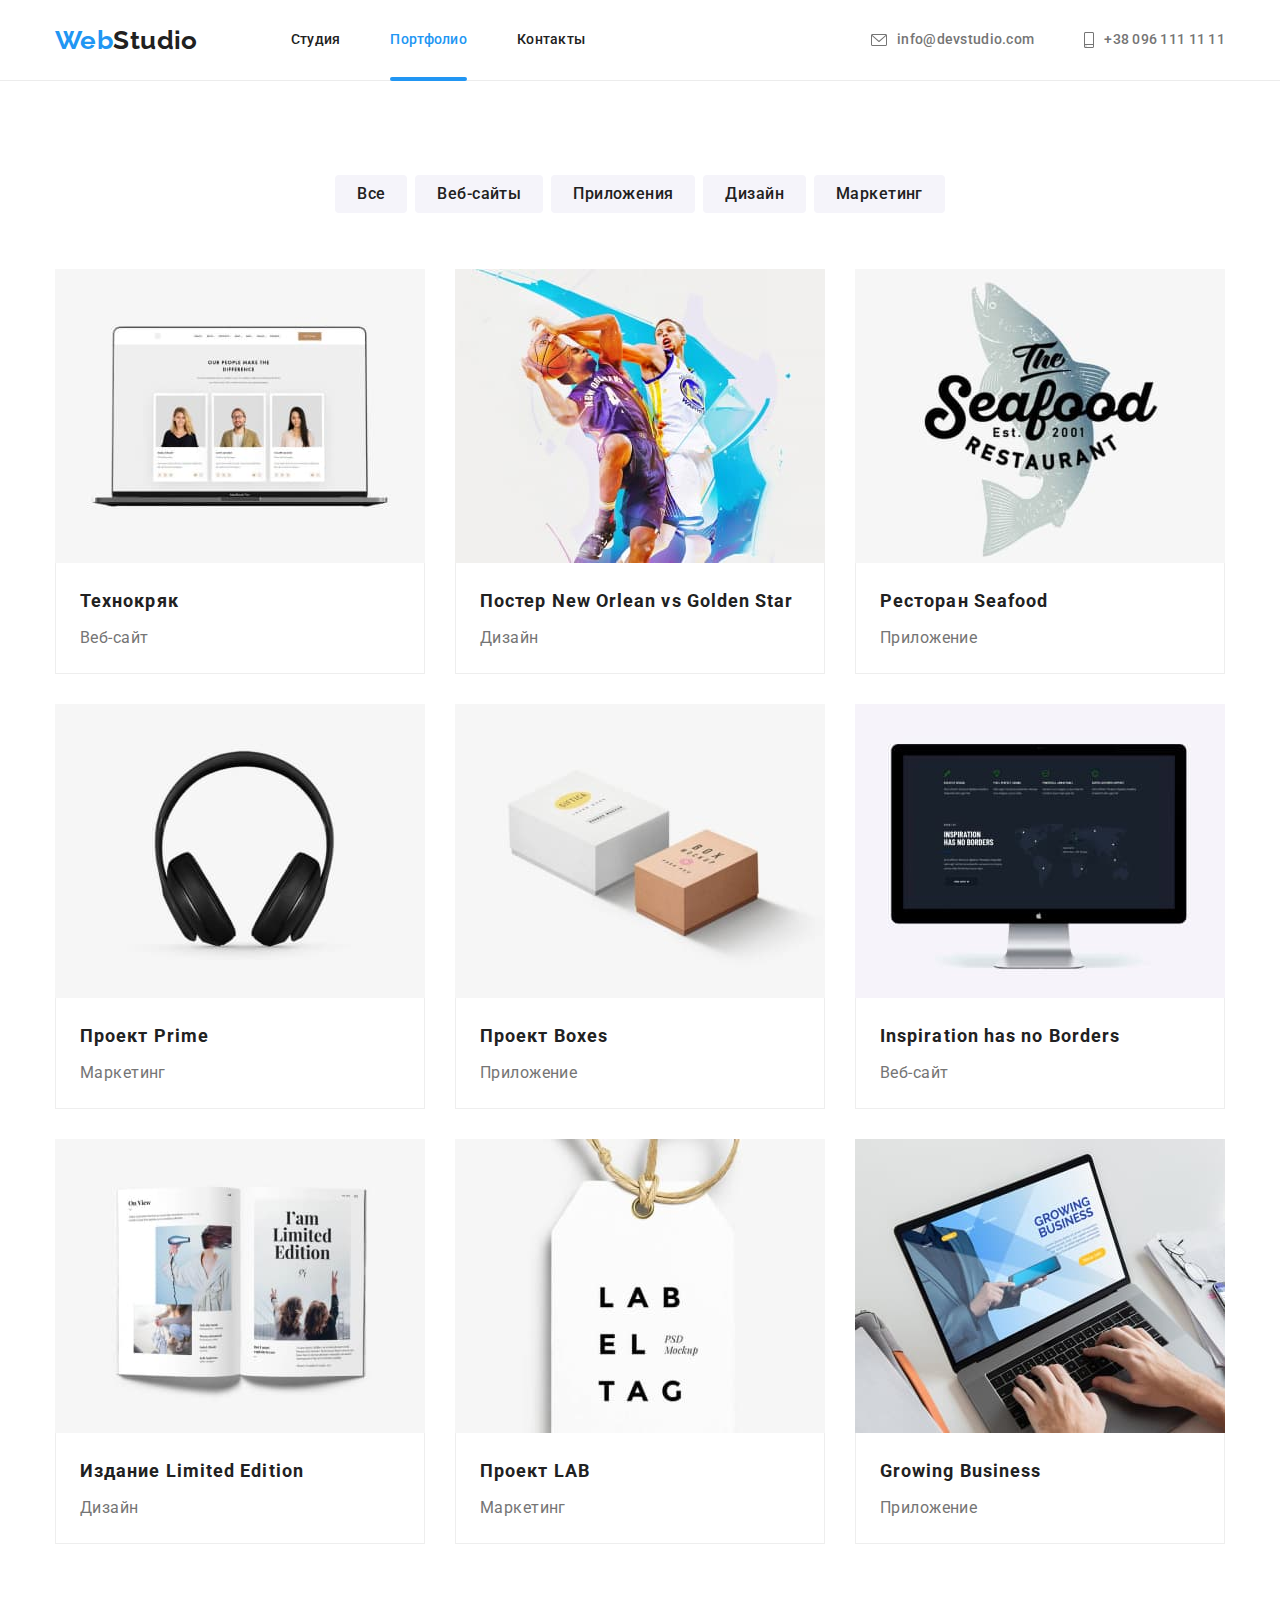
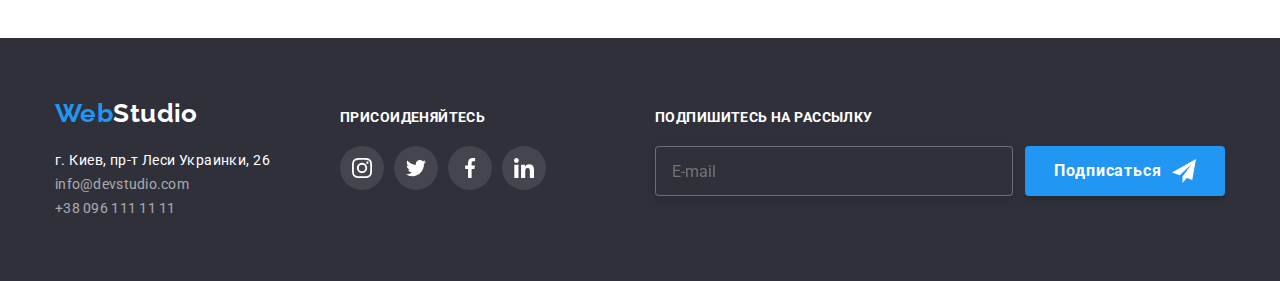
==== portfolio.html @ 45f91ec5 "Initial commit" ====
<!DOCTYPE html>
<html lang="ru">
  <head>
    <meta charset="UTF-8" />
    <meta http-equiv="X-UA-Compatible" content="IE=edge" />
    <meta name="viewport" content="width=device-width, initial-scale=1.0" />
    <title>Document</title>
    <link
      rel="stylesheet"
      href="https://cdn.jsdelivr.net/npm/modern-normalize@1.1.0/modern-normalize.min.css"
    />
    <link rel="stylesheet" href="./css/main.min.css" />
    <link rel="stylesheet" href="./css/styles.css" />
    <link rel="preconnect" href="https://fonts.googleapis.com" />
    <link rel="preconnect" href="https://fonts.gstatic.com" crossorigin />
    <link
      href="https://fonts.googleapis.com/css2?family=Raleway:wght@700&family=Roboto:wght@400;500;700;900&display=swap"
      rel="stylesheet"
    />
  </head>

  <body>
    <header class="header">
      <div class="container flex-centered">
        <nav class="header__navigation flex-centered">
          <a href="./index.html" class="logo header__logo link">
            Web<span class="logo__scnd-txt">Studio</span></a
          >
          <ul class="list header__nav-links flex-centered">
            <li>
              <a href="./index.html" class="header__navigation-link link">Студия</a>
            </li>
            <li>
              <a
                href="./portfolio.html"
                class="header__navigation-link link header__navigation-link--current"
                >Портфолио</a
              >
            </li>
            <li><a href="#" class="header__navigation-link link">Контакты</a></li>
          </ul>
        </nav>
        <ul class="list header__contacts flex-centered">
          <li class="header__contact-item flex-centered">
            <a href="mailto:info@devstudio.com" class="contact link">
              <svg class="header__contact-icon" width="16" height="12">
                <use href="./images/icons/icons.svg#icon-mail"></use>
              </svg>
              info@devstudio.com
            </a>
          </li>
          <li class="header__contact-item flex-centered">
            <a href="tel:+380961111111" class="contact link">
              <svg class="header__contact-icon" width="10" height="16">
                <use href="./images/icons/icons.svg#icon-phone"></use>
              </svg>
              +38 096 111 11 11
            </a>
          </li>
        </ul>
      </div>
    </header>
    <main>
      <section class="section">
        <div class="container">
          <h1 class="visually-hidden">Портфолио</h1>
          <ul class="list buttons flex-centered">
            <li><button type="button" class="secondary-btn">Все</button></li>
            <li><button type="button" class="secondary-btn">Веб-сайты</button></li>
            <li><button type="button" class="secondary-btn">Приложения</button></li>
            <li><button type="button" class="secondary-btn">Дизайн</button></li>
            <li><button type="button" class="secondary-btn">Маркетинг</button></li>
          </ul>
          <ul class="list cards flex-centered">
            <li class="complete-card">
              <a href="" class="card-block" rel="noreferrer noopener">
                <div class="card-thumb">
                  <img
                    src="./images/portfolio-img/img(1).jpg"
                    alt="Изображение пример Веб-сайт"
                    width="370"
                    height="294"
                  />
                  <div class="card-overlay">
                    <p class="card-desc">
                      Ресурс предлагает комплексные предложения с разным уровнем функционала и
                      сервисов. Все это позволит посетителю получить исчерпывающие сведения о
                      компании или частном лице.
                    </p>
                  </div>
                </div>
                <div class="border">
                  <h2 class="c-card-title">Технокряк</h2>
                  <p class="c-card-txt">Веб-сайт</p>
                </div>
              </a>
            </li>
            <li class="complete-card">
              <a href="" class="card-block" rel="noreferrer noopener">
                <div class="card-thumb">
                  <img
                    src="./images/portfolio-img/img(2).jpg"
                    alt="Изображение пример Дизайн"
                    width="370"
                    height="294"
                  />
                  <div class="card-overlay">
                    <p class="card-desc">
                      Ресурс предлагает комплексные предложения с разным уровнем функционала и
                      сервисов. Все это позволит посетителю получить исчерпывающие сведения о
                      компании или частном лице.
                    </p>
                  </div>
                </div>
                <div class="border">
                  <h2 class="c-card-title">
                    Постер <span lang="en">New Orlean vs Golden Star</span>
                  </h2>
                  <p class="c-card-txt">Дизайн</p>
                </div>
              </a>
            </li>
            <li class="complete-card">
              <a href="" class="card-block" rel="noreferrer noopener">
                <div class="card-thumb">
                  <img
                    src="./images/portfolio-img/img(3).jpg"
                    alt="Изображение пример Приложение"
                    width="370"
                    height="294"
                  />
                  <div class="card-overlay">
                    <p class="card-desc">
                      Ресурс предлагает комплексные предложения с разным уровнем функционала и
                      сервисов. Все это позволит посетителю получить исчерпывающие сведения о
                      компании или частном лице.
                    </p>
                  </div>
                </div>
                <div class="border">
                  <h2 class="c-card-title">Ресторан <span lang="en">Seafood</span></h2>
                  <p class="c-card-txt">Приложение</p>
                </div>
              </a>
            </li>
            <li class="complete-card">
              <a href="" class="card-block" rel="noreferrer noopener">
                <div class="card-thumb">
                  <img
                    src="./images/portfolio-img/img(4).jpg"
                    alt="Изображение пример Маркетинг"
                    width="370"
                    height="294"
                  />
                  <div class="card-overlay">
                    <p class="card-desc">
                      Ресурс предлагает комплексные предложения с разным уровнем функционала и
                      сервисов. Все это позволит посетителю получить исчерпывающие сведения о
                      компании или частном лице.
                    </p>
                  </div>
                </div>
                <div class="border">
                  <h2 class="c-card-title">Проект <span lang="en">Prime</span></h2>
                  <p class="c-card-txt">Маркетинг</p>
                </div>
              </a>
            </li>
            <li class="complete-card">
              <a href="" class="card-block" rel="noreferrer noopener">
                <div class="card-thumb">
                  <img
                    src="./images/portfolio-img/img(5).jpg"
                    alt="Изображение пример Приложение"
                    width="370"
                    height="294"
                  />
                  <div class="card-overlay">
                    <p class="card-desc">
                      Ресурс предлагает комплексные предложения с разным уровнем функционала и
                      сервисов. Все это позволит посетителю получить исчерпывающие сведения о
                      компании или частном лице.
                    </p>
                  </div>
                </div>
                <div class="border">
                  <h2 class="c-card-title">Проект <span lang="en">Boxes</span></h2>
                  <p class="c-card-txt">Приложение</p>
                </div>
              </a>
            </li>
            <li class="complete-card">
              <a href="" class="card-block" rel="noreferrer noopener">
                <div class="card-thumb">
                  <img
                    src="./images/portfolio-img/img(6).jpg"
                    alt="Изображение пример Веб-сайт"
                    width="370"
                    height="294"
                  />
                  <div class="card-overlay">
                    <p class="card-desc">
                      Ресурс предлагает комплексные предложения с разным уровнем функционала и
                      сервисов. Все это позволит посетителю получить исчерпывающие сведения о
                      компании или частном лице.
                    </p>
                  </div>
                </div>
                <div class="border">
                  <h2 class="c-card-title" lang="en">Inspiration has no Borders</h2>
                  <p class="c-card-txt">Веб-сайт</p>
                </div>
              </a>
            </li>
            <li class="complete-card">
              <a href="" class="card-block" rel="noreferrer noopener">
                <div class="card-thumb">
                  <img
                    src="./images/portfolio-img/img(7).jpg"
                    alt="Изображение пример Дизайн"
                    width="370"
                    height="294"
                  />
                  <div class="card-overlay">
                    <p class="card-desc">
                      Ресурс предлагает комплексные предложения с разным уровнем функционала и
                      сервисов. Все это позволит посетителю получить исчерпывающие сведения о
                      компании или частном лице.
                    </p>
                  </div>
                </div>
                <div class="border">
                  <h2 class="c-card-title">Издание <span lang="en">Limited Edition</span></h2>
                  <p class="c-card-txt">Дизайн</p>
                </div>
              </a>
            </li>
            <li class="complete-card">
              <a href="" class="card-block" rel="noreferrer noopener">
                <div class="card-thumb">
                  <img
                    src="./images/portfolio-img/img(8).jpg"
                    alt="Изображение пример Маркетинг"
                    width="370"
                    height="294"
                  />
                  <div class="card-overlay">
                    <p class="card-desc">
                      Ресурс предлагает комплексные предложения с разным уровнем функционала и
                      сервисов. Все это позволит посетителю получить исчерпывающие сведения о
                      компании или частном лице.
                    </p>
                  </div>
                </div>
                <div class="border">
                  <h2 class="c-card-title">Проект <span lang="en">LAB</span></h2>
                  <p class="c-card-txt">Маркетинг</p>
                </div>
              </a>
            </li>
            <li class="complete-card">
              <a href="" class="card-block" rel="noreferrer noopener">
                <div class="card-thumb">
                  <img
                    src="./images/portfolio-img/img(9).jpg"
                    alt="Изображение пример Приложение"
                    width="370"
                    height="294"
                  />
                  <div class="card-overlay">
                    <p class="card-desc">
                      Ресурс предлагает комплексные предложения с разным уровнем функционала и
                      сервисов. Все это позволит посетителю получить исчерпывающие сведения о
                      компании или частном лице.
                    </p>
                  </div>
                </div>
                <div class="border">
                  <h2 class="c-card-title" lang="en">Growing Business</h2>
                  <p class="c-card-txt">Приложение</p>
                </div>
              </a>
            </li>
          </ul>
        </div>
      </section>
    </main>
    <footer class="footer">
      <div class="container footer__container">
        <div class="footer__line-item">
          <a href="./index.html" class="logo footer__logo link"
            >Web<span class="logo__scnd-txt logo__scnd-txt--invers-color">Studio</span></a
          >
          <address>
            <ul class="list address-links">
              <li class="address-links">
                <a
                  class="address-links__address link"
                  href="https://goo.gl/maps/YjMtobuVedqzEs7B6"
                  target="_blank"
                  rel="noreferrer noopener"
                  >г. Киев, пр-т Леси Украинки, 26</a
                >
              </li>
              <li class="address-links">
                <a class="footer__contact link" href="mailto:info@devstudio.com"
                  >info@devstudio.com</a
                >
              </li>
              <li class="address-links">
                <a class="footer__contact link" href="tel:+380961111111">+38 096 111 11 11</a>
              </li>
            </ul>
          </address>
        </div>
        <div class="footer__soc-block">
          <strong class="footer__connect-txt">Присоиденяйтесь</strong>
          <ul class="list-social-connection list flex-centered">
            <li class="list-social-connection__item">
              <a
                href=""
                class="list-social-connection__link list-social-connection__link--inverse-bgc"
                rel="noreferrer noopener"
                aria-label="Company instagram"
              >
                <svg class="list-social-connection__icon" width="20" height="20">
                  <use href="./images/icons/icons.svg#icon-instagram"></use>
                </svg>
              </a>
            </li>
            <li class="list-social-connection__item">
              <a
                href=""
                class="list-social-connection__link list-social-connection__link--inverse-bgc"
                rel="noreferrer noopener"
                aria-label="Company twitter"
                ><svg class="list-social-connection__icon" width="20" height="20">
                  <use href="./images/icons/icons.svg#icon-twitter"></use>
                </svg>
              </a>
            </li>
            <li class="list-social-connection__item">
              <a
                href=""
                class="list-social-connection__link list-social-connection__link--inverse-bgc"
                rel="noreferrer noopener"
                aria-label="Company facebook"
                ><svg class="list-social-connection__icon" width="20" height="20">
                  <use href="./images/icons/icons.svg#icon-facebook"></use>
                </svg>
              </a>
            </li>
            <li class="list-social-connection__item">
              <a
                href=""
                class="list-social-connection__link list-social-connection__link--inverse-bgc"
                rel="noreferrer noopener"
                aria-label="Company linkedin"
                ><svg class="list-social-connection__icon" width="20" height="20">
                  <use href="./images/icons/icons.svg#icon-linkedin"></use>
                </svg>
              </a>
            </li>
          </ul>
        </div>
        <div class="footer__connect-block">
          <strong class="footer__connect-txt">Подпишитесь на рассылку</strong>
          <form class="footer__email-input-form" name="singnup-form">
            <input
              type="email"
              class="footer__email-input"
              placeholder="E-mail"
              name="signup-email"
              required
            />
            <button type="submit" class="btn footer__btn">
              <span>Подписаться</span>
              <svg class="icon-send" width="24" height="24">
                <use href="./images/icons/icons.svg#icon-send"></use>
              </svg>
            </button>
          </form>
        </div>
      </div>
    </footer>
  </body>
</html>
---- css/main.min.css ----
:root{--prime-bg-color: #ffffff;--footer-bg-color: #2F303A;--third-bg-color: #F5F4FA;--primary-txt-color: #757575;--secondary-txt-color: #212121;--focus-color: #2196F3;--btn-hv-color: #188CE8;--transaction-time: cubic-bezier(0.4, 0, 0.2, 1)}.visually-hidden{position:absolute;width:1px;height:1px;margin:-1px;border:0;padding:0;white-space:nowrap;-webkit-clip-path:inset(100%);clip-path:inset(100%);clip:rect(0 0 0 0);overflow:hidden}body{background-color:var(--prime-bg-color);color:var(--primary-txt-color);font-family:"Roboto",sans-serif;font-size:14px;line-height:1.14;letter-spacing:.03em}h1,h2,h3,h4,h5,h6,p{margin:0}img{display:block;max-width:100%;height:auto}address{font-style:normal}.list{list-style:none;font-style:normal;padding:0;margin:0}.link{text-decoration:none}.flex-centered{display:-webkit-box;display:-ms-flexbox;display:flex;-webkit-box-align:center;-ms-flex-align:center;align-items:center;-webkit-box-pack:center;-ms-flex-pack:center;justify-content:center}.section{padding-top:94px;padding-bottom:94px}.section--padding-top-reset{padding-top:0px}.section--bgc-change{background-color:var(--third-bg-color)}.container{margin-left:auto;margin-right:auto;width:480px;padding-left:15px;padding-right:15px}@media screen and (min-width: 768px){.container{width:768px}}@media screen and (min-width: 1200px){.container{width:1200px}}.contact{display:-webkit-box;display:-ms-flexbox;display:flex;-webkit-box-align:center;-ms-flex-align:center;align-items:center;-webkit-box-pack:center;-ms-flex-pack:center;justify-content:center;font-weight:500;letter-spacing:.02em;color:inherit;padding:32px 0;-webkit-transition:color 250ms var(--transaction-time);transition:color 250ms var(--transaction-time)}.contact:hover,.contact:focus{color:var(--focus-color)}.logo{font-family:"Raleway",sans-serif;font-weight:700;font-size:26px;line-height:1.19;color:var(--focus-color)}.btn{display:-webkit-box;display:-ms-flexbox;display:flex;-webkit-box-align:center;-ms-flex-align:center;align-items:center;-webkit-box-pack:center;-ms-flex-pack:center;justify-content:center;margin-right:auto;margin-left:auto;width:200px;height:50px;font-weight:700;font-size:16px;line-height:1.88;letter-spacing:.06em;background-color:var(--focus-color);color:var(--prime-bg-color);border:none;-webkit-box-shadow:0px 4px 4px rgba(0,0,0,.15);box-shadow:0px 4px 4px rgba(0,0,0,.15);border-radius:4px;cursor:pointer;-webkit-transition:background-color 250ms var(--transaction-time),-webkit-box-shadow 250ms var(--transaction-time);transition:background-color 250ms var(--transaction-time),-webkit-box-shadow 250ms var(--transaction-time);transition:background-color 250ms var(--transaction-time),box-shadow 250ms var(--transaction-time);transition:background-color 250ms var(--transaction-time),box-shadow 250ms var(--transaction-time),-webkit-box-shadow 250ms var(--transaction-time)}.btn:hover,.btn:focus{background-color:var(--btn-hv-color);-webkit-box-shadow:0px 4px 4px rgba(0,0,0,.15);box-shadow:0px 4px 4px rgba(0,0,0,.15);border-radius:4px}.sections-title{margin-bottom:50px;font-weight:700;font-size:28px;line-height:1.17;text-align:center;color:var(--secondary-txt-color)}@media screen and (min-width: 1200px){.sections-title{font-size:36px}}.list-social-connection{-webkit-box-pack:center;-ms-flex-pack:center;justify-content:center;gap:10px}.list-social-connection__link{display:-webkit-inline-box;display:-ms-inline-flexbox;display:inline-flex;-webkit-box-pack:center;-ms-flex-pack:center;justify-content:center;-webkit-box-align:center;-ms-flex-align:center;align-items:center;width:44px;height:44px;color:#afb1b8;border-radius:50%;-webkit-transition:color 250ms var(--transaction-time),background-color 250ms var(--transaction-time);transition:color 250ms var(--transaction-time),background-color 250ms var(--transaction-time)}.list-social-connection__link--inverse-bgc{color:var(--prime-bg-color);background-color:rgba(255,255,255,.1)}.list-social-connection__link:hover,.list-social-connection__link:focus{background-color:var(--focus-color);color:var(--prime-bg-color)}.list-social-connection__icon{fill:currentColor}.buttons{-webkit-box-pack:center;-ms-flex-pack:center;justify-content:center;margin-bottom:56px}.buttons>li:not(:last-child){margin-right:8px}.secondary-btn{padding:6px 22px;font-family:inherit;font-weight:500;font-size:16px;line-height:1.62;text-align:center;letter-spacing:inherit;color:var(--secondary-txt-color);background:var(--third-bg-color);border-radius:4px;border:none;cursor:pointer;-webkit-transition:background-color 250ms var(--transaction-time),color 250ms var(--transaction-time),-webkit-box-shadow 250ms var(--transaction-time);transition:background-color 250ms var(--transaction-time),color 250ms var(--transaction-time),-webkit-box-shadow 250ms var(--transaction-time);transition:background-color 250ms var(--transaction-time),color 250ms var(--transaction-time),box-shadow 250ms var(--transaction-time);transition:background-color 250ms var(--transaction-time),color 250ms var(--transaction-time),box-shadow 250ms var(--transaction-time),-webkit-box-shadow 250ms var(--transaction-time)}.secondary-btn:hover,.secondary-btn:focus{color:var(--prime-bg-color);background-color:var(--focus-color);-webkit-box-shadow:0px 3px 1px rgba(0,0,0,.1),0px 1px 2px rgba(0,0,0,.08),0px 2px 2px rgba(0,0,0,.12);box-shadow:0px 3px 1px rgba(0,0,0,.1),0px 1px 2px rgba(0,0,0,.08),0px 2px 2px rgba(0,0,0,.12)}.header{border-bottom:#ececec 1px solid}.header__logo{margin-right:93px}.logo__scnd-txt{color:var(--secondary-txt-color)}.logo__scnd-txt--invers-color{color:var(--prime-bg-color)}.header__contact-item:hover,.header__contact-item:focus{color:var(--focus-color)}.header__contact-icon{fill:currentColor;margin-right:10px}.header__nav-links,.header__contacts{gap:50px}.header__contacts{margin-left:auto}.header__navigation-link{display:block;position:relative;padding-top:32px;padding-bottom:32px;font-weight:500;letter-spacing:.02em;color:var(--secondary-txt-color);-webkit-transition:color 250ms var(--transaction-time);transition:color 250ms var(--transaction-time)}.header__navigation-link:hover,.header__navigation-link:focus{color:var(--focus-color)}.header__navigation-link--current{color:var(--focus-color)}.header__navigation-link--current::after{content:"";display:block;position:absolute;bottom:-1px;width:100%;height:4px;background-color:var(--focus-color);border-radius:2px}.hero{max-width:1600px;height:600px;margin-right:auto;margin-left:auto;padding:200px 0;text-align:center;background-image:-webkit-gradient(linear, left top, left bottom, from(rgba(47, 48, 58, 0.4)), to(rgba(47, 48, 58, 0.4))),url(../images/bgc-img/hero-section.jpg);background-image:linear-gradient(rgba(47, 48, 58, 0.4), rgba(47, 48, 58, 0.4)),url(../images/bgc-img/hero-section.jpg);background-repeat:no-repeat;background-position:center;background-size:cover;background-color:#c4c4c4}.hero-title{margin-bottom:30px;width:696px;margin-right:auto;margin-left:auto;font-weight:900;font-size:44px;line-height:1.36;text-align:center;letter-spacing:.06em;text-transform:uppercase;color:var(--prime-bg-color)}.backdrop{position:fixed;top:0;left:0;z-index:50;width:100vw;height:100vh;background-color:rgba(0,0,0,.2);opacity:1;-webkit-transition:opacity 250ms var(--transaction-time);transition:opacity 250ms var(--transaction-time)}.backdrop.is-hidden{opacity:0;pointer-events:none}.backdrop.is-hidden .modal{-webkit-transform:translate(-50%, -50%) scale(0.5);transform:translate(-50%, -50%) scale(0.5);opacity:0}.modal{position:absolute;top:50%;left:50%;padding:40px;width:528px;height:581px;background:var(--prime-bg-color);-webkit-box-shadow:0px 1px 3px rgba(0,0,0,.12),0px 1px 1px rgba(0,0,0,.14),0px 2px 1px rgba(0,0,0,.2);box-shadow:0px 1px 3px rgba(0,0,0,.12),0px 1px 1px rgba(0,0,0,.14),0px 2px 1px rgba(0,0,0,.2);border-radius:4px;-webkit-transform:translate(-50%, -50%) scale(1);transform:translate(-50%, -50%) scale(1);opacity:1;-webkit-transition:opacity 250ms var(--transaction-time),-webkit-transform 250ms var(--transaction-time);transition:opacity 250ms var(--transaction-time),-webkit-transform 250ms var(--transaction-time);transition:transform 250ms var(--transaction-time),opacity 250ms var(--transaction-time);transition:transform 250ms var(--transaction-time),opacity 250ms var(--transaction-time),-webkit-transform 250ms var(--transaction-time)}.user-feedback-form{width:100%}.form-message{display:inline-block;margin-bottom:12px;font-weight:700;font-size:20px;line-height:1.15;text-align:center;color:var(--secondary-txt-color);letter-spacing:inherit}.form-input{display:-webkit-box;display:-ms-flexbox;display:flex;-webkit-box-orient:vertical;-webkit-box-direction:normal;-ms-flex-direction:column;flex-direction:column;text-align:left;margin-bottom:10px}.form-input:last-of-type{margin-bottom:20px}.input-label{font-size:12px;letter-spacing:.01em;margin-bottom:4px;cursor:pointer}.input-field{width:100%;padding-top:12px;padding-bottom:12px;padding-left:42px;padding-right:12px;height:40px;border:1px solid rgba(33,33,33,.2);border-radius:4px;outline:rgba(0,0,0,0);-webkit-transition:border-color 250ms var(--transaction-time);transition:border-color 250ms var(--transaction-time);cursor:pointer}.input-field:hover,.input-field:focus{border-color:var(--focus-color)}.input-field:hover:hover+.form-icon,.input-field:hover:focus+.form-icon,.input-field:focus:hover+.form-icon,.input-field:focus:focus+.form-icon{color:var(--focus-color)}.input-string{display:inline-block;position:relative;color:#000}.form-icon{position:absolute;left:15px;top:50%;-webkit-transform:translateY(-50%);transform:translateY(-50%);fill:currentColor;-webkit-transition:color 250ms var(--transaction-time);transition:color 250ms var(--transaction-time);cursor:pointer}.comment-field{height:120px;resize:none;padding:12px 16px;border:1px solid rgba(33,33,33,.2);border-radius:4px;outline:rgba(0,0,0,0)}.comment-field:hover,.comment-field:focus{border-color:var(--focus-color)}.user-agreement-txt{display:-webkit-inline-box;display:-ms-inline-flexbox;display:inline-flex;line-height:1.71;-webkit-box-pack:center;-ms-flex-pack:center;justify-content:center;-webkit-box-align:center;-ms-flex-align:center;align-items:center;gap:7px;-webkit-user-select:none;-moz-user-select:none;-ms-user-select:none;user-select:none;margin-bottom:30px}.checkbox-custom{width:16px;height:15px;background-image:url(../images/icons/custom-check-box-icons/icon-check-2.svg)}.checkbox:checked+.checkbox-custom{border-color:var(--focus-color);background-image:url(../images/icons/custom-check-box-icons/icon-check-1.svg);background-size:contain;background-origin:border-box;border-radius:2px}.agreement-cond{color:var(--focus-color)}.close-btn{display:-webkit-box;display:-ms-flexbox;display:flex;-webkit-box-align:center;-ms-flex-align:center;align-items:center;-webkit-box-pack:center;-ms-flex-pack:center;justify-content:center;padding:0;position:absolute;top:8px;right:8px;width:30px;height:30px;color:#000;border:1px solid rgba(0,0,0,.1);border-radius:50%;background-color:#fff;cursor:pointer;-webkit-transition:fill 250ms var(--transaction-time);transition:fill 250ms var(--transaction-time)}.close-btn:hover,.close-btn:focus{fill:var(--focus-color)}.why-list{gap:30px}.why-list__item{width:calc((100% - 90px)/4)}.why-list__meta{display:-webkit-inline-box;display:-ms-inline-flexbox;display:inline-flex;width:270px;height:120px;margin-bottom:30px;-webkit-box-pack:center;-ms-flex-pack:center;justify-content:center;-webkit-box-align:center;-ms-flex-align:center;align-items:center;background:var(--third-bg-color);border-radius:4px}.why-list__title{margin-bottom:10px;font-weight:700;font-size:14px;text-transform:uppercase;color:var(--secondary-txt-color)}.why-list__description{line-height:1.71}.work-list{gap:30px}.work-list__item{position:relative}.work-list__desc{display:-webkit-box;display:-ms-flexbox;display:flex;-webkit-box-align:center;-ms-flex-align:center;align-items:center;-webkit-box-pack:center;-ms-flex-pack:center;justify-content:center;position:absolute;bottom:0px;width:100%;height:70px;background-image:-webkit-gradient(linear, left top, left bottom, from(rgba(47, 48, 58, 0.8)), to(rgba(47, 48, 58, 0.8)));background-image:linear-gradient(rgba(47, 48, 58, 0.8), rgba(47, 48, 58, 0.8));font-weight:700;text-transform:uppercase;color:var(--prime-bg-color)}.employees-list{gap:30px}.employees-list__item{background-color:var(--prime-bg-color);text-align:center;-webkit-box-shadow:0px 1px 3px rgba(0,0,0,.12),0px 1px 1px rgba(0,0,0,.14),0px 2px 1px rgba(0,0,0,.2);box-shadow:0px 1px 3px rgba(0,0,0,.12),0px 1px 1px rgba(0,0,0,.14),0px 2px 1px rgba(0,0,0,.2);border-radius:0px 0px 4px 4px}.employees-list__meta{padding-top:30px;padding-bottom:30px}.employees-list__title{margin-bottom:10px;font-weight:500;font-size:16px;line-height:1.19;color:var(--secondary-txt-color)}.employees-list__position{font-size:16px;line-height:1.19;margin-bottom:16px}.clients-list{display:-webkit-box;display:-ms-flexbox;display:flex;-ms-flex-wrap:wrap;flex-wrap:wrap;-webkit-box-pack:center;-ms-flex-pack:center;justify-content:center;-webkit-box-align:center;-ms-flex-align:center;align-items:center;gap:30px}.clients-list__logo{display:-webkit-box;display:-ms-flexbox;display:flex;-webkit-box-align:center;-ms-flex-align:center;align-items:center;-webkit-box-pack:center;-ms-flex-pack:center;justify-content:center;width:210px;height:92px;color:#afb1b8;border:1px solid #afb1b8;border-radius:4px;-webkit-transition:color 250ms var(--transaction-time),border-color 250ms var(--transaction-time);transition:color 250ms var(--transaction-time),border-color 250ms var(--transaction-time)}.clients-list__logo:hover,.clients-list__logo:focus{border-color:var(--focus-color);color:var(--focus-color)}@media screen and (min-width: 768px){.clients-list__logo{width:226px}}@media screen and (min-width: 1200px){.clients-list__logo{width:170px}}.clients-list__icon{fill:currentColor}.footer{padding-top:60px;padding-bottom:60px;background-color:var(--footer-bg-color)}.footer__container{display:-webkit-box;display:-ms-flexbox;display:flex;-webkit-box-align:baseline;-ms-flex-align:baseline;align-items:baseline}.footer__line-item{margin-right:70px}.footer__logo{display:inline-block;margin-bottom:20px}.address-links__item{display:block;margin-bottom:9px}.address-links__item:last-of-type{margin-bottom:0px}.address-links__address{font-style:normal;line-height:1.71;color:var(--prime-bg-color);-webkit-transition:color 250ms var(--transaction-time);transition:color 250ms var(--transaction-time)}.address-links__address:hover,.address-links__address:focus{color:var(--focus-color)}.footer__soc-block{margin-right:auto}.footer__connect-txt{display:inline-block;color:var(--prime-bg-color);text-transform:uppercase;margin-bottom:20px}.footer__contact{letter-spacing:.02em;font-weight:inherit;line-height:1.71;color:rgba(255,255,255,.6);-webkit-transition:color 250ms var(--transaction-time);transition:color 250ms var(--transaction-time)}.footer__contact:hover,.footer__contact:focus{color:var(--focus-color)}.footer__connect-block{margin-right:0;width:570px}.footer__email-input-form{display:-webkit-inline-box;display:-ms-inline-flexbox;display:inline-flex}.footer__email-input{display:-webkit-inline-box;display:-ms-inline-flexbox;display:inline-flex;-webkit-box-align:center;-ms-flex-align:center;align-items:center;padding:15px 16px;margin-right:12px;width:358px;height:50px;font-size:16px;line-height:1.25;color:rgba(255,255,255,.6);background-color:var(--footer-bg-color);border:1px solid rgba(255,255,255,.3);-webkit-filter:drop-shadow(0px 4px 4px rgba(0, 0, 0, 0.15));filter:drop-shadow(0px 4px 4px rgba(0, 0, 0, 0.15));border-radius:4px}.footer__btn{gap:10px;margin-right:0px;fill:var(--prime-bg-color)}.cards{-ms-flex-wrap:wrap;flex-wrap:wrap}.border{padding-top:20px;padding-right:24px;padding-bottom:20px;padding-left:24px;border:1px solid #eee;border-top:none}.complete-card{margin-right:30px;margin-bottom:30px;background-color:var(--prime-bg-color)}.complete-card:nth-child(3n){margin-right:0px}.complete-card:nth-last-child(-n+3){margin-bottom:0px}.card-block{display:block;width:370px;text-decoration:none;-webkit-transition:-webkit-box-shadow 250ms var(--transaction-time);transition:-webkit-box-shadow 250ms var(--transaction-time);transition:box-shadow 250ms var(--transaction-time);transition:box-shadow 250ms var(--transaction-time), -webkit-box-shadow 250ms var(--transaction-time)}.card-thumb{position:relative;overflow:hidden;width:370px}.card-overlay{position:absolute;top:0;left:0;width:100%;height:100%;padding:63px 24px;display:-webkit-box;display:-ms-flexbox;display:flex;-webkit-box-align:center;-ms-flex-align:center;align-items:center;-webkit-box-pack:center;-ms-flex-pack:center;justify-content:center;background-color:rgba(33,150,243,.9);-webkit-transform:translateY(100%);transform:translateY(100%);-webkit-transition:-webkit-transform 250ms var(--transaction-time);transition:-webkit-transform 250ms var(--transaction-time);transition:transform 250ms var(--transaction-time);transition:transform 250ms var(--transaction-time), -webkit-transform 250ms var(--transaction-time)}.card-desc{font-size:18px;line-height:1.56;color:var(--prime-bg-color)}.card-block:hover .card-overlay,.card-block:focus .card-overlay{-webkit-transform:translateY(0);transform:translateY(0)}.card-block:hover,.card-block:focus{-webkit-box-shadow:0px 1px 1px rgba(0,0,0,.12),0px 4px 4px rgba(0,0,0,.06),1px 4px 6px rgba(0,0,0,.16);box-shadow:0px 1px 1px rgba(0,0,0,.12),0px 4px 4px rgba(0,0,0,.06),1px 4px 6px rgba(0,0,0,.16)}.c-card-title{margin-bottom:4px;font-weight:700;font-size:18px;line-height:2;letter-spacing:.06em;color:var(--secondary-txt-color)}.c-card-txt{font-size:16px;line-height:1.88;color:var(--primary-txt-color)}/*# sourceMappingURL=main.min.css.map */
---- css/styles.css ----
/* :root{
    --prime-bg-color: #ffffff;
    --footer-bg-color:#2F303A;
    --third-bg-color:#F5F4FA;
    --primary-txt-color: #757575;
    --secondary-txt-color: #212121;
    --focus-color: #2196F3;
    --btn-hv-color:#188CE8;

    --transaction-time: cubic-bezier(0.4, 0, 0.2, 1);

}

body{
    background-color: var(--prime-bg-color);
    color: var(--primary-txt-color);
    font-family: 'Roboto', sans-serif;
    font-size: 14px;
    line-height: 1.14;
    letter-spacing: 0.03em;
}


h1,h2,h3,h4,h5,h6,p {
    margin: 0;
}
img {
    display: block;
    max-width: 100%; 
    height: auto;
}
address {
    font-style: normal;
} 

.section {
    padding-top: 94px;
    padding-bottom: 94px;
}
.section--padding-top-reset{
    padding-top: 0px;
}
.section--bgc-change {
    background-color: var(--third-bg-color);
} 

.list{
    list-style: none;
    font-style: normal;
    padding: 0;
    margin: 0;
}
.link {
    text-decoration: none; 
}  */

/* .btn{
    display: flex;
    align-items: center;
    justify-content: center;

    margin-right: auto;
    margin-left: auto;
    
    width: 200px;
    height: 50px;

    font-weight: 700;
    font-size: 16px;
    line-height: 1.88;
    letter-spacing: 0.06em;

    background-color: var(--focus-color);
    color: var(--prime-bg-color);

    border: none;
    box-shadow: 0px 4px 4px rgba(0, 0, 0, 0.15);
    border-radius: 4px;
    
    cursor: pointer;
    
    transition: background-color 250ms var(--transaction-time),
    box-shadow 250ms var(--transaction-time);
}

.btn:hover,
.btn:focus {
    background-color: var(--btn-hv-color);
    box-shadow: 0px 4px 4px rgba(0, 0, 0, 0.15);
    border-radius: 4px;
} */
/* .logo{
    font-family: 'Raleway', sans-serif;
    font-weight: 700;
    font-size: 26px;
    line-height: 1.19;
    color: var(--focus-color);
} */
/* .contact {
    display: flex;
    align-items: center;
    justify-content: center;

    font-weight: 500;
    letter-spacing: 0.02em;
    color: inherit;
    padding: 32px 0;

    transition: color 250ms var(--transaction-time);
}
.contact:hover,
.contact:focus {
    color: var(--focus-color);
} */


/* .visually-hidden {
  position: absolute;
  width: 1px;
  height: 1px;
  margin: -1px;
  border: 0;
  padding: 0;
  
  white-space: nowrap;
  clip-path: inset(100%);
  clip: rect(0 0 0 0);
  overflow: hidden;
} */
/* .container {
    margin-left: auto;
    margin-right: auto;
    width: 1200px;
    padding-left: 15px;
    padding-right: 15px;

} */
/* .flex-centered{
    display: flex;
    align-items: center;
    justify-content: center;
} */

/* Header styles */
/* .header{ 
    border-bottom: #ECECEC 1px solid;
}

.header__logo {
    margin-right: 93px;
}
.logo__scnd-txt{
    color: var(--secondary-txt-color);
}
.logo__scnd-txt--invers-color{
    color: var(--prime-bg-color);
}
.header__contact-item:hover, .header__contact-item:focus{
    color: var(--focus-color);
}
.header__contact-icon{
   
    fill: currentColor;
    margin-right: 10px;
}
.header__nav-links, 
.header__contacts{
    gap: 50px;
}

.header__contacts {
    margin-left: auto;
}
.header__navigation-link{
    display: block;
    position: relative;
    padding-top: 32px;
    padding-bottom: 32px;
 
    font-weight: 500;
    letter-spacing: 0.02em;
    color: var(--secondary-txt-color);

    transition: color 250ms var(--transaction-time);
}
.header__navigation-link:hover, .header__navigation-link:focus {
    color: var(--focus-color);
}

.header__navigation-link--current {
    color: var(--focus-color);
}

.header__navigation-link--current::after {
    content: "";
    display: block;
    position: absolute;
    bottom: -1px;

    width: 100%;
    height: 4px;
    background-color:var(--focus-color);
    border-radius: 2px;
} */




/* Main Styles */

/* Hero section style */

/* .sections-title{
    margin-bottom: 50px;
    font-weight: 700;
    font-size: 36px;
    line-height: 1.17;
    text-align: center;
    color: var(--secondary-txt-color);
} */

/* .hero{
    max-width: 1600px;
    height: 600px;
    margin-right: auto;
    margin-left: auto;
    padding: 200px 0;

    text-align: center;

    background-image: linear-gradient(rgba(47, 48, 58, 0.4), rgba(47, 48, 58, 0.4)),
     url(../images/bgc-img/hero-section.jpg);
    background-repeat: no-repeat;
    background-position: center;
    background-size: cover;
    background-color:#C4C4C4;
    }

.hero-title{
    margin-bottom: 30px;
    width: 696px;
    margin-right:  auto;
    margin-left: auto;
    
    font-weight: 900;
    font-size: 44px;
    line-height: 1.36;
    text-align: center;
    letter-spacing: 0.06em;
    text-transform: uppercase;
    color: var(--prime-bg-color);
    
} */


/* feedback form style  */

/* .backdrop {
    position: fixed;
    top: 0;
    left: 0;
    z-index: 50;

    width:100vw;
    height: 100vh;

    background-color: rgba(0, 0, 0, 0.2);
    opacity: 1;

    transition: opacity 250ms var(--transaction-time);
}
.backdrop.is-hidden {
    opacity: 0;
    pointer-events: none;
}
.backdrop.is-hidden .modal{
    transform:translate(-50%, -50%) scale(0.5);
    opacity: 0;
   
}

.modal{
    position: absolute;
    top: 50%;
    left: 50%;
    padding: 40px;
    width: 528px;
    height: 581px;

    background: var(--prime-bg-color);
    box-shadow: 0px 1px 3px rgba(0, 0, 0, 0.12), 0px 1px 1px rgba(0, 0, 0, 0.14), 0px 2px 1px rgba(0, 0, 0, 0.2);
    border-radius: 4px;

    transform: translate(-50%, -50%) scale(1);
    opacity: 1;

    transition: transform 250ms var(--transaction-time), opacity 250ms var(--transaction-time);
}
.user-feedback-form{
    width: 100%;
   

}
.form-message{
    display: inline-block;
  
    margin-bottom: 12px;

    font-weight: 700;
    font-size: 20px;
    line-height: 1.15;
    text-align: center;
    color: var(--secondary-txt-color);
    letter-spacing: inherit;
}
.form-input{
    
    display: flex;
    flex-direction: column;
    text-align: left;
    margin-bottom: 10px;

    
}
.form-input:last-of-type {
    margin-bottom: 20px;
}
.input-label{
    font-size: 12px;
    letter-spacing: 0.01em;
    margin-bottom: 4px;

    cursor: pointer;
}
.input-field {
    width: 100%;
    padding-top: 12px;
    padding-bottom: 12px;
    padding-left: 42px;
    padding-right: 12px;
    height: 40px;
    border: 1px solid rgba(33, 33, 33, 0.2);
    border-radius: 4px;

    outline: transparent;

    transition: border-color 250ms var(--transaction-time);

    cursor: pointer;

}
.input-string{
    display: inline-block;
    position: relative;
    color: #000000;

    
}
.input-field:hover,
.input-field:focus{
    border-color: var(--focus-color);

}

.input-field:hover + .form-icon, .input-field:focus + .form-icon{
   
    color: var(--focus-color);
}


.form-icon{
    position: absolute;
    left: 15px;
    top: 50%;
    transform: translateY(-50%);
    fill: currentColor;

    transition: color 250ms var(--transaction-time);

    cursor: pointer;
}



.comment-field{
  
    height: 120px;
    resize: none;
    padding: 12px 16px;
    
    border: 1px solid rgba(33, 33, 33, 0.2);
    border-radius: 4px;

    outline: transparent;
}
.comment-field:hover,
.comment-field:focus{
    border-color: var(--focus-color);
}

.user-agreement-txt {
    display: inline-flex;
    line-height: 1.71;
    justify-content: center;
    align-items: center;
    gap: 7px;
    user-select: none;
    margin-bottom: 30px;
}
.checkbox-custom{
    width: 16px;
    height: 15px;

    background-image: url(../images/icons/custom-check-box-icons/icon-check-2.svg);
}

.checkbox:checked + .checkbox-custom{
    border-color: var(--focus-color);
    
    background-image: url(../images/icons/custom-check-box-icons/icon-check-1.svg);
   
    background-size: contain;
    background-origin: border-box;
    border-radius: 2px;
}
.agreement-cond{
    color: var(--focus-color);
}
  



.close-btn{

    display: flex;
    align-items: center;
    justify-content: center;

    padding: 0;


    position: absolute;
    top: 8px;;
    right: 8px;
    
    width: 30px;
    height: 30px;

    color: #000000;
    border: 1px solid rgba(0, 0, 0, 0.1);
    border-radius: 50%;
    background-color: #fff;

    cursor: pointer;

    transition: fill 250ms var(--transaction-time); 
    
}
.close-btn:hover, .close-btn:focus {
    fill: var(--focus-color);
} */

/* why choose us section styles */

/* .why-list{
    gap: 30px;
}
.why-list__item{
    width: calc((100%-90px)/4);

}
.why-list__meta {
    display: inline-flex;
    width: 270px;
    height: 120px;
    margin-bottom: 30px;
    justify-content: center;
    align-items: center;

    background: var(--third-bg-color);
    border-radius: 4px;
}
.why-list__title{
    margin-bottom: 10px;
    font-weight: 700;
    font-size: 14px;
    text-transform: uppercase;
    color: var(--secondary-txt-color);
}
.why-list__description{
    line-height: 1.71;
} */
/* Section-work-list styles*/
/* 
.work-list{
    gap: 30px;
}

.work-list__item{
    position: relative;
}
.work-list__desc{
    position: absolute;
    bottom: 0px;
    display: flex;
    align-items: center;
    justify-content: center;

    
    width: 100%;
    height: 70px;

    background-image: linear-gradient(rgba(47, 48, 58, 0.8),rgba(47, 48, 58, 0.8));
    
    font-weight: 700;
    text-transform: uppercase;
 
    color: var(--prime-bg-color);

} */

/* employees section styles*/


/* .employees-list{
    gap: 30px;
}
.employees-list__item{
    background-color: var(--prime-bg-color);
    text-align: center; 
   
    box-shadow: 0px 1px 3px rgba(0, 0, 0, 0.12), 0px 1px 1px rgba(0, 0, 0, 0.14), 0px 2px 1px rgba(0, 0, 0, 0.2);
    border-radius: 0px 0px 4px 4px;
}

.employees-list__meta{
   
    padding-top: 30px;
    padding-bottom: 30px;
    
}
.employees-list__title{
    margin-bottom: 10px;

    font-weight: 500;
    font-size: 16px;
    line-height: 1.19;
    color: var(--secondary-txt-color);
}
.employees-list__position {

    font-size: 16px;
    line-height: 1.19;
    margin-bottom: 16px;
} */
/* 
.list-social-connection{
    justify-content: center;
    gap: 10px;
}
.list-social-connection__link{
    display: inline-flex;
    width: 44px;
    height: 44px;
    justify-content: center;
    align-items: center;
   
    color: #AFB1B8;
    border-radius: 50%;

    transition: color 250ms var(--transaction-time),
    background-color 250ms var(--transaction-time);
}
.list-social-connection__link--inverse-bgc {
    color: var(--prime-bg-color);
    background-color: rgba(255, 255, 255, 0.1);
}

.list-social-connection__link:hover, .list-social-connection__link:focus {
    background-color:var(--focus-color);
    color: var(--prime-bg-color);
}

.list-social-connection__icon{
    fill: currentColor;
} */

/* our clients section styles */
/* 
.clients-list{
    display: flex;
    justify-content: center;
    align-items: center;
    gap: 30px;
}
.clients-list__logo{
    display: flex;
    align-items: center;
    justify-content: center;
    width: 170px;
    height: 92px;

    color: #AFB1B8;

    border: 1px solid #AFB1B8;
    border-radius: 4px;

    transition: color 250ms var(--transaction-time), 
    border-color 250ms var(--transaction-time);
    
}


.clients-list__logo:hover,
.clients-list__logo:focus{
    border-color: var(--focus-color);
    color: var(--focus-color);
}
.clients-list__icon{
    fill:currentColor;
} */
    
/* Footer styles */

/* .footer{
    padding-top: 60px;
    padding-bottom: 60px;
    background-color: var(--footer-bg-color);
}

   
.footer__container{
    display: flex;
    align-items: baseline;
    
}
.footer__line-item{
    margin-right: 70px; ;
}

.footer__logo {
    display: inline-block;
    margin-bottom: 20px;
}

.address-links__item {
    margin-bottom: 9px;
}
.address-links__item:nth-last-child(){
    margin-bottom: 0px;
}
.address-links__address {
    font-style: normal;
    line-height: 1.71;
    color: var(--prime-bg-color);

    transition: color 250ms var(--transaction-time)
}

.address-links__address:hover,
.address-links__address:focus {
    color: var(--focus-color);
}


.footer__soc-block{
    margin-right: auto;
}
.footer__connect-txt{
    display: inline-block;
    color: var(--prime-bg-color);
    text-transform: uppercase;
    margin-bottom: 20px;
}


.footer__contact{
  
    letter-spacing: 0.02em;
    font-weight: inherit;
    line-height: 1.71;
    color: rgba(255, 255, 255, 0.6);

    transition: color 250ms var(--transaction-time);
}   
.footer__contact:hover,
.footer__contact:focus {
    color: var(--focus-color);
}



.footer__connect-block{
    margin-right: 0;
    width: 570px;
}


.footer__email-input-form{
    display: inline-flex;
   
}
.footer__email-input{
    display: inline-flex;
    align-items: center;
    padding: 15px 16px;
    margin-right: 12px;

    width: 358px;
    height: 50px;
 
    font-size: 16px;
    line-height: 1.25;   
    color: rgba(255, 255, 255, 0.6);

    background-color:var(--footer-bg-color);
    border: 1px solid rgba(255, 255, 255, 0.3);
    filter: drop-shadow(0px 4px 4px rgba(0, 0, 0, 0.15));
    border-radius: 4px;
}
.footer__btn{
    
    gap: 10px;
    margin-right: 0px;
    fill:var(--prime-bg-color);

} */


/* STYLES FOR PORTFOLIO */
/* Main styles */
/* 
.buttons {
    justify-content: center;
    margin-bottom: 56px;
}
.buttons > li:not(:last-child) {
    margin-right: 8px;
}
.secondary-btn{
    padding: 6px 22px;

    font-family: inherit;
    font-weight: 500;
    font-size: 16px;
    line-height:1.62;
    text-align: center;
    letter-spacing: inherit;
    
    color: var(--secondary-txt-color);
    background: var(--third-bg-color);
    border-radius: 4px;
    border: none;
   
    
    cursor: pointer;

    transition: background-color 250ms var(--transaction-time),
    color 250ms var(--transaction-time),
    box-shadow 250ms var(--transaction-time);

}
.secondary-btn:hover, 
.secondary-btn:focus{
    color: var(--prime-bg-color);
    background-color: var(--focus-color);
    box-shadow: 0px 3px 1px rgba(0, 0, 0, 0.1), 0px 1px 2px rgba(0, 0, 0, 0.08), 0px 2px 2px rgba(0, 0, 0, 0.12);  
} */
/* .cards {
    flex-wrap: wrap;
}
.border{
    padding-top: 20px;
    padding-right: 24px;
    padding-bottom: 20px;
    padding-left: 24px;

    border: 1px solid #EEEEEE;
    border-top: none;
}
.complete-card{


    margin-right: 30px;
    margin-bottom: 30px;
    background-color: var(--prime-bg-color);
}
.complete-card:nth-child(3n) {
    margin-right: 0px;
}
.complete-card:nth-last-child(-n+3) {
    margin-bottom: 0px;
}
.card-block{
    
    display: block;
    width: 370px;

    text-decoration: none;

    transition:box-shadow 250ms var(--transaction-time);
}
.card-thumb {
    position: relative; 
    overflow: hidden;
    width: 370px;
    
 
    
}
.card-overlay{
    position: absolute; 
    top: 0;
    left: 0;
    width: 100%;
    height: 100%;
    padding: 63px 24px;

    display: flex;
    align-items: center;
    justify-content: center;

    background-color: rgba(33, 150, 243, 0.9);

    transform: translateY(100%);

    transition: transform 250ms var(--transaction-time);
}
.card-desc{
    
    font-size: 18px;
    line-height: 1.56;
     color:var(--prime-bg-color);
}
.card-block:hover .card-overlay,
.card-block:focus .card-overlay  {
    transform: translateY(0);
}

.card-block:hover, .card-block:focus {
    box-shadow: 0px 1px 1px rgba(0, 0, 0, 0.12), 0px 4px 4px rgba(0, 0, 0, 0.06), 1px 4px 6px rgba(0, 0, 0, 0.16);
}
.c-card-title{
    margin-bottom: 4px;

    font-weight: 700;
    font-size: 18px;
    line-height: 2;
    letter-spacing: 0.06em;
    color: var(--secondary-txt-color);
}
.c-card-txt{
    font-size: 16px;
    line-height: 1.88;
    color: var(--primary-txt-color);   
} */
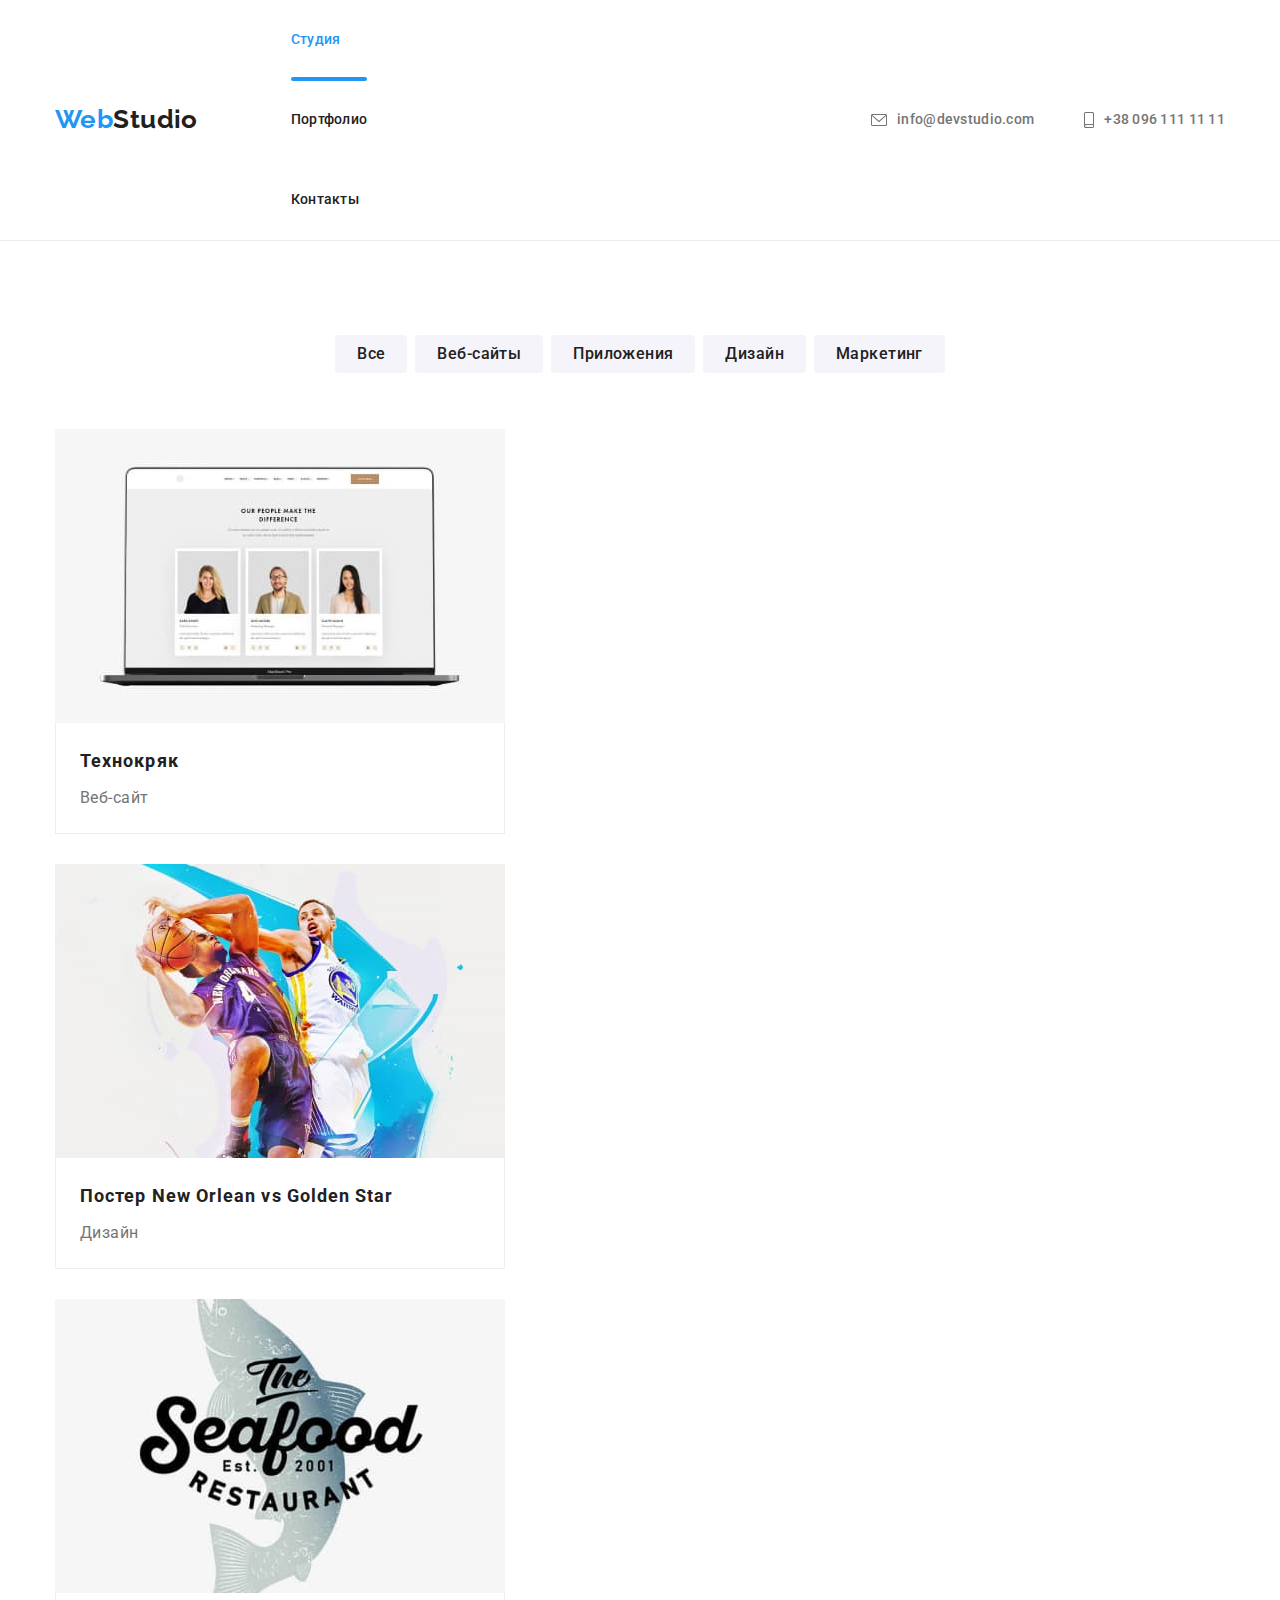
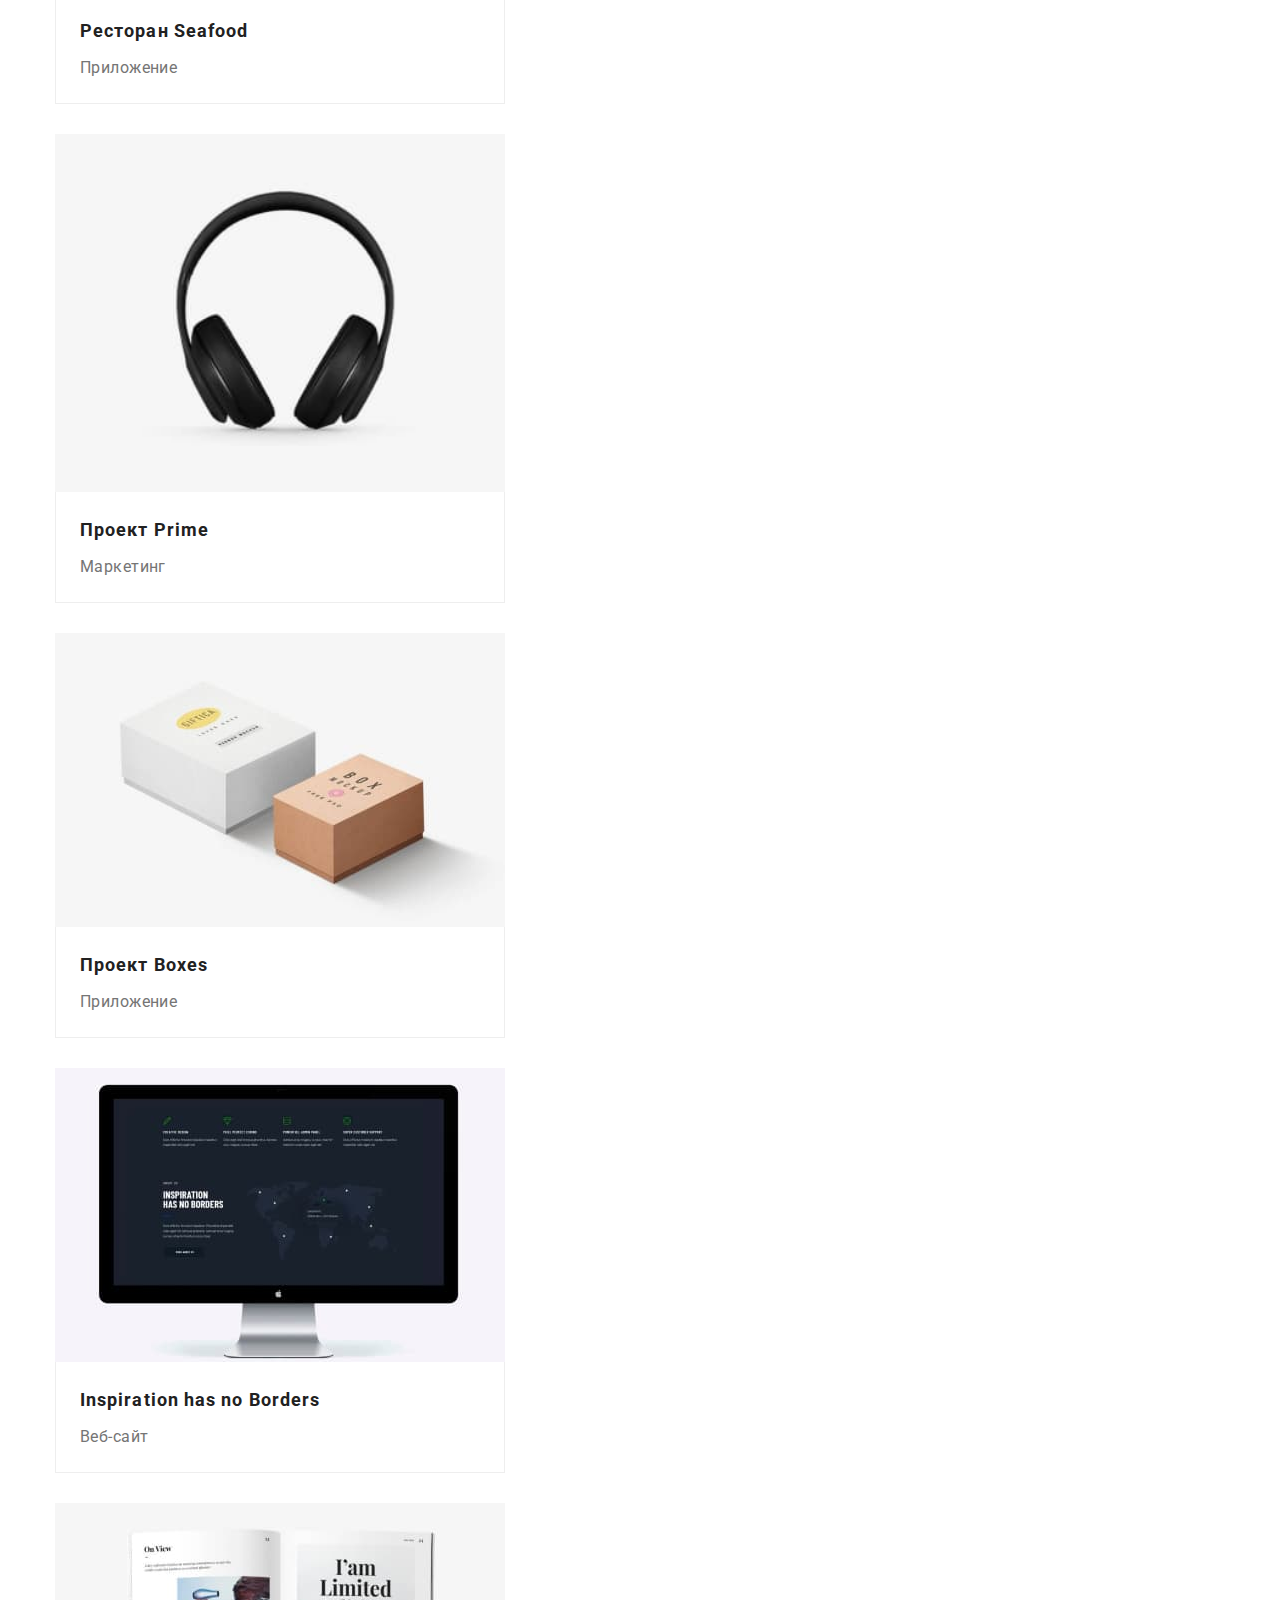
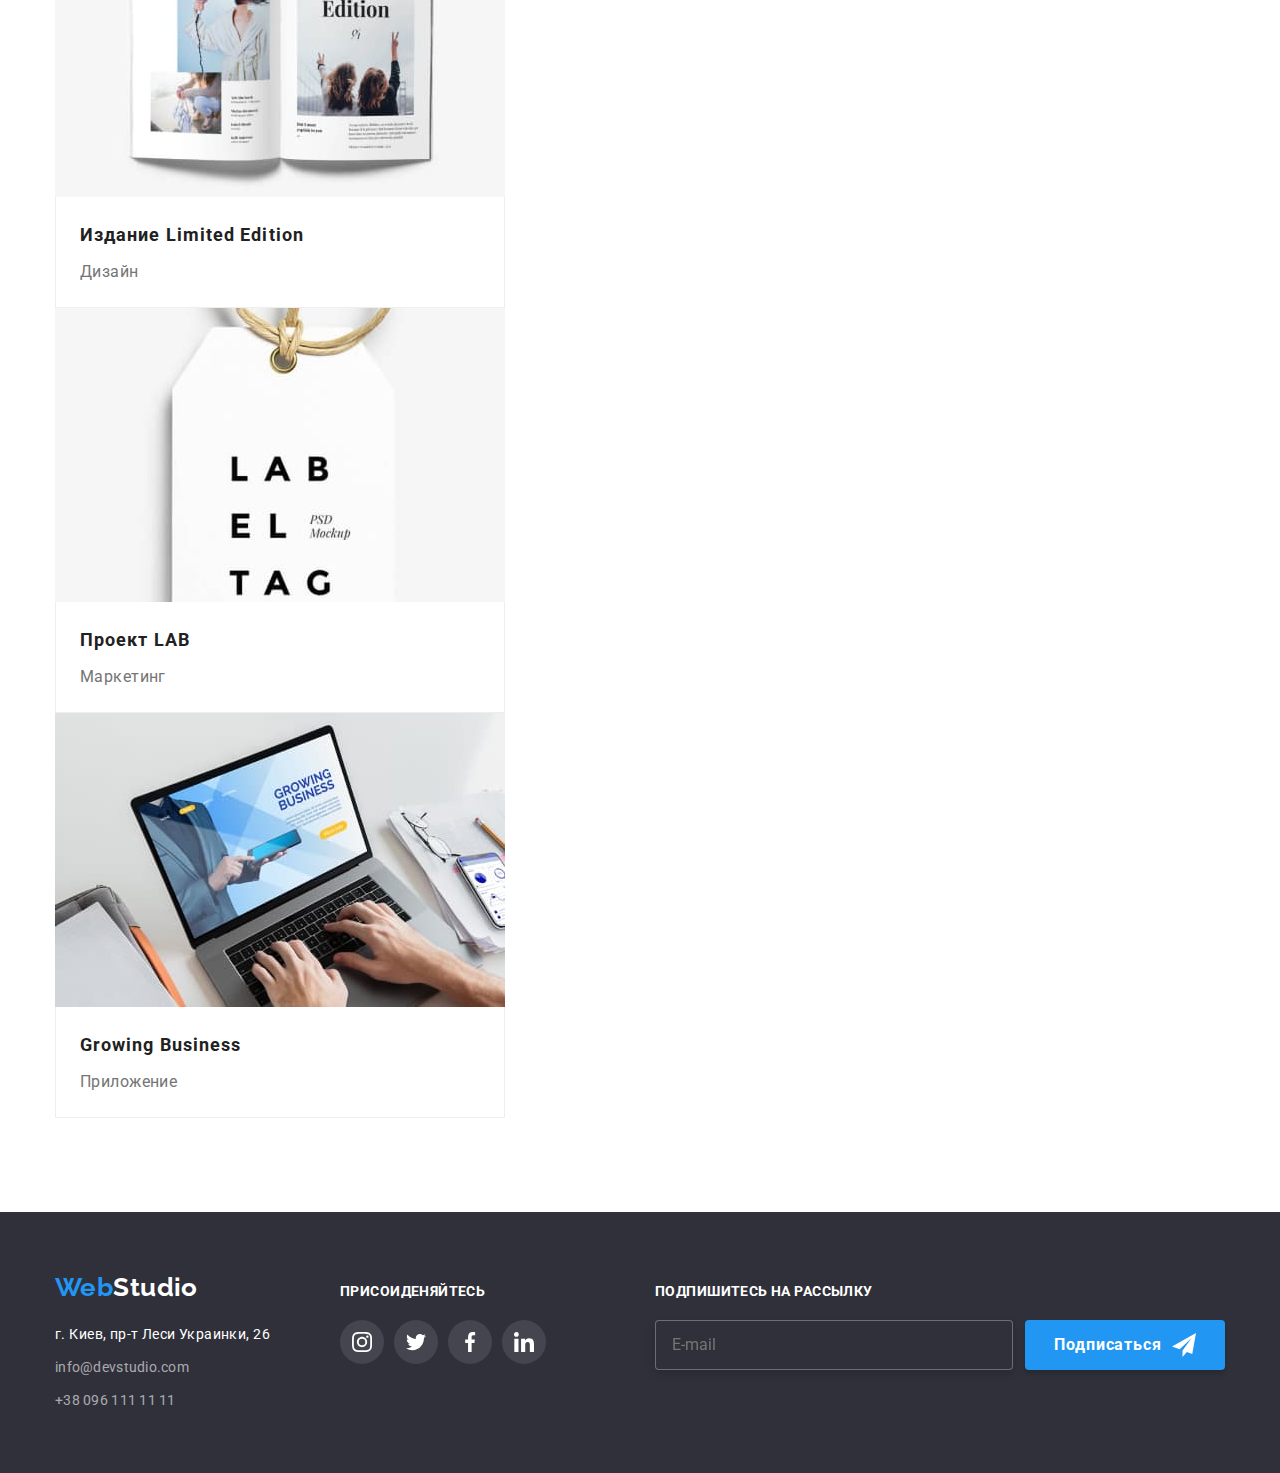
==== commit 94ac2c32: "123" ====
--- a/portfolio.html
+++ b/portfolio.html
@@ -21,27 +21,60 @@
 
   <body>
     <header class="header">
-      <div class="container flex-centered">
-        <nav class="header__navigation flex-centered">
-          <a href="./index.html" class="logo header__logo link">
-            Web<span class="logo__scnd-txt">Studio</span></a
-          >
-          <ul class="list header__nav-links flex-centered">
-            <li>
-              <a href="./index.html" class="header__navigation-link link">Студия</a>
-            </li>
+      <div class="container header__container">
+        <a href="./index.html" class="logo header__logo link">
+          Web<span class="logo__scnd-txt">Studio</span></a
+        >
+        <button class="mobile-menu__btn" type="button" data-menu-button>
+          <svg class="mobile-menu__icon" width="40" height="40">
+            <use class="mobile-menu__open" href="./images/icons/icons.svg#mobile-menu"></use>
+            <use class="mobile-menu__close" href="./images/icons/icons.svg#mobile-menu-close"></use>
+          </svg>
+        </button>
+        <div class="mobile-menu" data-menu>
+          <ul class="list mobile-menu__nav">
+            <li class="mobile-menu__nav-item"><a href="./index.html"></a>Студия</li>
+            <li class="mobile-menu__nav-item mobile-menu__current-link">
+              <a href="./portfolio.html"></a>Портфолио
+            </li>
+            <li class="mobile-menu__nav-item"><a href="#mobile-menu__contacts"></a>Контакты</li>
+          </ul>
+          <ul class="list mobile-menu__contacts" id="mobile-menu__contacts">
+            <li class="mobile-menu__contact-item accent"><a href=""></a>+38 096 111 11 11</li>
+            <li class="mobile-menu__contact-item">
+              <a href="mailto:info@devstudio.com"></a>info@devstudio.com
+            </li>
+          </ul>
+          <ul class="list mobile-menu__socials">
+            <li class="mobile-menu__socials-item">
+              <a class="mobile-menu__socials-item-link link" href=""></a>Instagram
+            </li>
+            <li class="mobile-menu__socials-item">
+              <a class="mobile-menu__socials-item-link link" href=""></a>Twitter
+            </li>
+            <li class="mobile-menu__socials-item">
+              <a class="mobile-menu__socials-item-link link" href=""></a>Facebook
+            </li>
+            <li class="mobile-menu__socials-item">
+              <a class="mobile-menu__socials-item-link link" href=""></a>Linkedin
+            </li>
+          </ul>
+        </div>
+        <nav class="header__navigation">
+          <ul class="list header__nav-links">
             <li>
               <a
-                href="./portfolio.html"
+                href="./index.html"
                 class="header__navigation-link link header__navigation-link--current"
-                >Портфолио</a
+                >Студия</a
               >
             </li>
-            <li><a href="#" class="header__navigation-link link">Контакты</a></li>
+            <li><a href="./portfolio.html" class="header__navigation-link link">Портфолио</a></li>
+            <li><a href="#adress" class="header__navigation-link link">Контакты</a></li>
           </ul>
         </nav>
-        <ul class="list header__contacts flex-centered">
-          <li class="header__contact-item flex-centered">
+        <ul class="list header__contacts">
+          <li class="header__contact-item">
             <a href="mailto:info@devstudio.com" class="contact link">
               <svg class="header__contact-icon" width="16" height="12">
                 <use href="./images/icons/icons.svg#icon-mail"></use>
@@ -49,7 +82,7 @@
               info@devstudio.com
             </a>
           </li>
-          <li class="header__contact-item flex-centered">
+          <li class="header__contact-item">
             <a href="tel:+380961111111" class="contact link">
               <svg class="header__contact-icon" width="10" height="16">
                 <use href="./images/icons/icons.svg#icon-phone"></use>
@@ -64,21 +97,25 @@
       <section class="section">
         <div class="container">
           <h1 class="visually-hidden">Портфолио</h1>
-          <ul class="list buttons flex-centered">
+          <ul class="list buttons">
             <li><button type="button" class="secondary-btn">Все</button></li>
             <li><button type="button" class="secondary-btn">Веб-сайты</button></li>
             <li><button type="button" class="secondary-btn">Приложения</button></li>
             <li><button type="button" class="secondary-btn">Дизайн</button></li>
             <li><button type="button" class="secondary-btn">Маркетинг</button></li>
           </ul>
-          <ul class="list cards flex-centered">
-            <li class="complete-card">
-              <a href="" class="card-block" rel="noreferrer noopener">
-                <div class="card-thumb">
-                  <img
+          <ul class="list cards">
+            <li class="complete-card">
+              <a href="" class="card-block" rel="noreferrer noopener">
+                <div class="card-thumb">
+                  <img
+                    srcset="
+                      ./images/portfolio-img/img(1).jpg    1x,
+                      ./images/portfolio-img/img(1)@2x.jpg 2x
+                    "
                     src="./images/portfolio-img/img(1).jpg"
                     alt="Изображение пример Веб-сайт"
-                    width="370"
+                    width="450"
                     height="294"
                   />
                   <div class="card-overlay">
@@ -99,9 +136,13 @@
               <a href="" class="card-block" rel="noreferrer noopener">
                 <div class="card-thumb">
                   <img
+                    srcset="
+                      ./images/portfolio-img/img(2).jpg    1x,
+                      ./images/portfolio-img/img(2)@2x.jpg 2x
+                    "
                     src="./images/portfolio-img/img(2).jpg"
                     alt="Изображение пример Дизайн"
-                    width="370"
+                    width="450"
                     height="294"
                   />
                   <div class="card-overlay">
@@ -124,9 +165,13 @@
               <a href="" class="card-block" rel="noreferrer noopener">
                 <div class="card-thumb">
                   <img
+                    srcset="
+                      ./images/portfolio-img/img(3).jpg    1x,
+                      ./images/portfolio-img/img(3)@2x.jpg 2x
+                    "
                     src="./images/portfolio-img/img(3).jpg"
                     alt="Изображение пример Приложение"
-                    width="370"
+                    width="450"
                     height="294"
                   />
                   <div class="card-overlay">
@@ -147,9 +192,13 @@
               <a href="" class="card-block" rel="noreferrer noopener">
                 <div class="card-thumb">
                   <img
+                    srcset="
+                      ./images/portfolio-img/img(4).jpg    1x,
+                      ./images/portfolio-img/img(4)@2x.jpg 2x
+                    "
                     src="./images/portfolio-img/img(4).jpg"
                     alt="Изображение пример Маркетинг"
-                    width="370"
+                    width="450"
                     height="294"
                   />
                   <div class="card-overlay">
@@ -170,9 +219,13 @@
               <a href="" class="card-block" rel="noreferrer noopener">
                 <div class="card-thumb">
                   <img
+                    srcset="
+                      ./images/portfolio-img/img(5).jpg    1x,
+                      ./images/portfolio-img/img(5)@2x.jpg 2x
+                    "
                     src="./images/portfolio-img/img(5).jpg"
                     alt="Изображение пример Приложение"
-                    width="370"
+                    width="450"
                     height="294"
                   />
                   <div class="card-overlay">
@@ -193,9 +246,13 @@
               <a href="" class="card-block" rel="noreferrer noopener">
                 <div class="card-thumb">
                   <img
+                    srcset="
+                      ./images/portfolio-img/img(6).jpg    1x,
+                      ./images/portfolio-img/img(6)@2x.jpg 2x
+                    "
                     src="./images/portfolio-img/img(6).jpg"
                     alt="Изображение пример Веб-сайт"
-                    width="370"
+                    width="450"
                     height="294"
                   />
                   <div class="card-overlay">
@@ -216,9 +273,13 @@
               <a href="" class="card-block" rel="noreferrer noopener">
                 <div class="card-thumb">
                   <img
+                    srcset="
+                      ./images/portfolio-img/img(7).jpg    1x,
+                      ./images/portfolio-img/img(7)@2x.jpg 2x
+                    "
                     src="./images/portfolio-img/img(7).jpg"
                     alt="Изображение пример Дизайн"
-                    width="370"
+                    width="450"
                     height="294"
                   />
                   <div class="card-overlay">
@@ -239,9 +300,13 @@
               <a href="" class="card-block" rel="noreferrer noopener">
                 <div class="card-thumb">
                   <img
+                    srcset="
+                      ./images/portfolio-img/img(8).jpg    1x,
+                      ./images/portfolio-img/img(8)@2x.jpg 2x
+                    "
                     src="./images/portfolio-img/img(8).jpg"
                     alt="Изображение пример Маркетинг"
-                    width="370"
+                    width="450"
                     height="294"
                   />
                   <div class="card-overlay">
@@ -262,9 +327,13 @@
               <a href="" class="card-block" rel="noreferrer noopener">
                 <div class="card-thumb">
                   <img
+                    srcset="
+                      ./images/portfolio-img/img(9).jpg    1x,
+                      ./images/portfolio-img/img(9)@2x.jpg 2x
+                    "
                     src="./images/portfolio-img/img(9).jpg"
                     alt="Изображение пример Приложение"
-                    width="370"
+                    width="450"
                     height="294"
                   />
                   <div class="card-overlay">
@@ -287,81 +356,83 @@
     </main>
     <footer class="footer">
       <div class="container footer__container">
-        <div class="footer__line-item">
-          <a href="./index.html" class="logo footer__logo link"
-            >Web<span class="logo__scnd-txt logo__scnd-txt--invers-color">Studio</span></a
-          >
-          <address>
-            <ul class="list address-links">
-              <li class="address-links">
+        <div class="footer__tablet-thumb">
+          <div class="footer__line-item">
+            <a href="./index.html" class="logo footer__logo link"
+              >Web<span class="logo__scnd-txt logo__scnd-txt--invers-color">Studio</span></a
+            >
+            <address id="adress">
+              <ul class="list address-links">
+                <li class="address-links__item">
+                  <a
+                    class="address-links__address link"
+                    href="https://goo.gl/maps/YjMtobuVedqzEs7B6"
+                    target="_blank"
+                    rel="noreferrer noopener"
+                    >г. Киев, пр-т Леси Украинки, 26</a
+                  >
+                </li>
+                <li class="address-links__item">
+                  <a class="footer__contact link" href="mailto:info@devstudio.com"
+                    >info@devstudio.com</a
+                  >
+                </li>
+                <li class="address-links__item">
+                  <a class="footer__contact link" href="tel:+380961111111">+38 096 111 11 11</a>
+                </li>
+              </ul>
+            </address>
+          </div>
+          <div class="footer__soc-block">
+            <strong class="footer__connect-txt">Присоиденяйтесь</strong>
+            <ul class="list-social-connection list flex-centered">
+              <li class="list-social-connection__item">
                 <a
-                  class="address-links__address link"
-                  href="https://goo.gl/maps/YjMtobuVedqzEs7B6"
-                  target="_blank"
+                  href=""
+                  class="list-social-connection__link list-social-connection__link--inverse-bgc"
                   rel="noreferrer noopener"
-                  >г. Киев, пр-т Леси Украинки, 26</a
+                  aria-label="Company instagram"
                 >
+                  <svg class="list-social-connection__icon" width="20" height="20">
+                    <use href="./images/icons/icons.svg#icon-instagram"></use>
+                  </svg>
+                </a>
               </li>
-              <li class="address-links">
-                <a class="footer__contact link" href="mailto:info@devstudio.com"
-                  >info@devstudio.com</a
-                >
+              <li class="list-social-connection__item">
+                <a
+                  href=""
+                  class="list-social-connection__link list-social-connection__link--inverse-bgc"
+                  rel="noreferrer noopener"
+                  aria-label="Company twitter"
+                  ><svg class="list-social-connection__icon" width="20" height="20">
+                    <use href="./images/icons/icons.svg#icon-twitter"></use>
+                  </svg>
+                </a>
               </li>
-              <li class="address-links">
-                <a class="footer__contact link" href="tel:+380961111111">+38 096 111 11 11</a>
+              <li class="list-social-connection__item">
+                <a
+                  href=""
+                  class="list-social-connection__link list-social-connection__link--inverse-bgc"
+                  rel="noreferrer noopener"
+                  aria-label="Company facebook"
+                  ><svg class="list-social-connection__icon" width="20" height="20">
+                    <use href="./images/icons/icons.svg#icon-facebook"></use>
+                  </svg>
+                </a>
+              </li>
+              <li class="list-social-connection__item">
+                <a
+                  href=""
+                  class="list-social-connection__link list-social-connection__link--inverse-bgc"
+                  rel="noreferrer noopener"
+                  aria-label="Company linkedin"
+                  ><svg class="list-social-connection__icon" width="20" height="20">
+                    <use href="./images/icons/icons.svg#icon-linkedin"></use>
+                  </svg>
+                </a>
               </li>
             </ul>
-          </address>
-        </div>
-        <div class="footer__soc-block">
-          <strong class="footer__connect-txt">Присоиденяйтесь</strong>
-          <ul class="list-social-connection list flex-centered">
-            <li class="list-social-connection__item">
-              <a
-                href=""
-                class="list-social-connection__link list-social-connection__link--inverse-bgc"
-                rel="noreferrer noopener"
-                aria-label="Company instagram"
-              >
-                <svg class="list-social-connection__icon" width="20" height="20">
-                  <use href="./images/icons/icons.svg#icon-instagram"></use>
-                </svg>
-              </a>
-            </li>
-            <li class="list-social-connection__item">
-              <a
-                href=""
-                class="list-social-connection__link list-social-connection__link--inverse-bgc"
-                rel="noreferrer noopener"
-                aria-label="Company twitter"
-                ><svg class="list-social-connection__icon" width="20" height="20">
-                  <use href="./images/icons/icons.svg#icon-twitter"></use>
-                </svg>
-              </a>
-            </li>
-            <li class="list-social-connection__item">
-              <a
-                href=""
-                class="list-social-connection__link list-social-connection__link--inverse-bgc"
-                rel="noreferrer noopener"
-                aria-label="Company facebook"
-                ><svg class="list-social-connection__icon" width="20" height="20">
-                  <use href="./images/icons/icons.svg#icon-facebook"></use>
-                </svg>
-              </a>
-            </li>
-            <li class="list-social-connection__item">
-              <a
-                href=""
-                class="list-social-connection__link list-social-connection__link--inverse-bgc"
-                rel="noreferrer noopener"
-                aria-label="Company linkedin"
-                ><svg class="list-social-connection__icon" width="20" height="20">
-                  <use href="./images/icons/icons.svg#icon-linkedin"></use>
-                </svg>
-              </a>
-            </li>
-          </ul>
+          </div>
         </div>
         <div class="footer__connect-block">
           <strong class="footer__connect-txt">Подпишитесь на рассылку</strong>
@@ -383,5 +454,6 @@
         </div>
       </div>
     </footer>
+    <script src="./js/menu.js"></script>
   </body>
 </html>
--- a/css/main.min.css
+++ b/css/main.min.css
@@ -1 +1 @@
-:root{--prime-bg-color: #ffffff;--footer-bg-color: #2F303A;--third-bg-color: #F5F4FA;--primary-txt-color: #757575;--secondary-txt-color: #212121;--focus-color: #2196F3;--btn-hv-color: #188CE8;--transaction-time: cubic-bezier(0.4, 0, 0.2, 1)}.visually-hidden{position:absolute;width:1px;height:1px;margin:-1px;border:0;padding:0;white-space:nowrap;-webkit-clip-path:inset(100%);clip-path:inset(100%);clip:rect(0 0 0 0);overflow:hidden}body{background-color:var(--prime-bg-color);color:var(--primary-txt-color);font-family:"Roboto",sans-serif;font-size:14px;line-height:1.14;letter-spacing:.03em}h1,h2,h3,h4,h5,h6,p{margin:0}img{display:block;max-width:100%;height:auto}address{font-style:normal}.list{list-style:none;font-style:normal;padding:0;margin:0}.link{text-decoration:none}.flex-centered{display:-webkit-box;display:-ms-flexbox;display:flex;-webkit-box-align:center;-ms-flex-align:center;align-items:center;-webkit-box-pack:center;-ms-flex-pack:center;justify-content:center}.section{padding-top:94px;padding-bottom:94px}.section--padding-top-reset{padding-top:0px}.section--bgc-change{background-color:var(--third-bg-color)}.container{margin-left:auto;margin-right:auto;width:480px;padding-left:15px;padding-right:15px}@media screen and (min-width: 768px){.container{width:768px}}@media screen and (min-width: 1200px){.container{width:1200px}}.contact{display:-webkit-box;display:-ms-flexbox;display:flex;-webkit-box-align:center;-ms-flex-align:center;align-items:center;-webkit-box-pack:center;-ms-flex-pack:center;justify-content:center;font-weight:500;letter-spacing:.02em;color:inherit;padding:32px 0;-webkit-transition:color 250ms var(--transaction-time);transition:color 250ms var(--transaction-time)}.contact:hover,.contact:focus{color:var(--focus-color)}.logo{font-family:"Raleway",sans-serif;font-weight:700;font-size:26px;line-height:1.19;color:var(--focus-color)}.btn{display:-webkit-box;display:-ms-flexbox;display:flex;-webkit-box-align:center;-ms-flex-align:center;align-items:center;-webkit-box-pack:center;-ms-flex-pack:center;justify-content:center;margin-right:auto;margin-left:auto;width:200px;height:50px;font-weight:700;font-size:16px;line-height:1.88;letter-spacing:.06em;background-color:var(--focus-color);color:var(--prime-bg-color);border:none;-webkit-box-shadow:0px 4px 4px rgba(0,0,0,.15);box-shadow:0px 4px 4px rgba(0,0,0,.15);border-radius:4px;cursor:pointer;-webkit-transition:background-color 250ms var(--transaction-time),-webkit-box-shadow 250ms var(--transaction-time);transition:background-color 250ms var(--transaction-time),-webkit-box-shadow 250ms var(--transaction-time);transition:background-color 250ms var(--transaction-time),box-shadow 250ms var(--transaction-time);transition:background-color 250ms var(--transaction-time),box-shadow 250ms var(--transaction-time),-webkit-box-shadow 250ms var(--transaction-time)}.btn:hover,.btn:focus{background-color:var(--btn-hv-color);-webkit-box-shadow:0px 4px 4px rgba(0,0,0,.15);box-shadow:0px 4px 4px rgba(0,0,0,.15);border-radius:4px}.sections-title{margin-bottom:50px;font-weight:700;font-size:28px;line-height:1.17;text-align:center;color:var(--secondary-txt-color)}@media screen and (min-width: 1200px){.sections-title{font-size:36px}}.list-social-connection{-webkit-box-pack:center;-ms-flex-pack:center;justify-content:center;gap:10px}.list-social-connection__link{display:-webkit-inline-box;display:-ms-inline-flexbox;display:inline-flex;-webkit-box-pack:center;-ms-flex-pack:center;justify-content:center;-webkit-box-align:center;-ms-flex-align:center;align-items:center;width:44px;height:44px;color:#afb1b8;border-radius:50%;-webkit-transition:color 250ms var(--transaction-time),background-color 250ms var(--transaction-time);transition:color 250ms var(--transaction-time),background-color 250ms var(--transaction-time)}.list-social-connection__link--inverse-bgc{color:var(--prime-bg-color);background-color:rgba(255,255,255,.1)}.list-social-connection__link:hover,.list-social-connection__link:focus{background-color:var(--focus-color);color:var(--prime-bg-color)}.list-social-connection__icon{fill:currentColor}.buttons{-webkit-box-pack:center;-ms-flex-pack:center;justify-content:center;margin-bottom:56px}.buttons>li:not(:last-child){margin-right:8px}.secondary-btn{padding:6px 22px;font-family:inherit;font-weight:500;font-size:16px;line-height:1.62;text-align:center;letter-spacing:inherit;color:var(--secondary-txt-color);background:var(--third-bg-color);border-radius:4px;border:none;cursor:pointer;-webkit-transition:background-color 250ms var(--transaction-time),color 250ms var(--transaction-time),-webkit-box-shadow 250ms var(--transaction-time);transition:background-color 250ms var(--transaction-time),color 250ms var(--transaction-time),-webkit-box-shadow 250ms var(--transaction-time);transition:background-color 250ms var(--transaction-time),color 250ms var(--transaction-time),box-shadow 250ms var(--transaction-time);transition:background-color 250ms var(--transaction-time),color 250ms var(--transaction-time),box-shadow 250ms var(--transaction-time),-webkit-box-shadow 250ms var(--transaction-time)}.secondary-btn:hover,.secondary-btn:focus{color:var(--prime-bg-color);background-color:var(--focus-color);-webkit-box-shadow:0px 3px 1px rgba(0,0,0,.1),0px 1px 2px rgba(0,0,0,.08),0px 2px 2px rgba(0,0,0,.12);box-shadow:0px 3px 1px rgba(0,0,0,.1),0px 1px 2px rgba(0,0,0,.08),0px 2px 2px rgba(0,0,0,.12)}.header{border-bottom:#ececec 1px solid}.header__logo{margin-right:93px}.logo__scnd-txt{color:var(--secondary-txt-color)}.logo__scnd-txt--invers-color{color:var(--prime-bg-color)}.header__contact-item:hover,.header__contact-item:focus{color:var(--focus-color)}.header__contact-icon{fill:currentColor;margin-right:10px}.header__nav-links,.header__contacts{gap:50px}.header__contacts{margin-left:auto}.header__navigation-link{display:block;position:relative;padding-top:32px;padding-bottom:32px;font-weight:500;letter-spacing:.02em;color:var(--secondary-txt-color);-webkit-transition:color 250ms var(--transaction-time);transition:color 250ms var(--transaction-time)}.header__navigation-link:hover,.header__navigation-link:focus{color:var(--focus-color)}.header__navigation-link--current{color:var(--focus-color)}.header__navigation-link--current::after{content:"";display:block;position:absolute;bottom:-1px;width:100%;height:4px;background-color:var(--focus-color);border-radius:2px}.hero{max-width:1600px;height:600px;margin-right:auto;margin-left:auto;padding:200px 0;text-align:center;background-image:-webkit-gradient(linear, left top, left bottom, from(rgba(47, 48, 58, 0.4)), to(rgba(47, 48, 58, 0.4))),url(../images/bgc-img/hero-section.jpg);background-image:linear-gradient(rgba(47, 48, 58, 0.4), rgba(47, 48, 58, 0.4)),url(../images/bgc-img/hero-section.jpg);background-repeat:no-repeat;background-position:center;background-size:cover;background-color:#c4c4c4}.hero-title{margin-bottom:30px;width:696px;margin-right:auto;margin-left:auto;font-weight:900;font-size:44px;line-height:1.36;text-align:center;letter-spacing:.06em;text-transform:uppercase;color:var(--prime-bg-color)}.backdrop{position:fixed;top:0;left:0;z-index:50;width:100vw;height:100vh;background-color:rgba(0,0,0,.2);opacity:1;-webkit-transition:opacity 250ms var(--transaction-time);transition:opacity 250ms var(--transaction-time)}.backdrop.is-hidden{opacity:0;pointer-events:none}.backdrop.is-hidden .modal{-webkit-transform:translate(-50%, -50%) scale(0.5);transform:translate(-50%, -50%) scale(0.5);opacity:0}.modal{position:absolute;top:50%;left:50%;padding:40px;width:528px;height:581px;background:var(--prime-bg-color);-webkit-box-shadow:0px 1px 3px rgba(0,0,0,.12),0px 1px 1px rgba(0,0,0,.14),0px 2px 1px rgba(0,0,0,.2);box-shadow:0px 1px 3px rgba(0,0,0,.12),0px 1px 1px rgba(0,0,0,.14),0px 2px 1px rgba(0,0,0,.2);border-radius:4px;-webkit-transform:translate(-50%, -50%) scale(1);transform:translate(-50%, -50%) scale(1);opacity:1;-webkit-transition:opacity 250ms var(--transaction-time),-webkit-transform 250ms var(--transaction-time);transition:opacity 250ms var(--transaction-time),-webkit-transform 250ms var(--transaction-time);transition:transform 250ms var(--transaction-time),opacity 250ms var(--transaction-time);transition:transform 250ms var(--transaction-time),opacity 250ms var(--transaction-time),-webkit-transform 250ms var(--transaction-time)}.user-feedback-form{width:100%}.form-message{display:inline-block;margin-bottom:12px;font-weight:700;font-size:20px;line-height:1.15;text-align:center;color:var(--secondary-txt-color);letter-spacing:inherit}.form-input{display:-webkit-box;display:-ms-flexbox;display:flex;-webkit-box-orient:vertical;-webkit-box-direction:normal;-ms-flex-direction:column;flex-direction:column;text-align:left;margin-bottom:10px}.form-input:last-of-type{margin-bottom:20px}.input-label{font-size:12px;letter-spacing:.01em;margin-bottom:4px;cursor:pointer}.input-field{width:100%;padding-top:12px;padding-bottom:12px;padding-left:42px;padding-right:12px;height:40px;border:1px solid rgba(33,33,33,.2);border-radius:4px;outline:rgba(0,0,0,0);-webkit-transition:border-color 250ms var(--transaction-time);transition:border-color 250ms var(--transaction-time);cursor:pointer}.input-field:hover,.input-field:focus{border-color:var(--focus-color)}.input-field:hover:hover+.form-icon,.input-field:hover:focus+.form-icon,.input-field:focus:hover+.form-icon,.input-field:focus:focus+.form-icon{color:var(--focus-color)}.input-string{display:inline-block;position:relative;color:#000}.form-icon{position:absolute;left:15px;top:50%;-webkit-transform:translateY(-50%);transform:translateY(-50%);fill:currentColor;-webkit-transition:color 250ms var(--transaction-time);transition:color 250ms var(--transaction-time);cursor:pointer}.comment-field{height:120px;resize:none;padding:12px 16px;border:1px solid rgba(33,33,33,.2);border-radius:4px;outline:rgba(0,0,0,0)}.comment-field:hover,.comment-field:focus{border-color:var(--focus-color)}.user-agreement-txt{display:-webkit-inline-box;display:-ms-inline-flexbox;display:inline-flex;line-height:1.71;-webkit-box-pack:center;-ms-flex-pack:center;justify-content:center;-webkit-box-align:center;-ms-flex-align:center;align-items:center;gap:7px;-webkit-user-select:none;-moz-user-select:none;-ms-user-select:none;user-select:none;margin-bottom:30px}.checkbox-custom{width:16px;height:15px;background-image:url(../images/icons/custom-check-box-icons/icon-check-2.svg)}.checkbox:checked+.checkbox-custom{border-color:var(--focus-color);background-image:url(../images/icons/custom-check-box-icons/icon-check-1.svg);background-size:contain;background-origin:border-box;border-radius:2px}.agreement-cond{color:var(--focus-color)}.close-btn{display:-webkit-box;display:-ms-flexbox;display:flex;-webkit-box-align:center;-ms-flex-align:center;align-items:center;-webkit-box-pack:center;-ms-flex-pack:center;justify-content:center;padding:0;position:absolute;top:8px;right:8px;width:30px;height:30px;color:#000;border:1px solid rgba(0,0,0,.1);border-radius:50%;background-color:#fff;cursor:pointer;-webkit-transition:fill 250ms var(--transaction-time);transition:fill 250ms var(--transaction-time)}.close-btn:hover,.close-btn:focus{fill:var(--focus-color)}.why-list{gap:30px}.why-list__item{width:calc((100% - 90px)/4)}.why-list__meta{display:-webkit-inline-box;display:-ms-inline-flexbox;display:inline-flex;width:270px;height:120px;margin-bottom:30px;-webkit-box-pack:center;-ms-flex-pack:center;justify-content:center;-webkit-box-align:center;-ms-flex-align:center;align-items:center;background:var(--third-bg-color);border-radius:4px}.why-list__title{margin-bottom:10px;font-weight:700;font-size:14px;text-transform:uppercase;color:var(--secondary-txt-color)}.why-list__description{line-height:1.71}.work-list{gap:30px}.work-list__item{position:relative}.work-list__desc{display:-webkit-box;display:-ms-flexbox;display:flex;-webkit-box-align:center;-ms-flex-align:center;align-items:center;-webkit-box-pack:center;-ms-flex-pack:center;justify-content:center;position:absolute;bottom:0px;width:100%;height:70px;background-image:-webkit-gradient(linear, left top, left bottom, from(rgba(47, 48, 58, 0.8)), to(rgba(47, 48, 58, 0.8)));background-image:linear-gradient(rgba(47, 48, 58, 0.8), rgba(47, 48, 58, 0.8));font-weight:700;text-transform:uppercase;color:var(--prime-bg-color)}.employees-list{gap:30px}.employees-list__item{background-color:var(--prime-bg-color);text-align:center;-webkit-box-shadow:0px 1px 3px rgba(0,0,0,.12),0px 1px 1px rgba(0,0,0,.14),0px 2px 1px rgba(0,0,0,.2);box-shadow:0px 1px 3px rgba(0,0,0,.12),0px 1px 1px rgba(0,0,0,.14),0px 2px 1px rgba(0,0,0,.2);border-radius:0px 0px 4px 4px}.employees-list__meta{padding-top:30px;padding-bottom:30px}.employees-list__title{margin-bottom:10px;font-weight:500;font-size:16px;line-height:1.19;color:var(--secondary-txt-color)}.employees-list__position{font-size:16px;line-height:1.19;margin-bottom:16px}.clients-list{display:-webkit-box;display:-ms-flexbox;display:flex;-ms-flex-wrap:wrap;flex-wrap:wrap;-webkit-box-pack:center;-ms-flex-pack:center;justify-content:center;-webkit-box-align:center;-ms-flex-align:center;align-items:center;gap:30px}.clients-list__logo{display:-webkit-box;display:-ms-flexbox;display:flex;-webkit-box-align:center;-ms-flex-align:center;align-items:center;-webkit-box-pack:center;-ms-flex-pack:center;justify-content:center;width:210px;height:92px;color:#afb1b8;border:1px solid #afb1b8;border-radius:4px;-webkit-transition:color 250ms var(--transaction-time),border-color 250ms var(--transaction-time);transition:color 250ms var(--transaction-time),border-color 250ms var(--transaction-time)}.clients-list__logo:hover,.clients-list__logo:focus{border-color:var(--focus-color);color:var(--focus-color)}@media screen and (min-width: 768px){.clients-list__logo{width:226px}}@media screen and (min-width: 1200px){.clients-list__logo{width:170px}}.clients-list__icon{fill:currentColor}.footer{padding-top:60px;padding-bottom:60px;background-color:var(--footer-bg-color)}.footer__container{display:-webkit-box;display:-ms-flexbox;display:flex;-webkit-box-align:baseline;-ms-flex-align:baseline;align-items:baseline}.footer__line-item{margin-right:70px}.footer__logo{display:inline-block;margin-bottom:20px}.address-links__item{display:block;margin-bottom:9px}.address-links__item:last-of-type{margin-bottom:0px}.address-links__address{font-style:normal;line-height:1.71;color:var(--prime-bg-color);-webkit-transition:color 250ms var(--transaction-time);transition:color 250ms var(--transaction-time)}.address-links__address:hover,.address-links__address:focus{color:var(--focus-color)}.footer__soc-block{margin-right:auto}.footer__connect-txt{display:inline-block;color:var(--prime-bg-color);text-transform:uppercase;margin-bottom:20px}.footer__contact{letter-spacing:.02em;font-weight:inherit;line-height:1.71;color:rgba(255,255,255,.6);-webkit-transition:color 250ms var(--transaction-time);transition:color 250ms var(--transaction-time)}.footer__contact:hover,.footer__contact:focus{color:var(--focus-color)}.footer__connect-block{margin-right:0;width:570px}.footer__email-input-form{display:-webkit-inline-box;display:-ms-inline-flexbox;display:inline-flex}.footer__email-input{display:-webkit-inline-box;display:-ms-inline-flexbox;display:inline-flex;-webkit-box-align:center;-ms-flex-align:center;align-items:center;padding:15px 16px;margin-right:12px;width:358px;height:50px;font-size:16px;line-height:1.25;color:rgba(255,255,255,.6);background-color:var(--footer-bg-color);border:1px solid rgba(255,255,255,.3);-webkit-filter:drop-shadow(0px 4px 4px rgba(0, 0, 0, 0.15));filter:drop-shadow(0px 4px 4px rgba(0, 0, 0, 0.15));border-radius:4px}.footer__btn{gap:10px;margin-right:0px;fill:var(--prime-bg-color)}.cards{-ms-flex-wrap:wrap;flex-wrap:wrap}.border{padding-top:20px;padding-right:24px;padding-bottom:20px;padding-left:24px;border:1px solid #eee;border-top:none}.complete-card{margin-right:30px;margin-bottom:30px;background-color:var(--prime-bg-color)}.complete-card:nth-child(3n){margin-right:0px}.complete-card:nth-last-child(-n+3){margin-bottom:0px}.card-block{display:block;width:370px;text-decoration:none;-webkit-transition:-webkit-box-shadow 250ms var(--transaction-time);transition:-webkit-box-shadow 250ms var(--transaction-time);transition:box-shadow 250ms var(--transaction-time);transition:box-shadow 250ms var(--transaction-time), -webkit-box-shadow 250ms var(--transaction-time)}.card-thumb{position:relative;overflow:hidden;width:370px}.card-overlay{position:absolute;top:0;left:0;width:100%;height:100%;padding:63px 24px;display:-webkit-box;display:-ms-flexbox;display:flex;-webkit-box-align:center;-ms-flex-align:center;align-items:center;-webkit-box-pack:center;-ms-flex-pack:center;justify-content:center;background-color:rgba(33,150,243,.9);-webkit-transform:translateY(100%);transform:translateY(100%);-webkit-transition:-webkit-transform 250ms var(--transaction-time);transition:-webkit-transform 250ms var(--transaction-time);transition:transform 250ms var(--transaction-time);transition:transform 250ms var(--transaction-time), -webkit-transform 250ms var(--transaction-time)}.card-desc{font-size:18px;line-height:1.56;color:var(--prime-bg-color)}.card-block:hover .card-overlay,.card-block:focus .card-overlay{-webkit-transform:translateY(0);transform:translateY(0)}.card-block:hover,.card-block:focus{-webkit-box-shadow:0px 1px 1px rgba(0,0,0,.12),0px 4px 4px rgba(0,0,0,.06),1px 4px 6px rgba(0,0,0,.16);box-shadow:0px 1px 1px rgba(0,0,0,.12),0px 4px 4px rgba(0,0,0,.06),1px 4px 6px rgba(0,0,0,.16)}.c-card-title{margin-bottom:4px;font-weight:700;font-size:18px;line-height:2;letter-spacing:.06em;color:var(--secondary-txt-color)}.c-card-txt{font-size:16px;line-height:1.88;color:var(--primary-txt-color)}/*# sourceMappingURL=main.min.css.map */+:root{--prime-bg-color: #ffffff;--footer-bg-color: #2F303A;--third-bg-color: #F5F4FA;--primary-txt-color: #757575;--secondary-txt-color: #212121;--focus-color: #2196F3;--btn-hv-color: #188CE8;--transaction-time: cubic-bezier(0.4, 0, 0.2, 1)}.visually-hidden{position:absolute;width:1px;height:1px;margin:-1px;border:0;padding:0;white-space:nowrap;-webkit-clip-path:inset(100%);clip-path:inset(100%);clip:rect(0 0 0 0);overflow:hidden}body{background-color:var(--prime-bg-color);color:var(--primary-txt-color);font-family:"Roboto",sans-serif;font-size:14px;line-height:1.14;letter-spacing:.03em}h1,h2,h3,h4,h5,h6,p{margin:0}img{display:block;max-width:100%;height:auto}address{font-style:normal}.list{list-style:none;font-style:normal;padding:0;margin:0}.link{text-decoration:none}.flex-centered{display:-webkit-box;display:-ms-flexbox;display:flex;-webkit-box-align:center;-ms-flex-align:center;align-items:center;-webkit-box-pack:center;-ms-flex-pack:center;justify-content:center}.section{padding-top:60px;padding-bottom:60px;min-width:480px}@media screen and (min-width: 1200px){.section{padding-top:94px;padding-bottom:94px}}.section--padding-top-reset{padding-top:0px}.section--bgc-change{background-color:var(--third-bg-color)}.container{margin-left:auto;margin-right:auto;width:480px;padding-left:15px;padding-right:15px}@media screen and (min-width: 768px){.container{width:768px}}@media screen and (min-width: 1200px){.container{width:1200px}}.contact{display:-webkit-box;display:-ms-flexbox;display:flex;-webkit-box-align:center;-ms-flex-align:center;align-items:center;-webkit-box-pack:center;-ms-flex-pack:center;justify-content:center;font-weight:500;letter-spacing:.02em;color:inherit;-webkit-transition:color 250ms var(--transaction-time);transition:color 250ms var(--transaction-time)}.contact:hover,.contact:focus{color:var(--focus-color)}.logo{font-family:"Raleway",sans-serif;font-weight:700;font-size:26px;line-height:1.19;color:var(--focus-color)}.btn{display:-webkit-box;display:-ms-flexbox;display:flex;-webkit-box-align:center;-ms-flex-align:center;align-items:center;-webkit-box-pack:center;-ms-flex-pack:center;justify-content:center;margin-right:auto;margin-left:auto;width:200px;height:50px;font-weight:700;font-size:16px;line-height:1.88;letter-spacing:.06em;background-color:var(--focus-color);color:var(--prime-bg-color);border:none;-webkit-box-shadow:0px 4px 4px rgba(0,0,0,.15);box-shadow:0px 4px 4px rgba(0,0,0,.15);border-radius:4px;cursor:pointer;-webkit-transition:background-color 250ms var(--transaction-time),-webkit-box-shadow 250ms var(--transaction-time);transition:background-color 250ms var(--transaction-time),-webkit-box-shadow 250ms var(--transaction-time);transition:background-color 250ms var(--transaction-time),box-shadow 250ms var(--transaction-time);transition:background-color 250ms var(--transaction-time),box-shadow 250ms var(--transaction-time),-webkit-box-shadow 250ms var(--transaction-time)}.btn:hover,.btn:focus{background-color:var(--btn-hv-color);-webkit-box-shadow:0px 4px 4px rgba(0,0,0,.15);box-shadow:0px 4px 4px rgba(0,0,0,.15);border-radius:4px}.sections-title{margin-bottom:50px;font-weight:700;font-size:28px;line-height:1.17;text-align:center;color:var(--secondary-txt-color)}@media screen and (min-width: 1200px){.sections-title{font-size:36px}}.list-social-connection{display:-webkit-inline-box;display:-ms-inline-flexbox;display:inline-flex;-webkit-box-pack:center;-ms-flex-pack:center;justify-content:center;gap:10px}.list-social-connection__link{display:-webkit-inline-box;display:-ms-inline-flexbox;display:inline-flex;-webkit-box-pack:center;-ms-flex-pack:center;justify-content:center;-webkit-box-align:center;-ms-flex-align:center;align-items:center;width:44px;height:44px;color:#afb1b8;border-radius:50%;-webkit-transition:color 250ms var(--transaction-time),background-color 250ms var(--transaction-time);transition:color 250ms var(--transaction-time),background-color 250ms var(--transaction-time)}.list-social-connection__link--inverse-bgc{color:var(--prime-bg-color);background-color:rgba(255,255,255,.1)}.list-social-connection__link:hover,.list-social-connection__link:focus{background-color:var(--focus-color);color:var(--prime-bg-color)}.list-social-connection__icon{fill:currentColor}.buttons{-webkit-box-pack:center;-ms-flex-pack:center;justify-content:center;margin-bottom:56px}.buttons>li:not(:last-child){margin-right:8px}.secondary-btn{padding:6px 22px;font-family:inherit;font-weight:500;font-size:16px;line-height:1.62;text-align:center;letter-spacing:inherit;color:var(--secondary-txt-color);background:var(--third-bg-color);border-radius:4px;border:none;cursor:pointer;-webkit-transition:background-color 250ms var(--transaction-time),color 250ms var(--transaction-time),-webkit-box-shadow 250ms var(--transaction-time);transition:background-color 250ms var(--transaction-time),color 250ms var(--transaction-time),-webkit-box-shadow 250ms var(--transaction-time);transition:background-color 250ms var(--transaction-time),color 250ms var(--transaction-time),box-shadow 250ms var(--transaction-time);transition:background-color 250ms var(--transaction-time),color 250ms var(--transaction-time),box-shadow 250ms var(--transaction-time),-webkit-box-shadow 250ms var(--transaction-time)}.secondary-btn:hover,.secondary-btn:focus{color:var(--prime-bg-color);background-color:var(--focus-color);-webkit-box-shadow:0px 3px 1px rgba(0,0,0,.1),0px 1px 2px rgba(0,0,0,.08),0px 2px 2px rgba(0,0,0,.12);box-shadow:0px 3px 1px rgba(0,0,0,.1),0px 1px 2px rgba(0,0,0,.08),0px 2px 2px rgba(0,0,0,.12)}.mobile-menu__btn{z-index:100;background-color:rgba(0,0,0,0);border:none;display:-webkit-box;display:-ms-flexbox;display:flex;-webkit-box-align:center;-ms-flex-align:center;align-items:center;-webkit-box-pack:center;-ms-flex-pack:center;justify-content:center;margin-left:auto}@media screen and (min-width: 768px){.mobile-menu__btn{display:none}}.mobile-menu__btn.is-open .mobile-menu__open{opacity:0}.mobile-menu__close{opacity:0}.mobile-menu__btn.is-open .mobile-menu__close{opacity:1}.mobile-menu{z-index:10;position:fixed;top:0;left:0;padding:48px 40px;display:-webkit-box;display:-ms-flexbox;display:flex;-webkit-box-orient:vertical;-webkit-box-direction:normal;-ms-flex-direction:column;flex-direction:column;width:100%;height:100%;background-color:var(--prime-bg-color);-webkit-transform:translateX(100%);transform:translateX(100%);-webkit-transition:-webkit-transform 500ms;transition:-webkit-transform 500ms;transition:transform 500ms;transition:transform 500ms, -webkit-transform 500ms}.mobile-menu.is-open{-webkit-transform:translateX(0);transform:translateX(0)}@media screen and (min-width: 768px){.mobile-menu{display:none}}.mobile-menu__nav{margin-bottom:auto;font-weight:500;font-size:40px;line-height:1.17;letter-spacing:.02em;color:var(--secondary-txt-color)}.mobile-menu__nav-item:not(:last-child){margin-bottom:32px}.mobile-menu__current-link{color:var(--focus-color)}.mobile-menu__icon:hover,.mobile-menu__icon:focus{fill:var(--focus-color)}.mobile-menu__contacts{margin-bottom:64px;font-weight:500;font-size:24px;line-height:1.17;letter-spacing:.02em}.mobile-menu__contact-item:not(:last-child){margin-bottom:32px}.accent{font-size:34px;line-height:40px;letter-spacing:.02em;color:var(--focus-color)}.mobile-menu__socials{display:-webkit-box;display:-ms-flexbox;display:flex;-ms-flex-wrap:wrap;flex-wrap:wrap;-webkit-box-align:center;-ms-flex-align:center;align-items:center;gap:10px;font-weight:500;font-size:18px;line-height:1.22;letter-spacing:.02em;color:var(--focus-color)}.mobile-menu__socials-item:not(:last-child){padding-right:10px;border-right:1px solid rgba(33,33,33,.2)}.header{border-bottom:#ececec 1px solid;padding-top:16px;padding-bottom:16px}@media screen and (min-width: 768px){.header{padding-top:0px;padding-bottom:0px}}.header__container{display:-webkit-box;display:-ms-flexbox;display:flex;-webkit-box-align:center;-ms-flex-align:center;align-items:center;-webkit-box-pack:justify;-ms-flex-pack:justify;justify-content:space-between}@media screen and (min-width: 768px){.header__container{-webkit-box-pack:center;-ms-flex-pack:center;justify-content:center}}.header__logo{display:block;margin-right:88px}@media screen and (min-width: 1200px){.header__logo{margin-right:93px}}.logo__scnd-txt{color:var(--secondary-txt-color)}.logo__scnd-txt--invers-color{color:var(--prime-bg-color)}.header__navigation{display:-webkit-box;display:-ms-flexbox;display:flex;-webkit-box-align:center;-ms-flex-align:center;align-items:center;-webkit-box-pack:center;-ms-flex-pack:center;justify-content:center}@media screen and (max-width: 767px){.header__navigation{display:none}}.header__navigation-link{display:block;position:relative;padding-top:32px;padding-bottom:32px;font-weight:500;letter-spacing:.02em;color:var(--secondary-txt-color);-webkit-transition:color 250ms var(--transaction-time);transition:color 250ms var(--transaction-time)}.header__navigation-link:hover,.header__navigation-link:focus{color:var(--focus-color)}.header__navigation-link--current{color:var(--focus-color)}.header__navigation-link--current::after{content:"";display:block;position:absolute;bottom:-1px;width:100%;height:4px;background-color:var(--focus-color);border-radius:2px}.header__contacts{margin-left:auto}@media screen and (max-width: 767px){.header__contacts{display:none}}@media screen and (min-width: 768px)and (max-width: 1199px){.header__contacts{display:block;-webkit-box-pack:left;-ms-flex-pack:left;justify-content:left}}@media screen and (min-width: 1200px){.header__contacts{display:-webkit-box;display:-ms-flexbox;display:flex;-webkit-box-pack:center;-ms-flex-pack:center;justify-content:center;-webkit-box-align:center;-ms-flex-align:center;align-items:center}}.header__contact-item{display:-webkit-box;display:-ms-flexbox;display:flex}.header__contact-item:hover,.header__contact-item:focus{color:var(--focus-color)}@media screen and (min-width: 768px)and (max-width: 1199px){.header__contact-item{margin-bottom:10px}}@media screen and (min-width: 1200px){.header__contact-item{-webkit-box-pack:center;-ms-flex-pack:center;justify-content:center;-webkit-box-align:center;-ms-flex-align:center;align-items:center}}.header__contact-item:last-of-type{margin-bottom:0px}.header__contact-icon{fill:currentColor;margin-right:8px}@media screen and (min-width: 1200px){.header__contact-icon{margin-right:10px}}.header__nav-links,.header__contacts{gap:50px}.hero{min-width:480px;max-width:1600px;height:400px;margin-right:auto;margin-left:auto;padding-top:118px;padding-bottom:118px;text-align:center;background-repeat:no-repeat;background-position:center;background-size:cover;background-color:#c4c4c4;background-image:-webkit-gradient(linear, left top, left bottom, from(rgba(47, 48, 58, 0.4)), to(rgba(47, 48, 58, 0.4))),url(../images/bgc-img/hero-section-mob.jpg);background-image:linear-gradient(rgba(47, 48, 58, 0.4), rgba(47, 48, 58, 0.4)),url(../images/bgc-img/hero-section-mob.jpg)}@media screen and (min-device-pixel-ratio: 2),screen and (-webkit-min-device-pixel-ratio: 2),screen and (min-resolution: 192dpi),screen and (min-resolution: 2dppx){.hero .hero{background-image:url(../images/bgc-img/hero-section-mob@2x.jpg)}}@media screen and (min-width: 768px){.hero{background-image:-webkit-gradient(linear, left top, left bottom, from(rgba(47, 48, 58, 0.4)), to(rgba(47, 48, 58, 0.4))),url(../images/bgc-img/hero-section-tab.jpg);background-image:linear-gradient(rgba(47, 48, 58, 0.4), rgba(47, 48, 58, 0.4)),url(../images/bgc-img/hero-section-tab.jpg)}}@media screen and (min-width: 768px)and (min-device-pixel-ratio: 2),screen and (min-width: 768px)and (-webkit-min-device-pixel-ratio: 2),screen and (min-width: 768px)and (min-resolution: 192dpi),screen and (min-width: 768px)and (min-resolution: 2dppx){.hero .hero{background-image:url(../images/bgc-img/hero-section-tab@2x.jpg)}}@media screen and (min-width: 1200px){.hero{height:600px;padding-top:200px;padding-bottom:200px;background-image:-webkit-gradient(linear, left top, left bottom, from(rgba(47, 48, 58, 0.4)), to(rgba(47, 48, 58, 0.4))),url(../images/bgc-img/hero-section.jpg);background-image:linear-gradient(rgba(47, 48, 58, 0.4), rgba(47, 48, 58, 0.4)),url(../images/bgc-img/hero-section.jpg)}}@media screen and (min-width: 1200px)and (min-device-pixel-ratio: 2),screen and (min-width: 1200px)and (-webkit-min-device-pixel-ratio: 2),screen and (min-width: 1200px)and (min-resolution: 192dpi),screen and (min-width: 1200px)and (min-resolution: 2dppx){.hero .hero{background-image:url(../images/bgc-img/hero-section@2x.jpg)}}.hero-title{margin-bottom:30px;width:360px;margin-right:auto;margin-left:auto;font-weight:900;font-size:26px;line-height:1.61;text-align:center;letter-spacing:.06em;text-transform:uppercase;color:var(--prime-bg-color)}@media screen and (min-width: 1200px){.hero-title{width:696px;font-size:44px;line-height:1.36}}.backdrop{position:fixed;top:0;left:0;z-index:50;width:100%;height:100%;background-color:rgba(0,0,0,.2);opacity:1;-webkit-transition:opacity 250ms var(--transaction-time);transition:opacity 250ms var(--transaction-time);overflow-y:scroll}.backdrop.is-hidden{opacity:0;pointer-events:none}.backdrop.is-hidden .modal{-webkit-transform:translate(-50%, -50%) scale(0.5);transform:translate(-50%, -50%) scale(0.5);opacity:0}.modal{position:absolute;top:50%;left:50%;padding:40px;min-width:450px;min-height:609px;background:var(--prime-bg-color);-webkit-box-shadow:0px 1px 3px rgba(0,0,0,.12),0px 1px 1px rgba(0,0,0,.14),0px 2px 1px rgba(0,0,0,.2);box-shadow:0px 1px 3px rgba(0,0,0,.12),0px 1px 1px rgba(0,0,0,.14),0px 2px 1px rgba(0,0,0,.2);border-radius:4px;-webkit-transform:translate(-50%, -50%) scale(1);transform:translate(-50%, -50%) scale(1);opacity:1;-webkit-transition:opacity 250ms var(--transaction-time),-webkit-transform 250ms var(--transaction-time);transition:opacity 250ms var(--transaction-time),-webkit-transform 250ms var(--transaction-time);transition:transform 250ms var(--transaction-time),opacity 250ms var(--transaction-time);transition:transform 250ms var(--transaction-time),opacity 250ms var(--transaction-time),-webkit-transform 250ms var(--transaction-time)}@media screen and (min-width: 1200px){.modal{width:528px;height:581px}}.user-feedback-form{width:100%}.form-message{display:inline-block;margin-bottom:12px;font-weight:700;font-size:20px;line-height:1.15;text-align:center;color:var(--secondary-txt-color);letter-spacing:inherit}.form-input{display:-webkit-box;display:-ms-flexbox;display:flex;-webkit-box-orient:vertical;-webkit-box-direction:normal;-ms-flex-direction:column;flex-direction:column;text-align:left;margin-bottom:10px}.form-input:last-of-type{margin-bottom:20px}.input-label{font-size:12px;letter-spacing:.01em;margin-bottom:4px;cursor:pointer}.input-field{width:100%;padding-top:12px;padding-bottom:12px;padding-left:42px;padding-right:12px;height:40px;border:1px solid rgba(33,33,33,.2);border-radius:4px;outline:rgba(0,0,0,0);-webkit-transition:border-color 250ms var(--transaction-time);transition:border-color 250ms var(--transaction-time);cursor:pointer}.input-field:hover,.input-field:focus{border-color:var(--focus-color)}.input-field:hover:hover+.form-icon,.input-field:hover:focus+.form-icon,.input-field:focus:hover+.form-icon,.input-field:focus:focus+.form-icon{color:var(--focus-color)}.input-string{display:inline-block;position:relative;color:#000}.form-icon{position:absolute;left:15px;top:50%;-webkit-transform:translateY(-50%);transform:translateY(-50%);fill:currentColor;-webkit-transition:color 250ms var(--transaction-time);transition:color 250ms var(--transaction-time);cursor:pointer}.comment-field{height:120px;resize:none;padding:12px 16px;border:1px solid rgba(33,33,33,.2);border-radius:4px;outline:rgba(0,0,0,0)}.comment-field:hover,.comment-field:focus{border-color:var(--focus-color)}.user-agreement-txt{display:-webkit-inline-box;display:-ms-inline-flexbox;display:inline-flex;-webkit-box-align:center;-ms-flex-align:center;align-items:center;-webkit-user-select:none;-moz-user-select:none;-ms-user-select:none;user-select:none;margin-bottom:30px;font-size:12px;line-height:1.17}@media screen and (min-width: 1200px){.user-agreement-txt{font-size:inherit;line-height:1.71}}.checkbox-custom{width:16px;height:15px;margin-right:8px;background-image:url(../images/icons/custom-check-box-icons/icon-check-2.svg)}.checkbox:checked+.checkbox-custom{border-color:var(--focus-color);background-image:url(../images/icons/custom-check-box-icons/icon-check-1.svg);background-size:contain;background-origin:border-box;border-radius:2px}.agreement-cond{color:var(--focus-color)}.close-btn{display:-webkit-box;display:-ms-flexbox;display:flex;-webkit-box-align:center;-ms-flex-align:center;align-items:center;-webkit-box-pack:center;-ms-flex-pack:center;justify-content:center;padding:0;position:absolute;top:8px;right:8px;width:30px;height:30px;color:#000;border:1px solid rgba(0,0,0,.1);border-radius:50%;background-color:#fff;cursor:pointer;-webkit-transition:fill 250ms var(--transaction-time);transition:fill 250ms var(--transaction-time)}.close-btn:hover,.close-btn:focus{fill:var(--focus-color)}.why-list{gap:30px;display:-webkit-box;display:-ms-flexbox;display:flex;-ms-flex-wrap:wrap;flex-wrap:wrap}.why-list__item{display:block}@media screen and (min-width: 768px){.why-list__item{width:calc((100% - 60px)/2)}}@media screen and (min-width: 1200px){.why-list__item{width:calc((100% - 90px)/4)}}.why-list__meta{display:-webkit-box;display:-ms-flexbox;display:flex;-webkit-box-pack:center;-ms-flex-pack:center;justify-content:center;-webkit-box-align:center;-ms-flex-align:center;align-items:center;width:450px;height:120px;margin-bottom:30px;background:var(--third-bg-color);border-radius:4px}@media screen and (min-width: 768px){.why-list__meta{width:354px}}@media screen and (min-width: 1200px){.why-list__meta{width:270px}}.why-list__title{margin-bottom:10px;font-weight:700;font-size:14px;text-transform:uppercase;color:var(--secondary-txt-color)}@media screen and (max-width: 767px){.why-list__title{text-align:center}}.why-list__description{line-height:1.71}@media screen and (max-width: 1199px){.work{display:none}}.work-list{gap:30px}.work-list__item{position:relative}.work-list__desc{display:-webkit-box;display:-ms-flexbox;display:flex;-webkit-box-align:center;-ms-flex-align:center;align-items:center;-webkit-box-pack:center;-ms-flex-pack:center;justify-content:center;position:absolute;bottom:0px;width:100%;height:70px;background-image:-webkit-gradient(linear, left top, left bottom, from(rgba(47, 48, 58, 0.8)), to(rgba(47, 48, 58, 0.8)));background-image:linear-gradient(rgba(47, 48, 58, 0.8), rgba(47, 48, 58, 0.8));font-weight:700;text-transform:uppercase;color:var(--prime-bg-color)}.employees-list{display:-webkit-box;display:-ms-flexbox;display:flex;-webkit-box-pack:center;-ms-flex-pack:center;justify-content:center;-webkit-box-align:center;-ms-flex-align:center;align-items:center;-webkit-box-orient:vertical;-webkit-box-direction:normal;-ms-flex-direction:column;flex-direction:column;-ms-flex-wrap:wrap;flex-wrap:wrap;gap:30px}@media screen and (min-width: 768px){.employees-list{-webkit-box-orient:horizontal;-webkit-box-direction:normal;-ms-flex-direction:row;flex-direction:row}}.employees-list__item{max-width:450px;background-color:var(--prime-bg-color);text-align:center;-webkit-box-shadow:0px 1px 3px rgba(0,0,0,.12),0px 1px 1px rgba(0,0,0,.14),0px 2px 1px rgba(0,0,0,.2);box-shadow:0px 1px 3px rgba(0,0,0,.12),0px 1px 1px rgba(0,0,0,.14),0px 2px 1px rgba(0,0,0,.2);border-radius:0px 0px 4px 4px}@media screen and (min-width: 768px){.employees-list__item{max-width:354px}}@media screen and (min-width: 768px){.employees-list__item{max-width:270px}}.employees-list__meta{padding-top:30px;padding-bottom:30px}.employees-list__title{margin-bottom:10px;font-weight:500;font-size:16px;line-height:1.19;color:var(--secondary-txt-color)}.employees-list__position{font-size:16px;line-height:1.19;margin-bottom:16px}.clients-list{display:-webkit-box;display:-ms-flexbox;display:flex;-ms-flex-wrap:wrap;flex-wrap:wrap;-webkit-box-pack:center;-ms-flex-pack:center;justify-content:center;-webkit-box-align:center;-ms-flex-align:center;align-items:center;gap:30px}.clients-list__logo{display:-webkit-box;display:-ms-flexbox;display:flex;-webkit-box-align:center;-ms-flex-align:center;align-items:center;-webkit-box-pack:center;-ms-flex-pack:center;justify-content:center;width:210px;height:92px;color:#afb1b8;border:1px solid #afb1b8;border-radius:4px;-webkit-transition:color 250ms var(--transaction-time),border-color 250ms var(--transaction-time);transition:color 250ms var(--transaction-time),border-color 250ms var(--transaction-time)}.clients-list__logo:hover,.clients-list__logo:focus{border-color:var(--focus-color);color:var(--focus-color)}@media screen and (min-width: 768px){.clients-list__logo{width:226px}}@media screen and (min-width: 1200px){.clients-list__logo{width:170px}}.clients-list__icon{fill:currentColor}.footer{min-width:480px;padding-top:60px;padding-bottom:60px;background-color:var(--footer-bg-color);text-align:center}@media screen and (min-width: 1200px){.footer{text-align:left}}@media screen and (min-width: 1200px){.footer__container{display:-webkit-box;display:-ms-flexbox;display:flex;-webkit-box-align:baseline;-ms-flex-align:baseline;align-items:baseline}}@media screen and (min-width: 1200px){.footer__line-item{margin-right:70px}}.footer__logo{display:inline-block;margin-bottom:20px}.address-links{text-align:center;margin-bottom:60px}@media screen and (min-width: 1200px){.address-links{margin-bottom:0px;text-align:left}}.address-links__item{display:block;margin-bottom:9px}.address-links__item:last-of-type{margin-bottom:0px}.address-links__address{font-style:normal;line-height:1.71;color:var(--prime-bg-color);-webkit-transition:color 250ms var(--transaction-time);transition:color 250ms var(--transaction-time)}.address-links__address:hover,.address-links__address:focus{color:var(--focus-color)}.footer__soc-block{margin-bottom:60px}@media screen and (min-width: 1200px){.footer__soc-block{margin-bottom:0px;margin-right:auto}}.footer__connect-txt{display:block;color:var(--prime-bg-color);text-transform:uppercase;margin-bottom:20px}.footer__contact{letter-spacing:.02em;font-weight:inherit;line-height:1.71;color:rgba(255,255,255,.6);-webkit-transition:color 250ms var(--transaction-time);transition:color 250ms var(--transaction-time)}.footer__contact:hover,.footer__contact:focus{color:var(--focus-color)}@media screen and (min-width: 768px){.footer__tablet-thumb{display:-webkit-box;display:-ms-flexbox;display:flex;-ms-flex-pack:distribute;justify-content:space-around;-webkit-box-align:baseline;-ms-flex-align:baseline;align-items:baseline}}.footer__connect-block{text-align:center}@media screen and (min-width: 1200px){.footer__connect-block{margin-right:0;text-align:left;width:570px;margin-left:auto}}.footer__email-input-form{display:block}@media screen and (min-width: 1200px){.footer__email-input-form{display:-webkit-inline-box;display:-ms-inline-flexbox;display:inline-flex}}.footer__email-input{display:block;margin-bottom:20px;margin-left:auto;margin-right:auto;width:450px;height:50px;font-size:16px;line-height:1.25;color:rgba(255,255,255,.6);background-color:var(--footer-bg-color);border:1px solid rgba(255,255,255,.3);-webkit-filter:drop-shadow(0px 4px 4px rgba(0, 0, 0, 0.15));filter:drop-shadow(0px 4px 4px rgba(0, 0, 0, 0.15));border-radius:4px}@media screen and (min-width: 1200px){.footer__email-input{display:-webkit-inline-box;display:-ms-inline-flexbox;display:inline-flex;-webkit-box-align:center;-ms-flex-align:center;align-items:center;padding:15px 16px;margin-right:12px;width:358px}}.footer__btn{margin-left:auto;margin-right:auto;gap:10px;fill:var(--prime-bg-color)}@media screen and (min-width: 1200px){.footer__btn{margin-left:0px;margin-right:0px}}.cards{-ms-flex-wrap:wrap;flex-wrap:wrap}.buttons{display:-webkit-box;display:-ms-flexbox;display:flex}.border{padding-top:20px;padding-right:24px;padding-bottom:20px;padding-left:24px;border:1px solid #eee;border-top:none}.complete-card{margin-right:30px;margin-bottom:30px;background-color:var(--prime-bg-color)}.complete-card:nth-child(3n){margin-right:0px}.complete-card:nth-last-child(-n+3){margin-bottom:0px}.card-block{display:block;width:450px;text-decoration:none;-webkit-transition:-webkit-box-shadow 250ms var(--transaction-time);transition:-webkit-box-shadow 250ms var(--transaction-time);transition:box-shadow 250ms var(--transaction-time);transition:box-shadow 250ms var(--transaction-time), -webkit-box-shadow 250ms var(--transaction-time)}.card-thumb{position:relative;overflow:hidden;width:450px}.card-overlay{position:absolute;top:0;left:0;width:100%;height:100%;padding:63px 24px;display:-webkit-box;display:-ms-flexbox;display:flex;-webkit-box-align:center;-ms-flex-align:center;align-items:center;-webkit-box-pack:center;-ms-flex-pack:center;justify-content:center;background-color:rgba(33,150,243,.9);-webkit-transform:translateY(100%);transform:translateY(100%);-webkit-transition:-webkit-transform 250ms var(--transaction-time);transition:-webkit-transform 250ms var(--transaction-time);transition:transform 250ms var(--transaction-time);transition:transform 250ms var(--transaction-time), -webkit-transform 250ms var(--transaction-time)}.card-desc{font-size:18px;line-height:1.56;color:var(--prime-bg-color)}.card-block:hover .card-overlay,.card-block:focus .card-overlay{-webkit-transform:translateY(0);transform:translateY(0)}.card-block:hover,.card-block:focus{-webkit-box-shadow:0px 1px 1px rgba(0,0,0,.12),0px 4px 4px rgba(0,0,0,.06),1px 4px 6px rgba(0,0,0,.16);box-shadow:0px 1px 1px rgba(0,0,0,.12),0px 4px 4px rgba(0,0,0,.06),1px 4px 6px rgba(0,0,0,.16)}.c-card-title{margin-bottom:4px;font-weight:700;font-size:18px;line-height:2;letter-spacing:.06em;color:var(--secondary-txt-color)}.c-card-txt{font-size:16px;line-height:1.88;color:var(--primary-txt-color)}/*# sourceMappingURL=main.min.css.map */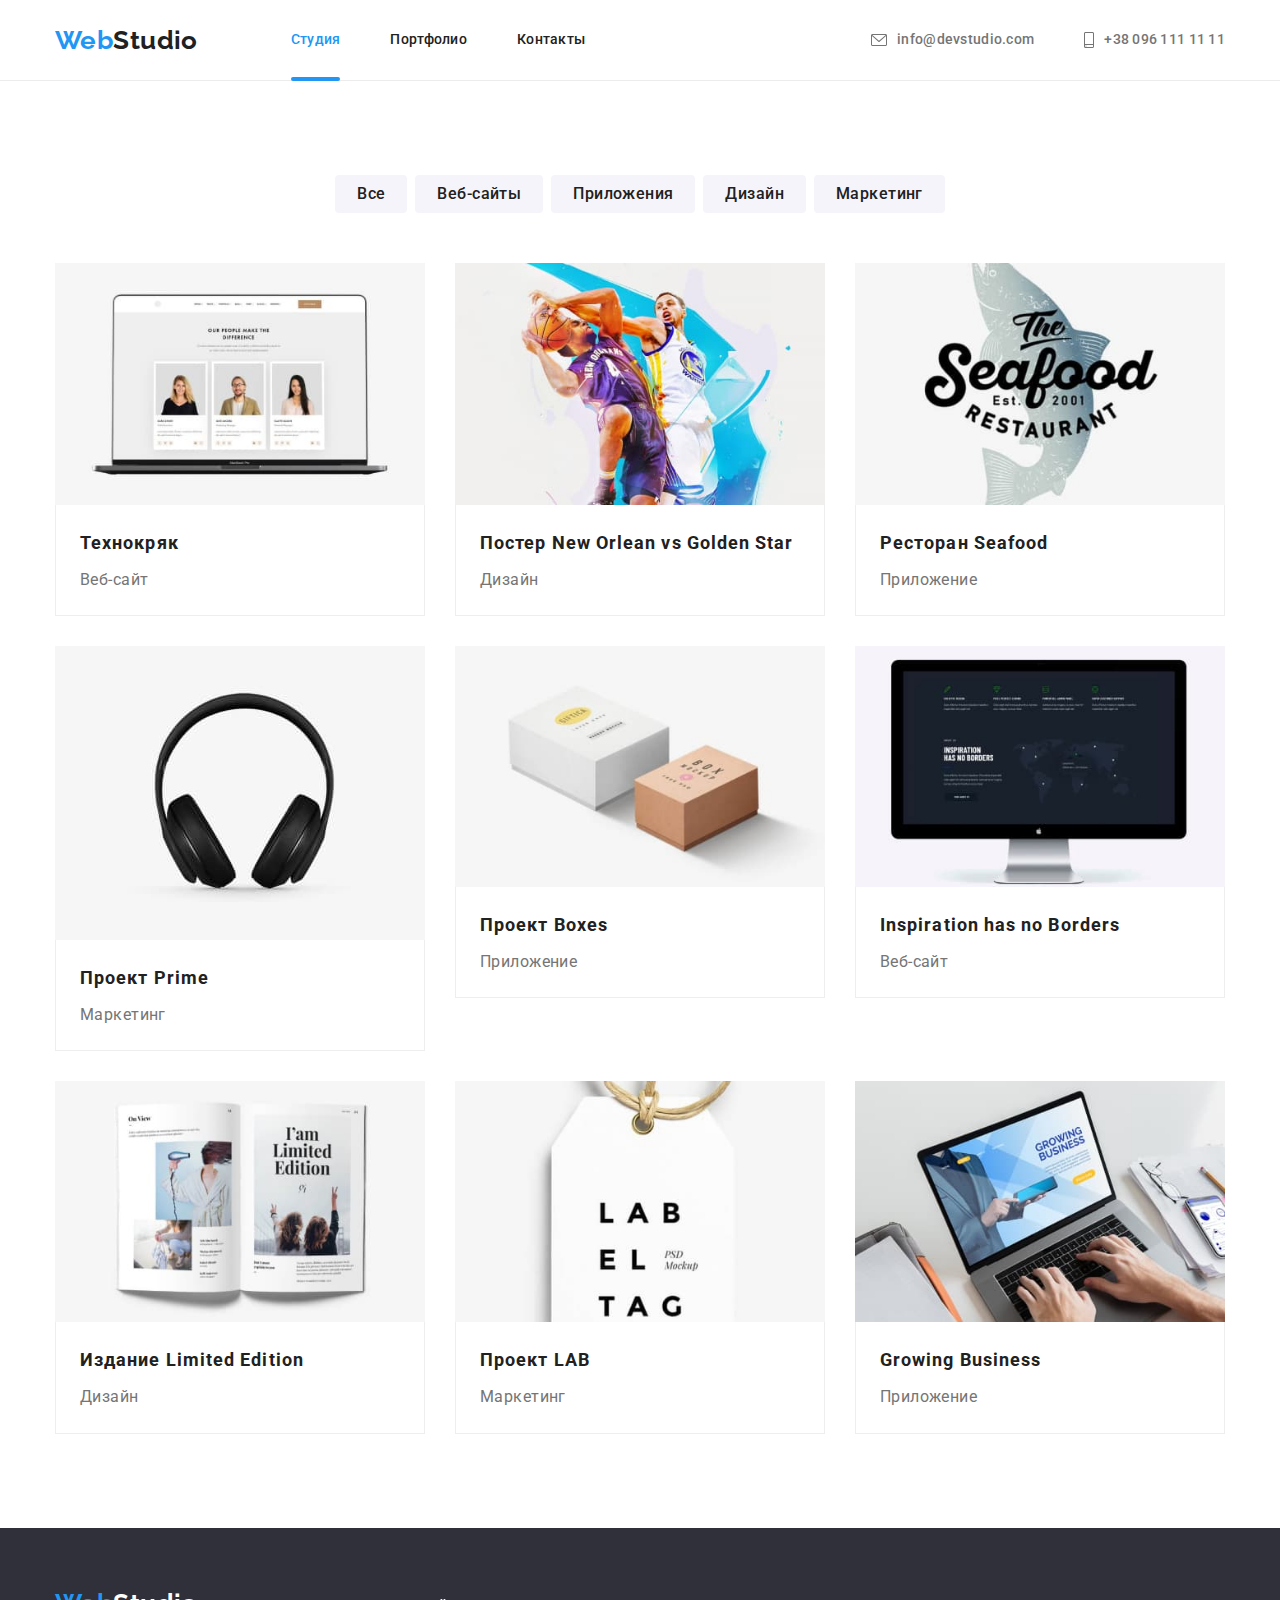
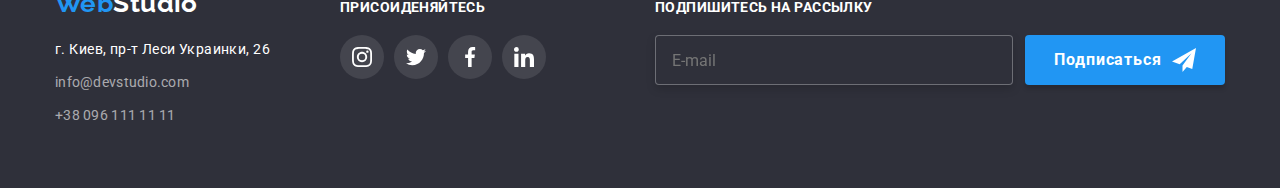
==== commit f73a373c: "done" ====
--- a/portfolio.html
+++ b/portfolio.html
@@ -33,10 +33,10 @@
         </button>
         <div class="mobile-menu" data-menu>
           <ul class="list mobile-menu__nav">
-            <li class="mobile-menu__nav-item"><a href="./index.html"></a>Студия</li>
-            <li class="mobile-menu__nav-item mobile-menu__current-link">
-              <a href="./portfolio.html"></a>Портфолио
-            </li>
+            <li class="mobile-menu__nav-item">
+              <a href="./index.html"></a>Студия
+            </li>
+            <li class="mobile-menu__nav-item mobile-menu__current-link"><a href="./portfolio.html"></a>Портфолио</li>
             <li class="mobile-menu__nav-item"><a href="#mobile-menu__contacts"></a>Контакты</li>
           </ul>
           <ul class="list mobile-menu__contacts" id="mobile-menu__contacts">
@@ -61,7 +61,7 @@
           </ul>
         </div>
         <nav class="header__navigation">
-          <ul class="list header__nav-links">
+          <ul class="list header__nav-links flex-centered">
             <li>
               <a
                 href="./index.html"
@@ -116,7 +116,6 @@
                     src="./images/portfolio-img/img(1).jpg"
                     alt="Изображение пример Веб-сайт"
                     width="450"
-                    height="294"
                   />
                   <div class="card-overlay">
                     <p class="card-desc">
@@ -143,7 +142,6 @@
                     src="./images/portfolio-img/img(2).jpg"
                     alt="Изображение пример Дизайн"
                     width="450"
-                    height="294"
                   />
                   <div class="card-overlay">
                     <p class="card-desc">
@@ -172,7 +170,6 @@
                     src="./images/portfolio-img/img(3).jpg"
                     alt="Изображение пример Приложение"
                     width="450"
-                    height="294"
                   />
                   <div class="card-overlay">
                     <p class="card-desc">
@@ -199,7 +196,6 @@
                     src="./images/portfolio-img/img(4).jpg"
                     alt="Изображение пример Маркетинг"
                     width="450"
-                    height="294"
                   />
                   <div class="card-overlay">
                     <p class="card-desc">
@@ -226,7 +222,6 @@
                     src="./images/portfolio-img/img(5).jpg"
                     alt="Изображение пример Приложение"
                     width="450"
-                    height="294"
                   />
                   <div class="card-overlay">
                     <p class="card-desc">
@@ -253,7 +248,6 @@
                     src="./images/portfolio-img/img(6).jpg"
                     alt="Изображение пример Веб-сайт"
                     width="450"
-                    height="294"
                   />
                   <div class="card-overlay">
                     <p class="card-desc">
@@ -280,7 +274,6 @@
                     src="./images/portfolio-img/img(7).jpg"
                     alt="Изображение пример Дизайн"
                     width="450"
-                    height="294"
                   />
                   <div class="card-overlay">
                     <p class="card-desc">
@@ -307,7 +300,6 @@
                     src="./images/portfolio-img/img(8).jpg"
                     alt="Изображение пример Маркетинг"
                     width="450"
-                    height="294"
                   />
                   <div class="card-overlay">
                     <p class="card-desc">
@@ -334,7 +326,6 @@
                     src="./images/portfolio-img/img(9).jpg"
                     alt="Изображение пример Приложение"
                     width="450"
-                    height="294"
                   />
                   <div class="card-overlay">
                     <p class="card-desc">
--- a/css/main.min.css
+++ b/css/main.min.css
@@ -1 +1 @@
-:root{--prime-bg-color: #ffffff;--footer-bg-color: #2F303A;--third-bg-color: #F5F4FA;--primary-txt-color: #757575;--secondary-txt-color: #212121;--focus-color: #2196F3;--btn-hv-color: #188CE8;--transaction-time: cubic-bezier(0.4, 0, 0.2, 1)}.visually-hidden{position:absolute;width:1px;height:1px;margin:-1px;border:0;padding:0;white-space:nowrap;-webkit-clip-path:inset(100%);clip-path:inset(100%);clip:rect(0 0 0 0);overflow:hidden}body{background-color:var(--prime-bg-color);color:var(--primary-txt-color);font-family:"Roboto",sans-serif;font-size:14px;line-height:1.14;letter-spacing:.03em}h1,h2,h3,h4,h5,h6,p{margin:0}img{display:block;max-width:100%;height:auto}address{font-style:normal}.list{list-style:none;font-style:normal;padding:0;margin:0}.link{text-decoration:none}.flex-centered{display:-webkit-box;display:-ms-flexbox;display:flex;-webkit-box-align:center;-ms-flex-align:center;align-items:center;-webkit-box-pack:center;-ms-flex-pack:center;justify-content:center}.section{padding-top:60px;padding-bottom:60px;min-width:480px}@media screen and (min-width: 1200px){.section{padding-top:94px;padding-bottom:94px}}.section--padding-top-reset{padding-top:0px}.section--bgc-change{background-color:var(--third-bg-color)}.container{margin-left:auto;margin-right:auto;width:480px;padding-left:15px;padding-right:15px}@media screen and (min-width: 768px){.container{width:768px}}@media screen and (min-width: 1200px){.container{width:1200px}}.contact{display:-webkit-box;display:-ms-flexbox;display:flex;-webkit-box-align:center;-ms-flex-align:center;align-items:center;-webkit-box-pack:center;-ms-flex-pack:center;justify-content:center;font-weight:500;letter-spacing:.02em;color:inherit;-webkit-transition:color 250ms var(--transaction-time);transition:color 250ms var(--transaction-time)}.contact:hover,.contact:focus{color:var(--focus-color)}.logo{font-family:"Raleway",sans-serif;font-weight:700;font-size:26px;line-height:1.19;color:var(--focus-color)}.btn{display:-webkit-box;display:-ms-flexbox;display:flex;-webkit-box-align:center;-ms-flex-align:center;align-items:center;-webkit-box-pack:center;-ms-flex-pack:center;justify-content:center;margin-right:auto;margin-left:auto;width:200px;height:50px;font-weight:700;font-size:16px;line-height:1.88;letter-spacing:.06em;background-color:var(--focus-color);color:var(--prime-bg-color);border:none;-webkit-box-shadow:0px 4px 4px rgba(0,0,0,.15);box-shadow:0px 4px 4px rgba(0,0,0,.15);border-radius:4px;cursor:pointer;-webkit-transition:background-color 250ms var(--transaction-time),-webkit-box-shadow 250ms var(--transaction-time);transition:background-color 250ms var(--transaction-time),-webkit-box-shadow 250ms var(--transaction-time);transition:background-color 250ms var(--transaction-time),box-shadow 250ms var(--transaction-time);transition:background-color 250ms var(--transaction-time),box-shadow 250ms var(--transaction-time),-webkit-box-shadow 250ms var(--transaction-time)}.btn:hover,.btn:focus{background-color:var(--btn-hv-color);-webkit-box-shadow:0px 4px 4px rgba(0,0,0,.15);box-shadow:0px 4px 4px rgba(0,0,0,.15);border-radius:4px}.sections-title{margin-bottom:50px;font-weight:700;font-size:28px;line-height:1.17;text-align:center;color:var(--secondary-txt-color)}@media screen and (min-width: 1200px){.sections-title{font-size:36px}}.list-social-connection{display:-webkit-inline-box;display:-ms-inline-flexbox;display:inline-flex;-webkit-box-pack:center;-ms-flex-pack:center;justify-content:center;gap:10px}.list-social-connection__link{display:-webkit-inline-box;display:-ms-inline-flexbox;display:inline-flex;-webkit-box-pack:center;-ms-flex-pack:center;justify-content:center;-webkit-box-align:center;-ms-flex-align:center;align-items:center;width:44px;height:44px;color:#afb1b8;border-radius:50%;-webkit-transition:color 250ms var(--transaction-time),background-color 250ms var(--transaction-time);transition:color 250ms var(--transaction-time),background-color 250ms var(--transaction-time)}.list-social-connection__link--inverse-bgc{color:var(--prime-bg-color);background-color:rgba(255,255,255,.1)}.list-social-connection__link:hover,.list-social-connection__link:focus{background-color:var(--focus-color);color:var(--prime-bg-color)}.list-social-connection__icon{fill:currentColor}.buttons{-webkit-box-pack:center;-ms-flex-pack:center;justify-content:center;margin-bottom:56px}.buttons>li:not(:last-child){margin-right:8px}.secondary-btn{padding:6px 22px;font-family:inherit;font-weight:500;font-size:16px;line-height:1.62;text-align:center;letter-spacing:inherit;color:var(--secondary-txt-color);background:var(--third-bg-color);border-radius:4px;border:none;cursor:pointer;-webkit-transition:background-color 250ms var(--transaction-time),color 250ms var(--transaction-time),-webkit-box-shadow 250ms var(--transaction-time);transition:background-color 250ms var(--transaction-time),color 250ms var(--transaction-time),-webkit-box-shadow 250ms var(--transaction-time);transition:background-color 250ms var(--transaction-time),color 250ms var(--transaction-time),box-shadow 250ms var(--transaction-time);transition:background-color 250ms var(--transaction-time),color 250ms var(--transaction-time),box-shadow 250ms var(--transaction-time),-webkit-box-shadow 250ms var(--transaction-time)}.secondary-btn:hover,.secondary-btn:focus{color:var(--prime-bg-color);background-color:var(--focus-color);-webkit-box-shadow:0px 3px 1px rgba(0,0,0,.1),0px 1px 2px rgba(0,0,0,.08),0px 2px 2px rgba(0,0,0,.12);box-shadow:0px 3px 1px rgba(0,0,0,.1),0px 1px 2px rgba(0,0,0,.08),0px 2px 2px rgba(0,0,0,.12)}.mobile-menu__btn{z-index:100;background-color:rgba(0,0,0,0);border:none;display:-webkit-box;display:-ms-flexbox;display:flex;-webkit-box-align:center;-ms-flex-align:center;align-items:center;-webkit-box-pack:center;-ms-flex-pack:center;justify-content:center;margin-left:auto}@media screen and (min-width: 768px){.mobile-menu__btn{display:none}}.mobile-menu__btn.is-open .mobile-menu__open{opacity:0}.mobile-menu__close{opacity:0}.mobile-menu__btn.is-open .mobile-menu__close{opacity:1}.mobile-menu{z-index:10;position:fixed;top:0;left:0;padding:48px 40px;display:-webkit-box;display:-ms-flexbox;display:flex;-webkit-box-orient:vertical;-webkit-box-direction:normal;-ms-flex-direction:column;flex-direction:column;width:100%;height:100%;background-color:var(--prime-bg-color);-webkit-transform:translateX(100%);transform:translateX(100%);-webkit-transition:-webkit-transform 500ms;transition:-webkit-transform 500ms;transition:transform 500ms;transition:transform 500ms, -webkit-transform 500ms}.mobile-menu.is-open{-webkit-transform:translateX(0);transform:translateX(0)}@media screen and (min-width: 768px){.mobile-menu{display:none}}.mobile-menu__nav{margin-bottom:auto;font-weight:500;font-size:40px;line-height:1.17;letter-spacing:.02em;color:var(--secondary-txt-color)}.mobile-menu__nav-item:not(:last-child){margin-bottom:32px}.mobile-menu__current-link{color:var(--focus-color)}.mobile-menu__icon:hover,.mobile-menu__icon:focus{fill:var(--focus-color)}.mobile-menu__contacts{margin-bottom:64px;font-weight:500;font-size:24px;line-height:1.17;letter-spacing:.02em}.mobile-menu__contact-item:not(:last-child){margin-bottom:32px}.accent{font-size:34px;line-height:40px;letter-spacing:.02em;color:var(--focus-color)}.mobile-menu__socials{display:-webkit-box;display:-ms-flexbox;display:flex;-ms-flex-wrap:wrap;flex-wrap:wrap;-webkit-box-align:center;-ms-flex-align:center;align-items:center;gap:10px;font-weight:500;font-size:18px;line-height:1.22;letter-spacing:.02em;color:var(--focus-color)}.mobile-menu__socials-item:not(:last-child){padding-right:10px;border-right:1px solid rgba(33,33,33,.2)}.header{border-bottom:#ececec 1px solid;padding-top:16px;padding-bottom:16px}@media screen and (min-width: 768px){.header{padding-top:0px;padding-bottom:0px}}.header__container{display:-webkit-box;display:-ms-flexbox;display:flex;-webkit-box-align:center;-ms-flex-align:center;align-items:center;-webkit-box-pack:justify;-ms-flex-pack:justify;justify-content:space-between}@media screen and (min-width: 768px){.header__container{-webkit-box-pack:center;-ms-flex-pack:center;justify-content:center}}.header__logo{display:block;margin-right:88px}@media screen and (min-width: 1200px){.header__logo{margin-right:93px}}.logo__scnd-txt{color:var(--secondary-txt-color)}.logo__scnd-txt--invers-color{color:var(--prime-bg-color)}.header__navigation{display:-webkit-box;display:-ms-flexbox;display:flex;-webkit-box-align:center;-ms-flex-align:center;align-items:center;-webkit-box-pack:center;-ms-flex-pack:center;justify-content:center}@media screen and (max-width: 767px){.header__navigation{display:none}}.header__navigation-link{display:block;position:relative;padding-top:32px;padding-bottom:32px;font-weight:500;letter-spacing:.02em;color:var(--secondary-txt-color);-webkit-transition:color 250ms var(--transaction-time);transition:color 250ms var(--transaction-time)}.header__navigation-link:hover,.header__navigation-link:focus{color:var(--focus-color)}.header__navigation-link--current{color:var(--focus-color)}.header__navigation-link--current::after{content:"";display:block;position:absolute;bottom:-1px;width:100%;height:4px;background-color:var(--focus-color);border-radius:2px}.header__contacts{margin-left:auto}@media screen and (max-width: 767px){.header__contacts{display:none}}@media screen and (min-width: 768px)and (max-width: 1199px){.header__contacts{display:block;-webkit-box-pack:left;-ms-flex-pack:left;justify-content:left}}@media screen and (min-width: 1200px){.header__contacts{display:-webkit-box;display:-ms-flexbox;display:flex;-webkit-box-pack:center;-ms-flex-pack:center;justify-content:center;-webkit-box-align:center;-ms-flex-align:center;align-items:center}}.header__contact-item{display:-webkit-box;display:-ms-flexbox;display:flex}.header__contact-item:hover,.header__contact-item:focus{color:var(--focus-color)}@media screen and (min-width: 768px)and (max-width: 1199px){.header__contact-item{margin-bottom:10px}}@media screen and (min-width: 1200px){.header__contact-item{-webkit-box-pack:center;-ms-flex-pack:center;justify-content:center;-webkit-box-align:center;-ms-flex-align:center;align-items:center}}.header__contact-item:last-of-type{margin-bottom:0px}.header__contact-icon{fill:currentColor;margin-right:8px}@media screen and (min-width: 1200px){.header__contact-icon{margin-right:10px}}.header__nav-links,.header__contacts{gap:50px}.hero{min-width:480px;max-width:1600px;height:400px;margin-right:auto;margin-left:auto;padding-top:118px;padding-bottom:118px;text-align:center;background-repeat:no-repeat;background-position:center;background-size:cover;background-color:#c4c4c4;background-image:-webkit-gradient(linear, left top, left bottom, from(rgba(47, 48, 58, 0.4)), to(rgba(47, 48, 58, 0.4))),url(../images/bgc-img/hero-section-mob.jpg);background-image:linear-gradient(rgba(47, 48, 58, 0.4), rgba(47, 48, 58, 0.4)),url(../images/bgc-img/hero-section-mob.jpg)}@media screen and (min-device-pixel-ratio: 2),screen and (-webkit-min-device-pixel-ratio: 2),screen and (min-resolution: 192dpi),screen and (min-resolution: 2dppx){.hero .hero{background-image:url(../images/bgc-img/hero-section-mob@2x.jpg)}}@media screen and (min-width: 768px){.hero{background-image:-webkit-gradient(linear, left top, left bottom, from(rgba(47, 48, 58, 0.4)), to(rgba(47, 48, 58, 0.4))),url(../images/bgc-img/hero-section-tab.jpg);background-image:linear-gradient(rgba(47, 48, 58, 0.4), rgba(47, 48, 58, 0.4)),url(../images/bgc-img/hero-section-tab.jpg)}}@media screen and (min-width: 768px)and (min-device-pixel-ratio: 2),screen and (min-width: 768px)and (-webkit-min-device-pixel-ratio: 2),screen and (min-width: 768px)and (min-resolution: 192dpi),screen and (min-width: 768px)and (min-resolution: 2dppx){.hero .hero{background-image:url(../images/bgc-img/hero-section-tab@2x.jpg)}}@media screen and (min-width: 1200px){.hero{height:600px;padding-top:200px;padding-bottom:200px;background-image:-webkit-gradient(linear, left top, left bottom, from(rgba(47, 48, 58, 0.4)), to(rgba(47, 48, 58, 0.4))),url(../images/bgc-img/hero-section.jpg);background-image:linear-gradient(rgba(47, 48, 58, 0.4), rgba(47, 48, 58, 0.4)),url(../images/bgc-img/hero-section.jpg)}}@media screen and (min-width: 1200px)and (min-device-pixel-ratio: 2),screen and (min-width: 1200px)and (-webkit-min-device-pixel-ratio: 2),screen and (min-width: 1200px)and (min-resolution: 192dpi),screen and (min-width: 1200px)and (min-resolution: 2dppx){.hero .hero{background-image:url(../images/bgc-img/hero-section@2x.jpg)}}.hero-title{margin-bottom:30px;width:360px;margin-right:auto;margin-left:auto;font-weight:900;font-size:26px;line-height:1.61;text-align:center;letter-spacing:.06em;text-transform:uppercase;color:var(--prime-bg-color)}@media screen and (min-width: 1200px){.hero-title{width:696px;font-size:44px;line-height:1.36}}.backdrop{position:fixed;top:0;left:0;z-index:50;width:100%;height:100%;background-color:rgba(0,0,0,.2);opacity:1;-webkit-transition:opacity 250ms var(--transaction-time);transition:opacity 250ms var(--transaction-time);overflow-y:scroll}.backdrop.is-hidden{opacity:0;pointer-events:none}.backdrop.is-hidden .modal{-webkit-transform:translate(-50%, -50%) scale(0.5);transform:translate(-50%, -50%) scale(0.5);opacity:0}.modal{position:absolute;top:50%;left:50%;padding:40px;min-width:450px;min-height:609px;background:var(--prime-bg-color);-webkit-box-shadow:0px 1px 3px rgba(0,0,0,.12),0px 1px 1px rgba(0,0,0,.14),0px 2px 1px rgba(0,0,0,.2);box-shadow:0px 1px 3px rgba(0,0,0,.12),0px 1px 1px rgba(0,0,0,.14),0px 2px 1px rgba(0,0,0,.2);border-radius:4px;-webkit-transform:translate(-50%, -50%) scale(1);transform:translate(-50%, -50%) scale(1);opacity:1;-webkit-transition:opacity 250ms var(--transaction-time),-webkit-transform 250ms var(--transaction-time);transition:opacity 250ms var(--transaction-time),-webkit-transform 250ms var(--transaction-time);transition:transform 250ms var(--transaction-time),opacity 250ms var(--transaction-time);transition:transform 250ms var(--transaction-time),opacity 250ms var(--transaction-time),-webkit-transform 250ms var(--transaction-time)}@media screen and (min-width: 1200px){.modal{width:528px;height:581px}}.user-feedback-form{width:100%}.form-message{display:inline-block;margin-bottom:12px;font-weight:700;font-size:20px;line-height:1.15;text-align:center;color:var(--secondary-txt-color);letter-spacing:inherit}.form-input{display:-webkit-box;display:-ms-flexbox;display:flex;-webkit-box-orient:vertical;-webkit-box-direction:normal;-ms-flex-direction:column;flex-direction:column;text-align:left;margin-bottom:10px}.form-input:last-of-type{margin-bottom:20px}.input-label{font-size:12px;letter-spacing:.01em;margin-bottom:4px;cursor:pointer}.input-field{width:100%;padding-top:12px;padding-bottom:12px;padding-left:42px;padding-right:12px;height:40px;border:1px solid rgba(33,33,33,.2);border-radius:4px;outline:rgba(0,0,0,0);-webkit-transition:border-color 250ms var(--transaction-time);transition:border-color 250ms var(--transaction-time);cursor:pointer}.input-field:hover,.input-field:focus{border-color:var(--focus-color)}.input-field:hover:hover+.form-icon,.input-field:hover:focus+.form-icon,.input-field:focus:hover+.form-icon,.input-field:focus:focus+.form-icon{color:var(--focus-color)}.input-string{display:inline-block;position:relative;color:#000}.form-icon{position:absolute;left:15px;top:50%;-webkit-transform:translateY(-50%);transform:translateY(-50%);fill:currentColor;-webkit-transition:color 250ms var(--transaction-time);transition:color 250ms var(--transaction-time);cursor:pointer}.comment-field{height:120px;resize:none;padding:12px 16px;border:1px solid rgba(33,33,33,.2);border-radius:4px;outline:rgba(0,0,0,0)}.comment-field:hover,.comment-field:focus{border-color:var(--focus-color)}.user-agreement-txt{display:-webkit-inline-box;display:-ms-inline-flexbox;display:inline-flex;-webkit-box-align:center;-ms-flex-align:center;align-items:center;-webkit-user-select:none;-moz-user-select:none;-ms-user-select:none;user-select:none;margin-bottom:30px;font-size:12px;line-height:1.17}@media screen and (min-width: 1200px){.user-agreement-txt{font-size:inherit;line-height:1.71}}.checkbox-custom{width:16px;height:15px;margin-right:8px;background-image:url(../images/icons/custom-check-box-icons/icon-check-2.svg)}.checkbox:checked+.checkbox-custom{border-color:var(--focus-color);background-image:url(../images/icons/custom-check-box-icons/icon-check-1.svg);background-size:contain;background-origin:border-box;border-radius:2px}.agreement-cond{color:var(--focus-color)}.close-btn{display:-webkit-box;display:-ms-flexbox;display:flex;-webkit-box-align:center;-ms-flex-align:center;align-items:center;-webkit-box-pack:center;-ms-flex-pack:center;justify-content:center;padding:0;position:absolute;top:8px;right:8px;width:30px;height:30px;color:#000;border:1px solid rgba(0,0,0,.1);border-radius:50%;background-color:#fff;cursor:pointer;-webkit-transition:fill 250ms var(--transaction-time);transition:fill 250ms var(--transaction-time)}.close-btn:hover,.close-btn:focus{fill:var(--focus-color)}.why-list{gap:30px;display:-webkit-box;display:-ms-flexbox;display:flex;-ms-flex-wrap:wrap;flex-wrap:wrap}.why-list__item{display:block}@media screen and (min-width: 768px){.why-list__item{width:calc((100% - 60px)/2)}}@media screen and (min-width: 1200px){.why-list__item{width:calc((100% - 90px)/4)}}.why-list__meta{display:-webkit-box;display:-ms-flexbox;display:flex;-webkit-box-pack:center;-ms-flex-pack:center;justify-content:center;-webkit-box-align:center;-ms-flex-align:center;align-items:center;width:450px;height:120px;margin-bottom:30px;background:var(--third-bg-color);border-radius:4px}@media screen and (min-width: 768px){.why-list__meta{width:354px}}@media screen and (min-width: 1200px){.why-list__meta{width:270px}}.why-list__title{margin-bottom:10px;font-weight:700;font-size:14px;text-transform:uppercase;color:var(--secondary-txt-color)}@media screen and (max-width: 767px){.why-list__title{text-align:center}}.why-list__description{line-height:1.71}@media screen and (max-width: 1199px){.work{display:none}}.work-list{gap:30px}.work-list__item{position:relative}.work-list__desc{display:-webkit-box;display:-ms-flexbox;display:flex;-webkit-box-align:center;-ms-flex-align:center;align-items:center;-webkit-box-pack:center;-ms-flex-pack:center;justify-content:center;position:absolute;bottom:0px;width:100%;height:70px;background-image:-webkit-gradient(linear, left top, left bottom, from(rgba(47, 48, 58, 0.8)), to(rgba(47, 48, 58, 0.8)));background-image:linear-gradient(rgba(47, 48, 58, 0.8), rgba(47, 48, 58, 0.8));font-weight:700;text-transform:uppercase;color:var(--prime-bg-color)}.employees-list{display:-webkit-box;display:-ms-flexbox;display:flex;-webkit-box-pack:center;-ms-flex-pack:center;justify-content:center;-webkit-box-align:center;-ms-flex-align:center;align-items:center;-webkit-box-orient:vertical;-webkit-box-direction:normal;-ms-flex-direction:column;flex-direction:column;-ms-flex-wrap:wrap;flex-wrap:wrap;gap:30px}@media screen and (min-width: 768px){.employees-list{-webkit-box-orient:horizontal;-webkit-box-direction:normal;-ms-flex-direction:row;flex-direction:row}}.employees-list__item{max-width:450px;background-color:var(--prime-bg-color);text-align:center;-webkit-box-shadow:0px 1px 3px rgba(0,0,0,.12),0px 1px 1px rgba(0,0,0,.14),0px 2px 1px rgba(0,0,0,.2);box-shadow:0px 1px 3px rgba(0,0,0,.12),0px 1px 1px rgba(0,0,0,.14),0px 2px 1px rgba(0,0,0,.2);border-radius:0px 0px 4px 4px}@media screen and (min-width: 768px){.employees-list__item{max-width:354px}}@media screen and (min-width: 768px){.employees-list__item{max-width:270px}}.employees-list__meta{padding-top:30px;padding-bottom:30px}.employees-list__title{margin-bottom:10px;font-weight:500;font-size:16px;line-height:1.19;color:var(--secondary-txt-color)}.employees-list__position{font-size:16px;line-height:1.19;margin-bottom:16px}.clients-list{display:-webkit-box;display:-ms-flexbox;display:flex;-ms-flex-wrap:wrap;flex-wrap:wrap;-webkit-box-pack:center;-ms-flex-pack:center;justify-content:center;-webkit-box-align:center;-ms-flex-align:center;align-items:center;gap:30px}.clients-list__logo{display:-webkit-box;display:-ms-flexbox;display:flex;-webkit-box-align:center;-ms-flex-align:center;align-items:center;-webkit-box-pack:center;-ms-flex-pack:center;justify-content:center;width:210px;height:92px;color:#afb1b8;border:1px solid #afb1b8;border-radius:4px;-webkit-transition:color 250ms var(--transaction-time),border-color 250ms var(--transaction-time);transition:color 250ms var(--transaction-time),border-color 250ms var(--transaction-time)}.clients-list__logo:hover,.clients-list__logo:focus{border-color:var(--focus-color);color:var(--focus-color)}@media screen and (min-width: 768px){.clients-list__logo{width:226px}}@media screen and (min-width: 1200px){.clients-list__logo{width:170px}}.clients-list__icon{fill:currentColor}.footer{min-width:480px;padding-top:60px;padding-bottom:60px;background-color:var(--footer-bg-color);text-align:center}@media screen and (min-width: 1200px){.footer{text-align:left}}@media screen and (min-width: 1200px){.footer__container{display:-webkit-box;display:-ms-flexbox;display:flex;-webkit-box-align:baseline;-ms-flex-align:baseline;align-items:baseline}}@media screen and (min-width: 1200px){.footer__line-item{margin-right:70px}}.footer__logo{display:inline-block;margin-bottom:20px}.address-links{text-align:center;margin-bottom:60px}@media screen and (min-width: 1200px){.address-links{margin-bottom:0px;text-align:left}}.address-links__item{display:block;margin-bottom:9px}.address-links__item:last-of-type{margin-bottom:0px}.address-links__address{font-style:normal;line-height:1.71;color:var(--prime-bg-color);-webkit-transition:color 250ms var(--transaction-time);transition:color 250ms var(--transaction-time)}.address-links__address:hover,.address-links__address:focus{color:var(--focus-color)}.footer__soc-block{margin-bottom:60px}@media screen and (min-width: 1200px){.footer__soc-block{margin-bottom:0px;margin-right:auto}}.footer__connect-txt{display:block;color:var(--prime-bg-color);text-transform:uppercase;margin-bottom:20px}.footer__contact{letter-spacing:.02em;font-weight:inherit;line-height:1.71;color:rgba(255,255,255,.6);-webkit-transition:color 250ms var(--transaction-time);transition:color 250ms var(--transaction-time)}.footer__contact:hover,.footer__contact:focus{color:var(--focus-color)}@media screen and (min-width: 768px){.footer__tablet-thumb{display:-webkit-box;display:-ms-flexbox;display:flex;-ms-flex-pack:distribute;justify-content:space-around;-webkit-box-align:baseline;-ms-flex-align:baseline;align-items:baseline}}.footer__connect-block{text-align:center}@media screen and (min-width: 1200px){.footer__connect-block{margin-right:0;text-align:left;width:570px;margin-left:auto}}.footer__email-input-form{display:block}@media screen and (min-width: 1200px){.footer__email-input-form{display:-webkit-inline-box;display:-ms-inline-flexbox;display:inline-flex}}.footer__email-input{display:block;margin-bottom:20px;margin-left:auto;margin-right:auto;width:450px;height:50px;font-size:16px;line-height:1.25;color:rgba(255,255,255,.6);background-color:var(--footer-bg-color);border:1px solid rgba(255,255,255,.3);-webkit-filter:drop-shadow(0px 4px 4px rgba(0, 0, 0, 0.15));filter:drop-shadow(0px 4px 4px rgba(0, 0, 0, 0.15));border-radius:4px}@media screen and (min-width: 1200px){.footer__email-input{display:-webkit-inline-box;display:-ms-inline-flexbox;display:inline-flex;-webkit-box-align:center;-ms-flex-align:center;align-items:center;padding:15px 16px;margin-right:12px;width:358px}}.footer__btn{margin-left:auto;margin-right:auto;gap:10px;fill:var(--prime-bg-color)}@media screen and (min-width: 1200px){.footer__btn{margin-left:0px;margin-right:0px}}.cards{-ms-flex-wrap:wrap;flex-wrap:wrap}.buttons{display:-webkit-box;display:-ms-flexbox;display:flex}.border{padding-top:20px;padding-right:24px;padding-bottom:20px;padding-left:24px;border:1px solid #eee;border-top:none}.complete-card{margin-right:30px;margin-bottom:30px;background-color:var(--prime-bg-color)}.complete-card:nth-child(3n){margin-right:0px}.complete-card:nth-last-child(-n+3){margin-bottom:0px}.card-block{display:block;width:450px;text-decoration:none;-webkit-transition:-webkit-box-shadow 250ms var(--transaction-time);transition:-webkit-box-shadow 250ms var(--transaction-time);transition:box-shadow 250ms var(--transaction-time);transition:box-shadow 250ms var(--transaction-time), -webkit-box-shadow 250ms var(--transaction-time)}.card-thumb{position:relative;overflow:hidden;width:450px}.card-overlay{position:absolute;top:0;left:0;width:100%;height:100%;padding:63px 24px;display:-webkit-box;display:-ms-flexbox;display:flex;-webkit-box-align:center;-ms-flex-align:center;align-items:center;-webkit-box-pack:center;-ms-flex-pack:center;justify-content:center;background-color:rgba(33,150,243,.9);-webkit-transform:translateY(100%);transform:translateY(100%);-webkit-transition:-webkit-transform 250ms var(--transaction-time);transition:-webkit-transform 250ms var(--transaction-time);transition:transform 250ms var(--transaction-time);transition:transform 250ms var(--transaction-time), -webkit-transform 250ms var(--transaction-time)}.card-desc{font-size:18px;line-height:1.56;color:var(--prime-bg-color)}.card-block:hover .card-overlay,.card-block:focus .card-overlay{-webkit-transform:translateY(0);transform:translateY(0)}.card-block:hover,.card-block:focus{-webkit-box-shadow:0px 1px 1px rgba(0,0,0,.12),0px 4px 4px rgba(0,0,0,.06),1px 4px 6px rgba(0,0,0,.16);box-shadow:0px 1px 1px rgba(0,0,0,.12),0px 4px 4px rgba(0,0,0,.06),1px 4px 6px rgba(0,0,0,.16)}.c-card-title{margin-bottom:4px;font-weight:700;font-size:18px;line-height:2;letter-spacing:.06em;color:var(--secondary-txt-color)}.c-card-txt{font-size:16px;line-height:1.88;color:var(--primary-txt-color)}/*# sourceMappingURL=main.min.css.map */+:root{--prime-bg-color: #ffffff;--footer-bg-color: #2F303A;--third-bg-color: #F5F4FA;--primary-txt-color: #757575;--secondary-txt-color: #212121;--focus-color: #2196F3;--btn-hv-color: #188CE8;--transaction-time: cubic-bezier(0.4, 0, 0.2, 1)}.visually-hidden{position:absolute;width:1px;height:1px;margin:-1px;border:0;padding:0;white-space:nowrap;-webkit-clip-path:inset(100%);clip-path:inset(100%);clip:rect(0 0 0 0);overflow:hidden}body{background-color:var(--prime-bg-color);color:var(--primary-txt-color);font-family:"Roboto",sans-serif;font-size:14px;line-height:1.14;letter-spacing:.03em}h1,h2,h3,h4,h5,h6,p{margin:0}img{display:block;max-width:100%;height:auto}address{font-style:normal}.list{list-style:none;font-style:normal;padding:0;margin:0}.link{text-decoration:none}.flex-centered{display:-webkit-box;display:-ms-flexbox;display:flex;-webkit-box-align:center;-ms-flex-align:center;align-items:center;-webkit-box-pack:center;-ms-flex-pack:center;justify-content:center}.section{padding-top:60px;padding-bottom:60px;min-width:480px}@media screen and (min-width: 1200px){.section{padding-top:94px;padding-bottom:94px}}.section--padding-top-reset{padding-top:0px}.section--bgc-change{background-color:var(--third-bg-color)}.container{margin-left:auto;margin-right:auto;width:480px;padding-left:15px;padding-right:15px}@media screen and (min-width: 768px){.container{width:768px}}@media screen and (min-width: 1200px){.container{width:1200px}}.contact{display:-webkit-box;display:-ms-flexbox;display:flex;-webkit-box-align:center;-ms-flex-align:center;align-items:center;-webkit-box-pack:center;-ms-flex-pack:center;justify-content:center;font-weight:500;letter-spacing:.02em;color:inherit;-webkit-transition:color 250ms var(--transaction-time);transition:color 250ms var(--transaction-time)}.contact:hover,.contact:focus{color:var(--focus-color)}.logo{font-family:"Raleway",sans-serif;font-weight:700;font-size:26px;line-height:1.19;color:var(--focus-color)}.btn{display:-webkit-box;display:-ms-flexbox;display:flex;-webkit-box-align:center;-ms-flex-align:center;align-items:center;-webkit-box-pack:center;-ms-flex-pack:center;justify-content:center;margin-right:auto;margin-left:auto;width:200px;height:50px;font-weight:700;font-size:16px;line-height:1.88;letter-spacing:.06em;background-color:var(--focus-color);color:var(--prime-bg-color);border:none;-webkit-box-shadow:0px 4px 4px rgba(0,0,0,.15);box-shadow:0px 4px 4px rgba(0,0,0,.15);border-radius:4px;cursor:pointer;-webkit-transition:background-color 250ms var(--transaction-time),-webkit-box-shadow 250ms var(--transaction-time);transition:background-color 250ms var(--transaction-time),-webkit-box-shadow 250ms var(--transaction-time);transition:background-color 250ms var(--transaction-time),box-shadow 250ms var(--transaction-time);transition:background-color 250ms var(--transaction-time),box-shadow 250ms var(--transaction-time),-webkit-box-shadow 250ms var(--transaction-time)}.btn:hover,.btn:focus{background-color:var(--btn-hv-color);-webkit-box-shadow:0px 4px 4px rgba(0,0,0,.15);box-shadow:0px 4px 4px rgba(0,0,0,.15);border-radius:4px}.sections-title{margin-bottom:50px;font-weight:700;font-size:28px;line-height:1.17;text-align:center;color:var(--secondary-txt-color)}@media screen and (min-width: 1200px){.sections-title{font-size:36px}}.list-social-connection{display:-webkit-inline-box;display:-ms-inline-flexbox;display:inline-flex;-webkit-box-pack:center;-ms-flex-pack:center;justify-content:center;gap:10px}.list-social-connection__link{display:-webkit-inline-box;display:-ms-inline-flexbox;display:inline-flex;-webkit-box-pack:center;-ms-flex-pack:center;justify-content:center;-webkit-box-align:center;-ms-flex-align:center;align-items:center;width:44px;height:44px;color:#afb1b8;border-radius:50%;-webkit-transition:color 250ms var(--transaction-time),background-color 250ms var(--transaction-time);transition:color 250ms var(--transaction-time),background-color 250ms var(--transaction-time)}.list-social-connection__link--inverse-bgc{color:var(--prime-bg-color);background-color:rgba(255,255,255,.1)}.list-social-connection__link:hover,.list-social-connection__link:focus{background-color:var(--focus-color);color:var(--prime-bg-color)}.list-social-connection__icon{fill:currentColor}.buttons{display:-webkit-box;display:-ms-flexbox;display:flex;-ms-flex-wrap:wrap;flex-wrap:wrap;margin-bottom:40px}.buttons>li:not(:last-child){margin-right:8px}@media screen and (max-width: 767px){.buttons>li:nth-child(-n+2){margin-bottom:15px}}@media screen and (min-width: 768px){.buttons{-webkit-box-align:center;-ms-flex-align:center;align-items:center;-webkit-box-pack:center;-ms-flex-pack:center;justify-content:center;margin-bottom:30px}}@media screen and (min-width: 1200px){.buttons{margin-bottom:50px}}.secondary-btn{display:-webkit-box;display:-ms-flexbox;display:flex;-webkit-box-pack:center;-ms-flex-pack:center;justify-content:center;-webkit-box-align:center;-ms-flex-align:center;align-items:center;display:inline-block;padding:6px 22px;font-family:inherit;font-weight:500;font-size:16px;line-height:1.62;text-align:center;letter-spacing:inherit;color:var(--secondary-txt-color);background:var(--third-bg-color);border-radius:4px;border:none;cursor:pointer;-webkit-transition:background-color 250ms var(--transaction-time),color 250ms var(--transaction-time),-webkit-box-shadow 250ms var(--transaction-time);transition:background-color 250ms var(--transaction-time),color 250ms var(--transaction-time),-webkit-box-shadow 250ms var(--transaction-time);transition:background-color 250ms var(--transaction-time),color 250ms var(--transaction-time),box-shadow 250ms var(--transaction-time);transition:background-color 250ms var(--transaction-time),color 250ms var(--transaction-time),box-shadow 250ms var(--transaction-time),-webkit-box-shadow 250ms var(--transaction-time)}.secondary-btn:hover,.secondary-btn:focus{color:var(--prime-bg-color);background-color:var(--focus-color);-webkit-box-shadow:0px 3px 1px rgba(0,0,0,.1),0px 1px 2px rgba(0,0,0,.08),0px 2px 2px rgba(0,0,0,.12);box-shadow:0px 3px 1px rgba(0,0,0,.1),0px 1px 2px rgba(0,0,0,.08),0px 2px 2px rgba(0,0,0,.12)}.mobile-menu__btn{z-index:1000;background-color:rgba(0,0,0,0);border:none;display:-webkit-box;display:-ms-flexbox;display:flex;-webkit-box-align:center;-ms-flex-align:center;align-items:center;-webkit-box-pack:center;-ms-flex-pack:center;justify-content:center;margin-left:auto}@media screen and (min-width: 768px){.mobile-menu__btn{display:none}}.mobile-menu__btn.is-open .mobile-menu__open{opacity:0}.mobile-menu__close{opacity:0}.mobile-menu__btn.is-open .mobile-menu__close{opacity:1}.mobile-menu{z-index:100;position:fixed;top:0;left:0;padding:48px 40px;display:-webkit-box;display:-ms-flexbox;display:flex;-webkit-box-orient:vertical;-webkit-box-direction:normal;-ms-flex-direction:column;flex-direction:column;width:100%;height:100%;background-color:var(--prime-bg-color);-webkit-transform:translateX(100%);transform:translateX(100%);-webkit-transition:-webkit-transform 500ms;transition:-webkit-transform 500ms;transition:transform 500ms;transition:transform 500ms, -webkit-transform 500ms;pointer-events:all}.mobile-menu.is-open{-webkit-transform:translateX(0);transform:translateX(0)}@media screen and (min-width: 768px){.mobile-menu{display:none}}.mobile-menu__nav{margin-bottom:auto;font-weight:500;font-size:40px;line-height:1.17;letter-spacing:.02em;color:var(--secondary-txt-color)}.mobile-menu__nav-item:not(:last-child){margin-bottom:32px}.mobile-menu__current-link{color:var(--focus-color)}.mobile-menu__icon:hover,.mobile-menu__icon:focus{fill:var(--focus-color)}.mobile-menu__contacts{margin-bottom:64px;font-weight:500;font-size:24px;line-height:1.17;letter-spacing:.02em}.mobile-menu__contact-item:not(:last-child){margin-bottom:32px}.accent{font-size:34px;line-height:40px;letter-spacing:.02em;color:var(--focus-color)}.mobile-menu__socials{display:-webkit-box;display:-ms-flexbox;display:flex;-ms-flex-wrap:wrap;flex-wrap:wrap;-webkit-box-align:center;-ms-flex-align:center;align-items:center;gap:10px;font-weight:500;font-size:18px;line-height:1.22;letter-spacing:.02em;color:var(--focus-color)}.mobile-menu__socials-item:not(:last-child){padding-right:10px;border-right:1px solid rgba(33,33,33,.2)}.header{border-bottom:#ececec 1px solid;padding-top:16px;padding-bottom:16px}@media screen and (min-width: 768px){.header{padding-top:0px;padding-bottom:0px}}.header__container{display:-webkit-box;display:-ms-flexbox;display:flex;-webkit-box-align:center;-ms-flex-align:center;align-items:center;-webkit-box-pack:justify;-ms-flex-pack:justify;justify-content:space-between}@media screen and (min-width: 768px){.header__container{-webkit-box-pack:center;-ms-flex-pack:center;justify-content:center}}.header__logo{display:block;margin-right:88px}@media screen and (min-width: 1200px){.header__logo{margin-right:93px}}.logo__scnd-txt{color:var(--secondary-txt-color)}.logo__scnd-txt--invers-color{color:var(--prime-bg-color)}.header__navigation{display:-webkit-box;display:-ms-flexbox;display:flex;-webkit-box-align:center;-ms-flex-align:center;align-items:center;-webkit-box-pack:center;-ms-flex-pack:center;justify-content:center}@media screen and (max-width: 767px){.header__navigation{display:none}}.header__navigation-link{display:block;position:relative;padding-top:32px;padding-bottom:32px;font-weight:500;letter-spacing:.02em;color:var(--secondary-txt-color);-webkit-transition:color 250ms var(--transaction-time);transition:color 250ms var(--transaction-time)}.header__navigation-link:hover,.header__navigation-link:focus{color:var(--focus-color)}.header__navigation-link--current{color:var(--focus-color)}.header__navigation-link--current::after{content:"";display:block;position:absolute;bottom:-1px;width:100%;height:4px;background-color:var(--focus-color);border-radius:2px}.header__contacts{margin-left:auto}@media screen and (max-width: 767px){.header__contacts{display:none}}@media screen and (min-width: 768px)and (max-width: 1199px){.header__contacts{display:block;-webkit-box-pack:left;-ms-flex-pack:left;justify-content:left}}@media screen and (min-width: 1200px){.header__contacts{display:-webkit-box;display:-ms-flexbox;display:flex;-webkit-box-pack:center;-ms-flex-pack:center;justify-content:center;-webkit-box-align:center;-ms-flex-align:center;align-items:center}}.header__contact-item{display:-webkit-box;display:-ms-flexbox;display:flex}.header__contact-item:hover,.header__contact-item:focus{color:var(--focus-color)}@media screen and (min-width: 768px)and (max-width: 1199px){.header__contact-item{margin-bottom:10px}}@media screen and (min-width: 1200px){.header__contact-item{-webkit-box-pack:center;-ms-flex-pack:center;justify-content:center;-webkit-box-align:center;-ms-flex-align:center;align-items:center}}.header__contact-item:last-of-type{margin-bottom:0px}.header__contact-icon{fill:currentColor;margin-right:8px}@media screen and (min-width: 1200px){.header__contact-icon{margin-right:10px}}.header__nav-links,.header__contacts{gap:50px}.hero{min-width:480px;max-width:1600px;height:400px;margin-right:auto;margin-left:auto;padding-top:118px;padding-bottom:118px;text-align:center;background-repeat:no-repeat;background-position:center;background-size:cover;background-color:#c4c4c4;background-image:-webkit-gradient(linear, left top, left bottom, from(rgba(47, 48, 58, 0.4)), to(rgba(47, 48, 58, 0.4))),url(../images/bgc-img/hero-section-mob.jpg);background-image:linear-gradient(rgba(47, 48, 58, 0.4), rgba(47, 48, 58, 0.4)),url(../images/bgc-img/hero-section-mob.jpg)}@media screen and (min-device-pixel-ratio: 2),screen and (-webkit-min-device-pixel-ratio: 2),screen and (min-resolution: 192dpi),screen and (min-resolution: 2dppx){.hero .hero{background-image:url(../images/bgc-img/hero-section-mob@2x.jpg)}}@media screen and (min-width: 768px){.hero{background-image:-webkit-gradient(linear, left top, left bottom, from(rgba(47, 48, 58, 0.4)), to(rgba(47, 48, 58, 0.4))),url(../images/bgc-img/hero-section-tab.jpg);background-image:linear-gradient(rgba(47, 48, 58, 0.4), rgba(47, 48, 58, 0.4)),url(../images/bgc-img/hero-section-tab.jpg)}}@media screen and (min-width: 768px)and (min-device-pixel-ratio: 2),screen and (min-width: 768px)and (-webkit-min-device-pixel-ratio: 2),screen and (min-width: 768px)and (min-resolution: 192dpi),screen and (min-width: 768px)and (min-resolution: 2dppx){.hero .hero{background-image:url(../images/bgc-img/hero-section-tab@2x.jpg)}}@media screen and (min-width: 1200px){.hero{height:600px;padding-top:200px;padding-bottom:200px;background-image:-webkit-gradient(linear, left top, left bottom, from(rgba(47, 48, 58, 0.4)), to(rgba(47, 48, 58, 0.4))),url(../images/bgc-img/hero-section.jpg);background-image:linear-gradient(rgba(47, 48, 58, 0.4), rgba(47, 48, 58, 0.4)),url(../images/bgc-img/hero-section.jpg)}}@media screen and (min-width: 1200px)and (min-device-pixel-ratio: 2),screen and (min-width: 1200px)and (-webkit-min-device-pixel-ratio: 2),screen and (min-width: 1200px)and (min-resolution: 192dpi),screen and (min-width: 1200px)and (min-resolution: 2dppx){.hero .hero{background-image:url(../images/bgc-img/hero-section@2x.jpg)}}.hero-title{margin-bottom:30px;width:360px;margin-right:auto;margin-left:auto;font-weight:900;font-size:26px;line-height:1.61;text-align:center;letter-spacing:.06em;text-transform:uppercase;color:var(--prime-bg-color)}@media screen and (min-width: 1200px){.hero-title{width:696px;font-size:44px;line-height:1.36}}.backdrop{position:fixed;top:0;left:0;z-index:50;width:100%;height:100%;background-color:rgba(0,0,0,.2);opacity:1;-webkit-transition:opacity 250ms var(--transaction-time);transition:opacity 250ms var(--transaction-time);overflow-y:scroll}.backdrop.is-hidden{opacity:0;pointer-events:none}.backdrop.is-hidden .modal{-webkit-transform:translate(-50%, -50%) scale(0.5);transform:translate(-50%, -50%) scale(0.5);opacity:0}.modal{position:absolute;top:50%;left:50%;padding:40px;min-width:450px;min-height:609px;background:var(--prime-bg-color);-webkit-box-shadow:0px 1px 3px rgba(0,0,0,.12),0px 1px 1px rgba(0,0,0,.14),0px 2px 1px rgba(0,0,0,.2);box-shadow:0px 1px 3px rgba(0,0,0,.12),0px 1px 1px rgba(0,0,0,.14),0px 2px 1px rgba(0,0,0,.2);border-radius:4px;-webkit-transform:translate(-50%, -50%) scale(1);transform:translate(-50%, -50%) scale(1);opacity:1;-webkit-transition:opacity 250ms var(--transaction-time),-webkit-transform 250ms var(--transaction-time);transition:opacity 250ms var(--transaction-time),-webkit-transform 250ms var(--transaction-time);transition:transform 250ms var(--transaction-time),opacity 250ms var(--transaction-time);transition:transform 250ms var(--transaction-time),opacity 250ms var(--transaction-time),-webkit-transform 250ms var(--transaction-time)}@media screen and (min-width: 1200px){.modal{width:528px;height:581px}}.user-feedback-form{width:100%}.form-message{display:inline-block;margin-bottom:12px;font-weight:700;font-size:20px;line-height:1.15;text-align:center;color:var(--secondary-txt-color);letter-spacing:inherit}.form-input{display:-webkit-box;display:-ms-flexbox;display:flex;-webkit-box-orient:vertical;-webkit-box-direction:normal;-ms-flex-direction:column;flex-direction:column;text-align:left;margin-bottom:10px}.form-input:last-of-type{margin-bottom:20px}.input-label{font-size:12px;letter-spacing:.01em;margin-bottom:4px;cursor:pointer}.input-field{width:100%;padding-top:12px;padding-bottom:12px;padding-left:42px;padding-right:12px;height:40px;border:1px solid rgba(33,33,33,.2);border-radius:4px;outline:rgba(0,0,0,0);-webkit-transition:border-color 250ms var(--transaction-time);transition:border-color 250ms var(--transaction-time);cursor:pointer}.input-field:hover,.input-field:focus{border-color:var(--focus-color)}.input-field:hover:hover+.form-icon,.input-field:hover:focus+.form-icon,.input-field:focus:hover+.form-icon,.input-field:focus:focus+.form-icon{color:var(--focus-color)}.input-string{display:inline-block;position:relative;color:#000}.form-icon{position:absolute;left:15px;top:50%;-webkit-transform:translateY(-50%);transform:translateY(-50%);fill:currentColor;-webkit-transition:color 250ms var(--transaction-time);transition:color 250ms var(--transaction-time);cursor:pointer}.comment-field{height:120px;resize:none;padding:12px 16px;border:1px solid rgba(33,33,33,.2);border-radius:4px;outline:rgba(0,0,0,0)}.comment-field:hover,.comment-field:focus{border-color:var(--focus-color)}.user-agreement-txt{display:-webkit-inline-box;display:-ms-inline-flexbox;display:inline-flex;-webkit-box-align:center;-ms-flex-align:center;align-items:center;-webkit-user-select:none;-moz-user-select:none;-ms-user-select:none;user-select:none;margin-bottom:30px;font-size:12px;line-height:1.17}@media screen and (min-width: 1200px){.user-agreement-txt{font-size:inherit;line-height:1.71}}.checkbox-custom{width:16px;height:15px;margin-right:8px;background-image:url(../images/icons/custom-check-box-icons/icon-check-2.svg)}.checkbox:checked+.checkbox-custom{border-color:var(--focus-color);background-image:url(../images/icons/custom-check-box-icons/icon-check-1.svg);background-size:contain;background-origin:border-box;border-radius:2px}.agreement-cond{color:var(--focus-color)}.close-btn{display:-webkit-box;display:-ms-flexbox;display:flex;-webkit-box-align:center;-ms-flex-align:center;align-items:center;-webkit-box-pack:center;-ms-flex-pack:center;justify-content:center;padding:0;position:absolute;top:8px;right:8px;width:30px;height:30px;color:#000;border:1px solid rgba(0,0,0,.1);border-radius:50%;background-color:#fff;cursor:pointer;-webkit-transition:fill 250ms var(--transaction-time);transition:fill 250ms var(--transaction-time)}.close-btn:hover,.close-btn:focus{fill:var(--focus-color)}.why-list{gap:30px;display:-webkit-box;display:-ms-flexbox;display:flex;-ms-flex-wrap:wrap;flex-wrap:wrap}.why-list__item{display:block}@media screen and (min-width: 768px){.why-list__item{width:calc((100% - 60px)/2)}}@media screen and (min-width: 1200px){.why-list__item{width:calc((100% - 90px)/4)}}.why-list__meta{display:-webkit-box;display:-ms-flexbox;display:flex;-webkit-box-pack:center;-ms-flex-pack:center;justify-content:center;-webkit-box-align:center;-ms-flex-align:center;align-items:center;width:450px;height:120px;margin-bottom:30px;background:var(--third-bg-color);border-radius:4px}@media screen and (min-width: 768px){.why-list__meta{width:354px}}@media screen and (min-width: 1200px){.why-list__meta{width:270px}}.why-list__title{margin-bottom:10px;font-weight:700;font-size:14px;text-transform:uppercase;color:var(--secondary-txt-color)}@media screen and (max-width: 767px){.why-list__title{text-align:center}}.why-list__description{line-height:1.71}@media screen and (max-width: 1199px){.work{display:none}}.work-list{gap:30px}.work-list__item{position:relative}.work-list__desc{display:-webkit-box;display:-ms-flexbox;display:flex;-webkit-box-align:center;-ms-flex-align:center;align-items:center;-webkit-box-pack:center;-ms-flex-pack:center;justify-content:center;position:absolute;bottom:0px;width:100%;height:70px;background-image:-webkit-gradient(linear, left top, left bottom, from(rgba(47, 48, 58, 0.8)), to(rgba(47, 48, 58, 0.8)));background-image:linear-gradient(rgba(47, 48, 58, 0.8), rgba(47, 48, 58, 0.8));font-weight:700;text-transform:uppercase;color:var(--prime-bg-color)}.employees-list{display:-webkit-box;display:-ms-flexbox;display:flex;-webkit-box-pack:center;-ms-flex-pack:center;justify-content:center;-webkit-box-align:center;-ms-flex-align:center;align-items:center;-webkit-box-orient:vertical;-webkit-box-direction:normal;-ms-flex-direction:column;flex-direction:column;-ms-flex-wrap:wrap;flex-wrap:wrap;gap:30px}@media screen and (min-width: 768px){.employees-list{-webkit-box-orient:horizontal;-webkit-box-direction:normal;-ms-flex-direction:row;flex-direction:row}}.employees-list__item{max-width:450px;background-color:var(--prime-bg-color);text-align:center;-webkit-box-shadow:0px 1px 3px rgba(0,0,0,.12),0px 1px 1px rgba(0,0,0,.14),0px 2px 1px rgba(0,0,0,.2);box-shadow:0px 1px 3px rgba(0,0,0,.12),0px 1px 1px rgba(0,0,0,.14),0px 2px 1px rgba(0,0,0,.2);border-radius:0px 0px 4px 4px}@media screen and (min-width: 768px){.employees-list__item{max-width:354px}}@media screen and (min-width: 768px){.employees-list__item{max-width:270px}}.employees-list__meta{padding-top:30px;padding-bottom:30px}.employees-list__title{margin-bottom:10px;font-weight:500;font-size:16px;line-height:1.19;color:var(--secondary-txt-color)}.employees-list__position{font-size:16px;line-height:1.19;margin-bottom:16px}.clients-list{display:-webkit-box;display:-ms-flexbox;display:flex;-ms-flex-wrap:wrap;flex-wrap:wrap;-webkit-box-pack:center;-ms-flex-pack:center;justify-content:center;-webkit-box-align:center;-ms-flex-align:center;align-items:center;gap:30px}.clients-list__logo{display:-webkit-box;display:-ms-flexbox;display:flex;-webkit-box-align:center;-ms-flex-align:center;align-items:center;-webkit-box-pack:center;-ms-flex-pack:center;justify-content:center;width:210px;height:92px;color:#afb1b8;border:1px solid #afb1b8;border-radius:4px;-webkit-transition:color 250ms var(--transaction-time),border-color 250ms var(--transaction-time);transition:color 250ms var(--transaction-time),border-color 250ms var(--transaction-time)}.clients-list__logo:hover,.clients-list__logo:focus{border-color:var(--focus-color);color:var(--focus-color)}@media screen and (min-width: 768px){.clients-list__logo{width:226px}}@media screen and (min-width: 1200px){.clients-list__logo{width:170px}}.clients-list__icon{fill:currentColor}.footer{min-width:480px;padding-top:60px;padding-bottom:60px;background-color:var(--footer-bg-color);text-align:center}@media screen and (min-width: 1200px){.footer{text-align:left}}@media screen and (min-width: 1200px){.footer__container{display:-webkit-box;display:-ms-flexbox;display:flex;-webkit-box-align:baseline;-ms-flex-align:baseline;align-items:baseline}}@media screen and (min-width: 1200px){.footer__line-item{margin-right:70px}}.footer__logo{display:inline-block;margin-bottom:20px}.address-links{text-align:center;margin-bottom:60px}@media screen and (min-width: 1200px){.address-links{margin-bottom:0px;text-align:left}}.address-links__item{display:block;margin-bottom:9px}.address-links__item:last-of-type{margin-bottom:0px}.address-links__address{font-style:normal;line-height:1.71;color:var(--prime-bg-color);-webkit-transition:color 250ms var(--transaction-time);transition:color 250ms var(--transaction-time)}.address-links__address:hover,.address-links__address:focus{color:var(--focus-color)}.footer__soc-block{margin-bottom:60px}@media screen and (min-width: 1200px){.footer__soc-block{margin-bottom:0px;margin-right:auto}}.footer__connect-txt{display:block;color:var(--prime-bg-color);text-transform:uppercase;margin-bottom:20px}.footer__contact{letter-spacing:.02em;font-weight:inherit;line-height:1.71;color:rgba(255,255,255,.6);-webkit-transition:color 250ms var(--transaction-time);transition:color 250ms var(--transaction-time)}.footer__contact:hover,.footer__contact:focus{color:var(--focus-color)}@media screen and (min-width: 768px){.footer__tablet-thumb{display:-webkit-box;display:-ms-flexbox;display:flex;-ms-flex-pack:distribute;justify-content:space-around;-webkit-box-align:baseline;-ms-flex-align:baseline;align-items:baseline}}.footer__connect-block{text-align:center}@media screen and (min-width: 1200px){.footer__connect-block{margin-right:0;text-align:left;width:570px;margin-left:auto}}.footer__email-input-form{display:block}@media screen and (min-width: 1200px){.footer__email-input-form{display:-webkit-inline-box;display:-ms-inline-flexbox;display:inline-flex}}.footer__email-input{display:block;margin-bottom:20px;margin-left:auto;margin-right:auto;width:450px;height:50px;font-size:16px;line-height:1.25;color:rgba(255,255,255,.6);background-color:var(--footer-bg-color);border:1px solid rgba(255,255,255,.3);-webkit-filter:drop-shadow(0px 4px 4px rgba(0, 0, 0, 0.15));filter:drop-shadow(0px 4px 4px rgba(0, 0, 0, 0.15));border-radius:4px}@media screen and (min-width: 1200px){.footer__email-input{display:-webkit-inline-box;display:-ms-inline-flexbox;display:inline-flex;-webkit-box-align:center;-ms-flex-align:center;align-items:center;padding:15px 16px;margin-right:12px;width:358px}}.footer__btn{margin-left:auto;margin-right:auto;gap:10px;fill:var(--prime-bg-color)}@media screen and (min-width: 1200px){.footer__btn{margin-left:0px;margin-right:0px}}.cards{display:-webkit-box;display:-ms-flexbox;display:flex;-ms-flex-wrap:wrap;flex-wrap:wrap}@media screen and (min-width: 768px){.cards{margin:-15px}}.border{padding-top:20px;padding-right:24px;padding-bottom:20px;padding-left:24px;border:1px solid #eee;border-top:none}.complete-card{background-color:var(--prime-bg-color)}@media screen and (max-width: 767px){.complete-card:not(:last-child){margin-bottom:30px}}@media screen and (min-width: 768px){.complete-card{margin:15px;-ms-flex-preferred-size:calc((100% - 60px)/2);flex-basis:calc((100% - 60px)/2)}}@media screen and (min-width: 1200px){.complete-card{-ms-flex-preferred-size:calc((100% - 90px)/3);flex-basis:calc((100% - 90px)/3)}}.card-block{display:block;text-decoration:none;-webkit-transition:-webkit-box-shadow 250ms var(--transaction-time);transition:-webkit-box-shadow 250ms var(--transaction-time);transition:box-shadow 250ms var(--transaction-time);transition:box-shadow 250ms var(--transaction-time), -webkit-box-shadow 250ms var(--transaction-time)}.card-thumb{position:relative;overflow:hidden}.card-overlay{position:absolute;top:0;left:0;width:100%;height:100%;padding:63px 24px;display:-webkit-box;display:-ms-flexbox;display:flex;-webkit-box-align:center;-ms-flex-align:center;align-items:center;-webkit-box-pack:center;-ms-flex-pack:center;justify-content:center;background-color:rgba(33,150,243,.9);-webkit-transform:translateY(100%);transform:translateY(100%);-webkit-transition:-webkit-transform 250ms var(--transaction-time);transition:-webkit-transform 250ms var(--transaction-time);transition:transform 250ms var(--transaction-time);transition:transform 250ms var(--transaction-time), -webkit-transform 250ms var(--transaction-time)}.card-desc{font-size:18px;line-height:1.56;color:var(--prime-bg-color)}.card-block:hover .card-overlay,.card-block:focus .card-overlay{-webkit-transform:translateY(0);transform:translateY(0)}.card-block:hover,.card-block:focus{-webkit-box-shadow:0px 1px 1px rgba(0,0,0,.12),0px 4px 4px rgba(0,0,0,.06),1px 4px 6px rgba(0,0,0,.16);box-shadow:0px 1px 1px rgba(0,0,0,.12),0px 4px 4px rgba(0,0,0,.06),1px 4px 6px rgba(0,0,0,.16)}.c-card-title{margin-bottom:4px;font-weight:700;font-size:18px;line-height:2;letter-spacing:.06em;color:var(--secondary-txt-color)}.c-card-txt{font-size:16px;line-height:1.88;color:var(--primary-txt-color)}/*# sourceMappingURL=main.min.css.map */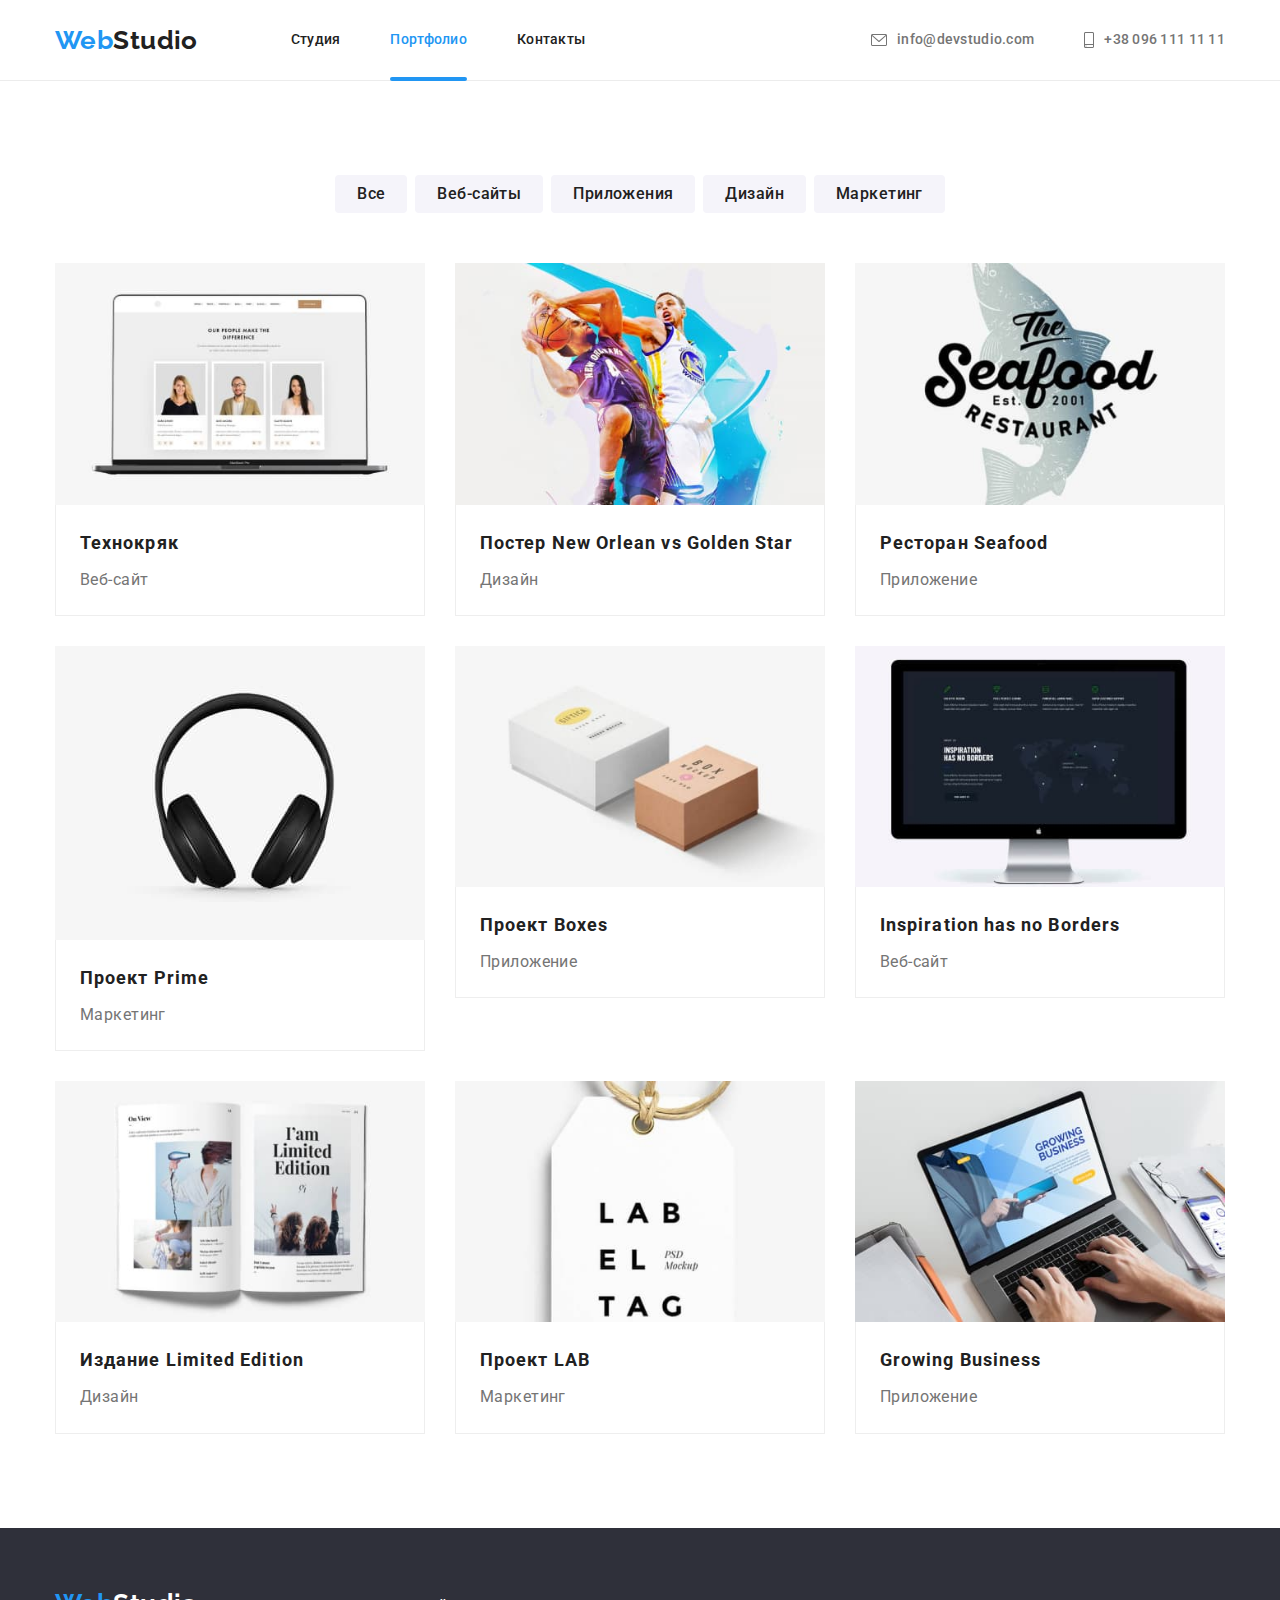
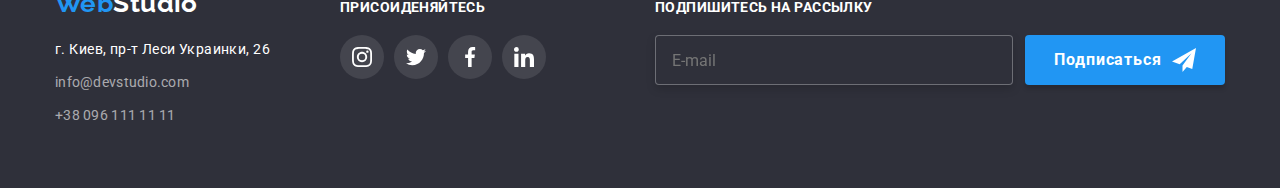
==== commit d7834c4c: "current fixed" ====
--- a/portfolio.html
+++ b/portfolio.html
@@ -65,11 +65,11 @@
             <li>
               <a
                 href="./index.html"
-                class="header__navigation-link link header__navigation-link--current"
+                class="header__navigation-link link"
                 >Студия</a
               >
             </li>
-            <li><a href="./portfolio.html" class="header__navigation-link link">Портфолио</a></li>
+            <li><a href="./portfolio.html" class="header__navigation-link link header__navigation-link--current">Портфолио</a></li>
             <li><a href="#adress" class="header__navigation-link link">Контакты</a></li>
           </ul>
         </nav>
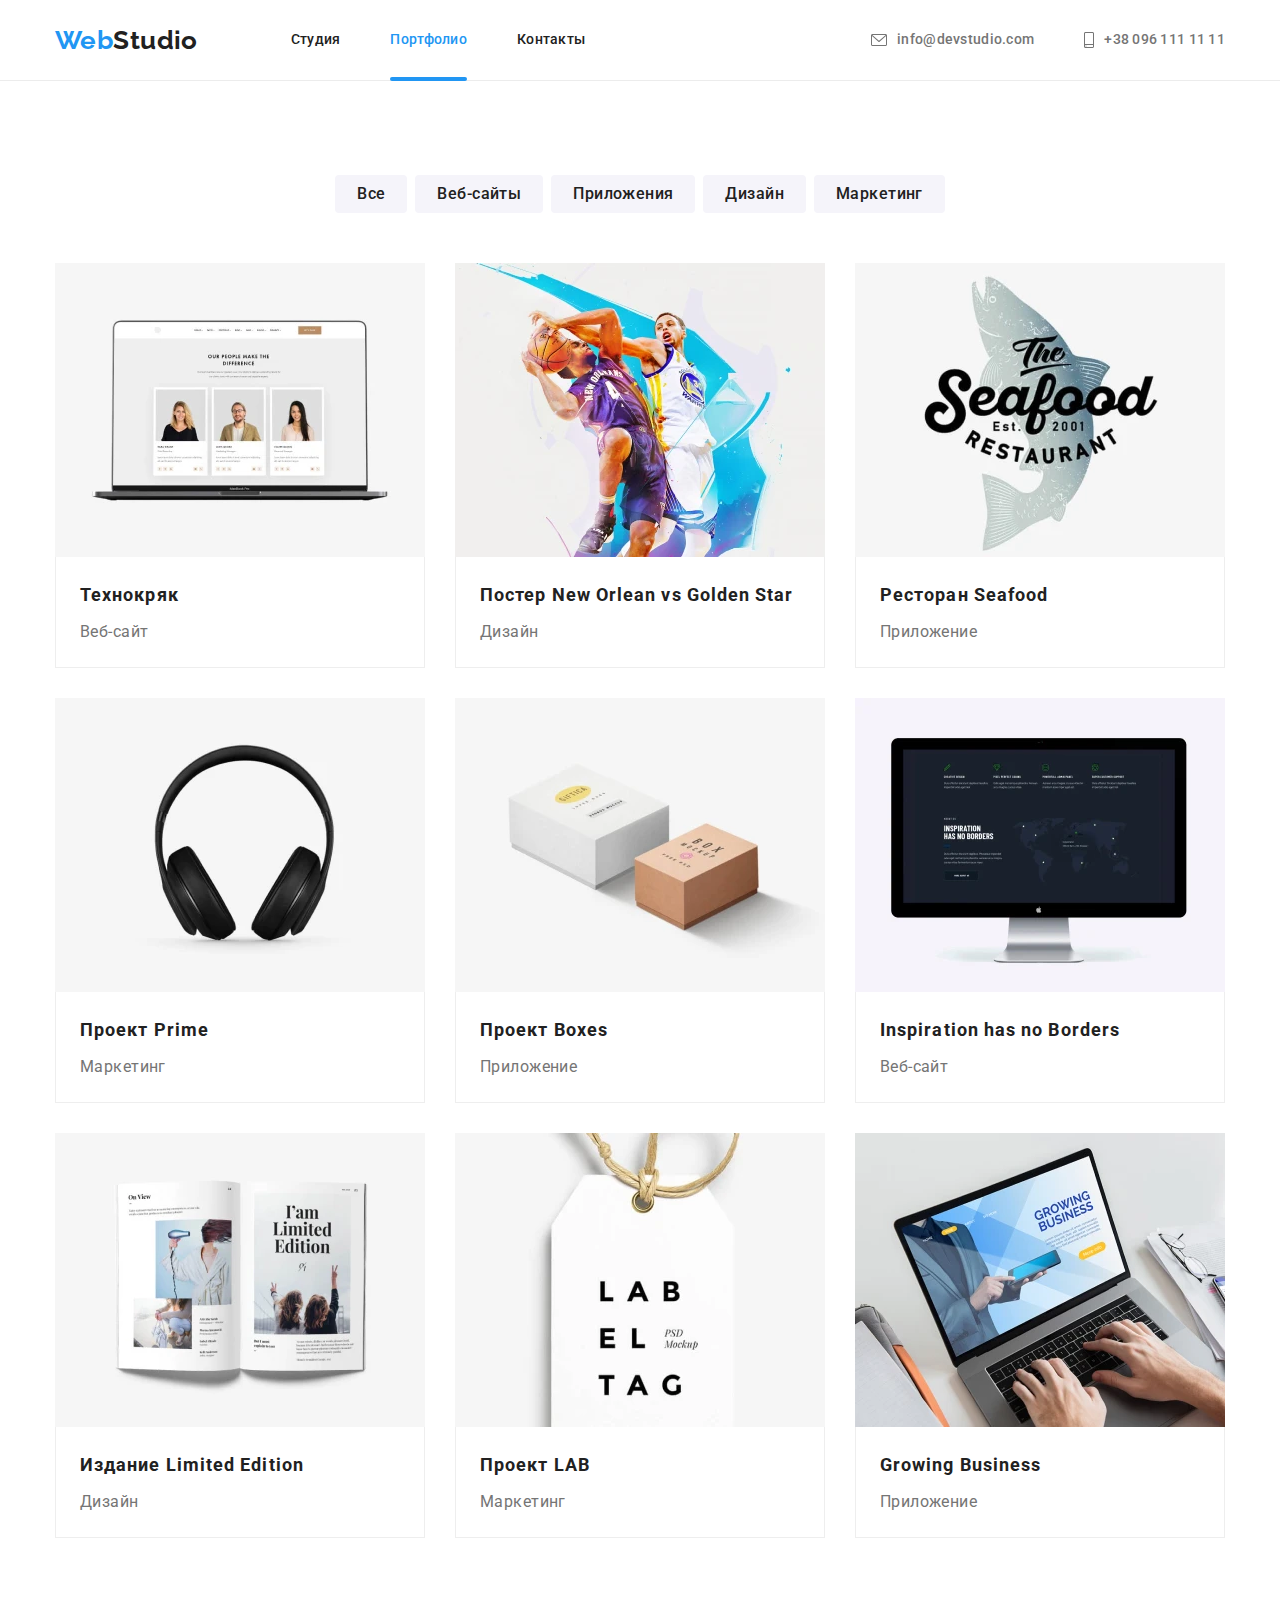
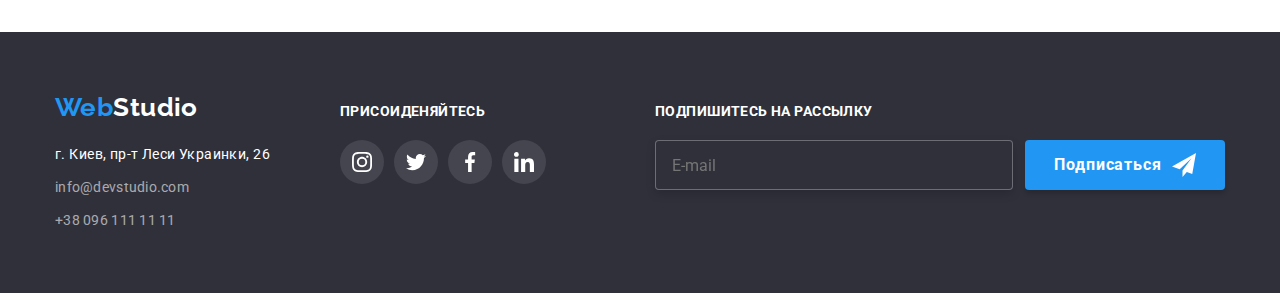
==== commit 48f41e07: "done" ====
--- a/portfolio.html
+++ b/portfolio.html
@@ -34,42 +34,56 @@
         <div class="mobile-menu" data-menu>
           <ul class="list mobile-menu__nav">
             <li class="mobile-menu__nav-item">
-              <a href="./index.html"></a>Студия
-            </li>
-            <li class="mobile-menu__nav-item mobile-menu__current-link"><a href="./portfolio.html"></a>Портфолио</li>
-            <li class="mobile-menu__nav-item"><a href="#mobile-menu__contacts"></a>Контакты</li>
+              <a class="mobile-menu__nav-link link" href="./index.html">Студия</a>
+            </li>
+            <li class="mobile-menu__nav-item">
+              <a
+                class="mobile-menu__nav-link link mobile-menu__current-link"
+                href="./portfolio.html"
+                >Портфолио</a
+              >
+            </li>
+            <li class="mobile-menu__nav-item">
+              <a class="mobile-menu__nav-link link" href="#mobile-menu__contacts">Контакты</a>
+            </li>
           </ul>
           <ul class="list mobile-menu__contacts" id="mobile-menu__contacts">
-            <li class="mobile-menu__contact-item accent"><a href=""></a>+38 096 111 11 11</li>
             <li class="mobile-menu__contact-item">
-              <a href="mailto:info@devstudio.com"></a>info@devstudio.com
+              <a class="link mobile-menu__contact-link accent" href="">+38 096 111 11 11</a>
+            </li>
+            <li class="mobile-menu__contact-item">
+              <a class="link mobile-menu__contact-link" href="mailto:info@devstudio.com"
+                >info@devstudio.com</a
+              >
             </li>
           </ul>
           <ul class="list mobile-menu__socials">
             <li class="mobile-menu__socials-item">
-              <a class="mobile-menu__socials-item-link link" href=""></a>Instagram
+              <a class="mobile-menu__socials-item-link link" href="">Instagram</a>
             </li>
             <li class="mobile-menu__socials-item">
-              <a class="mobile-menu__socials-item-link link" href=""></a>Twitter
+              <a class="mobile-menu__socials-item-link link" href="">Twitter</a>
             </li>
             <li class="mobile-menu__socials-item">
-              <a class="mobile-menu__socials-item-link link" href=""></a>Facebook
+              <a class="mobile-menu__socials-item-link link" href="">Facebook</a>
             </li>
             <li class="mobile-menu__socials-item">
-              <a class="mobile-menu__socials-item-link link" href=""></a>Linkedin
+              <a class="mobile-menu__socials-item-link link" href="">Linkedin</a>
             </li>
           </ul>
         </div>
         <nav class="header__navigation">
           <ul class="list header__nav-links flex-centered">
             <li>
+              <a href="./index.html" class="header__navigation-link link">Студия</a>
+            </li>
+            <li>
               <a
-                href="./index.html"
-                class="header__navigation-link link"
-                >Студия</a
+                href="./portfolio.html"
+                class="header__navigation-link link header__navigation-link--current"
+                >Портфолио</a
               >
             </li>
-            <li><a href="./portfolio.html" class="header__navigation-link link header__navigation-link--current">Портфолио</a></li>
             <li><a href="#adress" class="header__navigation-link link">Контакты</a></li>
           </ul>
         </nav>
@@ -108,15 +122,58 @@
             <li class="complete-card">
               <a href="" class="card-block" rel="noreferrer noopener">
                 <div class="card-thumb">
-                  <img
-                    srcset="
-                      ./images/portfolio-img/img(1).jpg    1x,
-                      ./images/portfolio-img/img(1)@2x.jpg 2x
-                    "
-                    src="./images/portfolio-img/img(1).jpg"
-                    alt="Изображение пример Веб-сайт"
-                    width="450"
-                  />
+                  <picture>
+                    <source
+                      media="(min-width: 1200px)"
+                      srcset="
+                        ./images/portfolio-img/prtf-img-1_lg.webp    1x,
+                        ./images/portfolio-img/prtf-img-1_lg@2x.webp 2x
+                      "
+                      type="image/webp"
+                    />
+                    <source media="(min-width: 1200px)"
+                    srcset="./images/portfolio-img/prtf-img-1_lg.jpeg 1x,
+                    ./images/portfolio-img/prtf-img-1_lg@2x.jpeg 2x"" type="image/jpeg" />
+                    <source
+                      media="(min-width: 768px)"
+                      srcset="
+                        ./images/portfolio-img/prtf-img-1_md.webp    1x,
+                        ./images/portfolio-img/prtf-img-1_md@2x.webp 2x
+                      "
+                      type="image/webp"
+                    />
+                    <source
+                      media="(min-width: 768px)"
+                      srcset="
+                        ./images/portfolio-img/prtf-img-1_md.jpeg    1x,
+                        ./images/portfolio-img/prtf-img-1_md@2x.jpeg 2x
+                      "
+                      type="image/jpeg"
+                    />
+                    <source
+                      media="(max-width: 767px)"
+                      srcset="
+                        ./images/portfolio-img/prtf-img-1_sm.webp    1x,
+                        ./images/portfolio-img/prtf-img-1_sm@2x.webp 2x
+                      "
+                      type="image/webp"
+                    />
+                    <source
+                      media="(max-width: 767px)"
+                      srcset="
+                        ./images/portfolio-img/prtf-img-1_sm.jpeg    1x,
+                        ./images/portfolio-img/prtf-img-1_sm@2x.jpeg 2x
+                      "
+                      type="image/jpeg"
+                    />
+                    <img
+                      src="./images/portfolio-img/prtf-img-1_sm.jpg"
+                      alt="Изображение пример Веб-сайт"
+                      width="450"
+                      height="254"
+                    />
+                  </picture>
+
                   <div class="card-overlay">
                     <p class="card-desc">
                       Ресурс предлагает комплексные предложения с разным уровнем функционала и
@@ -134,15 +191,57 @@
             <li class="complete-card">
               <a href="" class="card-block" rel="noreferrer noopener">
                 <div class="card-thumb">
-                  <img
-                    srcset="
-                      ./images/portfolio-img/img(2).jpg    1x,
-                      ./images/portfolio-img/img(2)@2x.jpg 2x
-                    "
-                    src="./images/portfolio-img/img(2).jpg"
-                    alt="Изображение пример Дизайн"
-                    width="450"
-                  />
+                  <picture>
+                    <source
+                      media="(min-width: 1200px)"
+                      srcset="
+                        ./images/portfolio-img/prtf-img-2_lg.webp    1x,
+                        ./images/portfolio-img/prtf-img-2_lg@2x.webp 2x
+                      "
+                      type="image/webp"
+                    />
+                    <source media="(min-width: 1200px)"
+                    srcset="./images/portfolio-img/prtf-img-2_lg.jpeg 1x,
+                    ./images/portfolio-img/prtf-img-2_lg@2x.jpeg 2x"" type="image/jpeg" />
+                    <source
+                      media="(min-width: 768px)"
+                      srcset="
+                        ./images/portfolio-img/prtf-img-2_md.webp    1x,
+                        ./images/portfolio-img/prtf-img-2_md@2x.webp 2x
+                      "
+                      type="image/webp"
+                    />
+                    <source
+                      media="(min-width: 768px)"
+                      srcset="
+                        ./images/portfolio-img/prtf-img-2_md.jpeg    1x,
+                        ./images/portfolio-img/prtf-img-2_md@2x.jpeg 2x
+                      "
+                      type="image/jpeg"
+                    />
+                    <source
+                      media="(max-width: 767px)"
+                      srcset="
+                        ./images/portfolio-img/prtf-img-2_sm.webp    1x,
+                        ./images/portfolio-img/prtf-img-2_sm@2x.webp 2x
+                      "
+                      type="image/webp"
+                    />
+                    <source
+                      media="(max-width: 767px)"
+                      srcset="
+                        ./images/portfolio-img/prtf-img-2_sm.jpeg    1x,
+                        ./images/portfolio-img/prtf-img-2_sm@2x.jpeg 2x
+                      "
+                      type="image/jpeg"
+                    />
+                    <img
+                      src="./images/portfolio-img/prtf-img-2_sm.jpg"
+                      alt="Изображение пример Дизайн"
+                      width="450"
+                      height="254"
+                    />
+                  </picture>
                   <div class="card-overlay">
                     <p class="card-desc">
                       Ресурс предлагает комплексные предложения с разным уровнем функционала и
@@ -162,15 +261,57 @@
             <li class="complete-card">
               <a href="" class="card-block" rel="noreferrer noopener">
                 <div class="card-thumb">
-                  <img
-                    srcset="
-                      ./images/portfolio-img/img(3).jpg    1x,
-                      ./images/portfolio-img/img(3)@2x.jpg 2x
-                    "
-                    src="./images/portfolio-img/img(3).jpg"
-                    alt="Изображение пример Приложение"
-                    width="450"
-                  />
+                  <picture>
+                    <source
+                      media="(min-width: 1200px)"
+                      srcset="
+                        ./images/portfolio-img/prtf-img-3_lg.webp    1x,
+                        ./images/portfolio-img/prtf-img-3_lg@2x.webp 2x
+                      "
+                      type="image/webp"
+                    />
+                    <source media="(min-width: 1200px)"
+                    srcset="./images/portfolio-img/prtf-img-3_lg.jpeg 1x,
+                    ./images/portfolio-img/prtf-img-3_lg@2x.jpeg 2x"" type="image/jpeg" />
+                    <source
+                      media="(min-width: 768px)"
+                      srcset="
+                        ./images/portfolio-img/prtf-img-3_md.webp    1x,
+                        ./images/portfolio-img/prtf-img-3_md@2x.webp 2x
+                      "
+                      type="image/webp"
+                    />
+                    <source
+                      media="(min-width: 768px)"
+                      srcset="
+                        ./images/portfolio-img/prtf-img-3_md.jpeg    1x,
+                        ./images/portfolio-img/prtf-img-3_md@2x.jpeg 2x
+                      "
+                      type="image/jpeg"
+                    />
+                    <source
+                      media="(max-width: 767px)"
+                      srcset="
+                        ./images/portfolio-img/prtf-img-3_sm.webp    1x,
+                        ./images/portfolio-img/prtf-img-3_sm@2x.webp 2x
+                      "
+                      type="image/webp"
+                    />
+                    <source
+                      media="(max-width: 767px)"
+                      srcset="
+                        ./images/portfolio-img/prtf-img-3_sm.jpeg    1x,
+                        ./images/portfolio-img/prtf-img-3_sm@2x.jpeg 2x
+                      "
+                      type="image/jpeg"
+                    />
+                    <img
+                      src="./images/portfolio-img/prtf-img-3_sm.jpg"
+                      alt="Изображение пример Приложение"
+                      width="450"
+                      height="254"
+                    />
+                  </picture>
                   <div class="card-overlay">
                     <p class="card-desc">
                       Ресурс предлагает комплексные предложения с разным уровнем функционала и
@@ -188,15 +329,57 @@
             <li class="complete-card">
               <a href="" class="card-block" rel="noreferrer noopener">
                 <div class="card-thumb">
-                  <img
-                    srcset="
-                      ./images/portfolio-img/img(4).jpg    1x,
-                      ./images/portfolio-img/img(4)@2x.jpg 2x
-                    "
-                    src="./images/portfolio-img/img(4).jpg"
-                    alt="Изображение пример Маркетинг"
-                    width="450"
-                  />
+                  <picture>
+                    <source
+                      media="(min-width: 1200px)"
+                      srcset="
+                        ./images/portfolio-img/prtf-img-4_lg.webp    1x,
+                        ./images/portfolio-img/prtf-img-4_lg@2x.webp 2x
+                      "
+                      type="image/webp"
+                    />
+                    <source media="(min-width: 1200px)"
+                    srcset="./images/portfolio-img/prtf-img-4_lg.jpeg 1x,
+                    ./images/portfolio-img/prtf-img-4_lg@2x.jpeg 2x"" type="image/jpeg" />
+                    <source
+                      media="(min-width: 768px)"
+                      srcset="
+                        ./images/portfolio-img/prtf-img-4_md.webp    1x,
+                        ./images/portfolio-img/prtf-img-4_md@2x.webp 2x
+                      "
+                      type="image/webp"
+                    />
+                    <source
+                      media="(min-width: 768px)"
+                      srcset="
+                        ./images/portfolio-img/prtf-img-4_md.jpeg    1x,
+                        ./images/portfolio-img/prtf-img-4_md@2x.jpeg 2x
+                      "
+                      type="image/jpeg"
+                    />
+                    <source
+                      media="(max-width: 767px)"
+                      srcset="
+                        ./images/portfolio-img/prtf-img-4_sm.webp    1x,
+                        ./images/portfolio-img/prtf-img-4_sm@2x.webp 2x
+                      "
+                      type="image/webp"
+                    />
+                    <source
+                      media="(max-width: 767px)"
+                      srcset="
+                        ./images/portfolio-img/prtf-img-4_sm.jpeg    1x,
+                        ./images/portfolio-img/prtf-img-4_sm@2x.jpeg 2x
+                      "
+                      type="image/jpeg"
+                    />
+                    <img
+                      src="./images/portfolio-img/prtf-img-4_sm.jpg"
+                      alt="Изображение пример Маркетинг"
+                      width="450"
+                      height="254"
+                    />
+                  </picture>
                   <div class="card-overlay">
                     <p class="card-desc">
                       Ресурс предлагает комплексные предложения с разным уровнем функционала и
@@ -214,15 +397,58 @@
             <li class="complete-card">
               <a href="" class="card-block" rel="noreferrer noopener">
                 <div class="card-thumb">
-                  <img
-                    srcset="
-                      ./images/portfolio-img/img(5).jpg    1x,
-                      ./images/portfolio-img/img(5)@2x.jpg 2x
-                    "
-                    src="./images/portfolio-img/img(5).jpg"
-                    alt="Изображение пример Приложение"
-                    width="450"
-                  />
+                  <picture>
+                    <source
+                      media="(min-width: 1200px)"
+                      srcset="
+                        ./images/portfolio-img/prtf-img-5_lg.webp    1x,
+                        ./images/portfolio-img/prtf-img-5_lg@2x.webp 2x
+                      "
+                      type="image/webp"
+                    />
+                    <source media="(min-width: 1200px)"
+                    srcset="./images/portfolio-img/prtf-img-5_lg.jpeg 1x,
+                    ./images/portfolio-img/prtf-img-5_lg@2x.jpeg 2x"" type="image/jpeg" />
+                    <source
+                      media="(min-width: 768px)"
+                      srcset="
+                        ./images/portfolio-img/prtf-img-5_md.webp    1x,
+                        ./images/portfolio-img/prtf-img-5_md@2x.webp 2x
+                      "
+                      type="image/webp"
+                    />
+                    <source
+                      media="(min-width: 768px)"
+                      srcset="
+                        ./images/portfolio-img/prtf-img-5_md.jpeg    1x,
+                        ./images/portfolio-img/prtf-img-5_md@2x.jpeg 2x
+                      "
+                      type="image/jpeg"
+                    />
+                    <source
+                      media="(max-width: 767px)"
+                      srcset="
+                        ./images/portfolio-img/prtf-img-5_sm.webp    1x,
+                        ./images/portfolio-img/prtf-img-5_sm@2x.webp 2x
+                      "
+                      type="image/webp"
+                    />
+                    <source
+                      media="(max-width: 767px)"
+                      srcset="
+                        ./images/portfolio-img/prtf-img-5_sm.jpeg    1x,
+                        ./images/portfolio-img/prtf-img-5_sm@2x.jpeg 2x
+                      "
+                      type="image/jpeg"
+                    />
+                    <img
+                      src="./images/portfolio-img/prtf-img-5_sm.jpg"
+                      alt="Изображение пример Приложение"
+                      width="450"
+                      height="254"
+                    />
+                  </picture>
+
                   <div class="card-overlay">
                     <p class="card-desc">
                       Ресурс предлагает комплексные предложения с разным уровнем функционала и
@@ -240,15 +466,58 @@
             <li class="complete-card">
               <a href="" class="card-block" rel="noreferrer noopener">
                 <div class="card-thumb">
-                  <img
-                    srcset="
-                      ./images/portfolio-img/img(6).jpg    1x,
-                      ./images/portfolio-img/img(6)@2x.jpg 2x
-                    "
-                    src="./images/portfolio-img/img(6).jpg"
-                    alt="Изображение пример Веб-сайт"
-                    width="450"
-                  />
+                  <picture>
+                    <source
+                      media="(min-width: 1200px)"
+                      srcset="
+                        ./images/portfolio-img/prtf-img-6_lg.webp    1x,
+                        ./images/portfolio-img/prtf-img-6_lg@2x.webp 2x
+                      "
+                      type="image/webp"
+                    />
+                    <source media="(min-width: 1200px)"
+                    srcset="./images/portfolio-img/prtf-img-6_lg.jpeg 1x,
+                    ./images/portfolio-img/prtf-img-6_lg@2x.jpeg 2x"" type="image/jpeg" />
+                    <source
+                      media="(min-width: 768px)"
+                      srcset="
+                        ./images/portfolio-img/prtf-img-6_md.webp    1x,
+                        ./images/portfolio-img/prtf-img-6_md@2x.webp 2x
+                      "
+                      type="image/webp"
+                    />
+                    <source
+                      media="(min-width: 768px)"
+                      srcset="
+                        ./images/portfolio-img/prtf-img-6_md.jpeg    1x,
+                        ./images/portfolio-img/prtf-img-6_md@2x.jpeg 2x
+                      "
+                      type="image/jpeg"
+                    />
+                    <source
+                      media="(max-width: 767px)"
+                      srcset="
+                        ./images/portfolio-img/prtf-img-6_sm.webp    1x,
+                        ./images/portfolio-img/prtf-img-6_sm@2x.webp 2x
+                      "
+                      type="image/webp"
+                    />
+                    <source
+                      media="(max-width: 767px)"
+                      srcset="
+                        ./images/portfolio-img/prtf-img-6_sm.jpeg    1x,
+                        ./images/portfolio-img/prtf-img-6_sm@2x.jpeg 2x
+                      "
+                      type="image/jpeg"
+                    />
+                    <img
+                      src="./images/portfolio-img/prtf-img-6_sm.jpg"
+                      alt="Изображение пример Веб-сайт"
+                      width="450"
+                      height="254"
+                    />
+                  </picture>
+
                   <div class="card-overlay">
                     <p class="card-desc">
                       Ресурс предлагает комплексные предложения с разным уровнем функционала и
@@ -266,15 +535,58 @@
             <li class="complete-card">
               <a href="" class="card-block" rel="noreferrer noopener">
                 <div class="card-thumb">
-                  <img
-                    srcset="
-                      ./images/portfolio-img/img(7).jpg    1x,
-                      ./images/portfolio-img/img(7)@2x.jpg 2x
-                    "
-                    src="./images/portfolio-img/img(7).jpg"
-                    alt="Изображение пример Дизайн"
-                    width="450"
-                  />
+                  <picture>
+                    <source
+                      media="(min-width: 1200px)"
+                      srcset="
+                        ./images/portfolio-img/prtf-img-7_lg.webp    1x,
+                        ./images/portfolio-img/prtf-img-7_lg@2x.webp 2x
+                      "
+                      type="image/webp"
+                    />
+                    <source media="(min-width: 1200px)"
+                    srcset="./images/portfolio-img/prtf-img-7_lg.jpeg 1x,
+                    ./images/portfolio-img/prtf-img-7_lg@2x.jpeg 2x"" type="image/jpeg" />
+                    <source
+                      media="(min-width: 768px)"
+                      srcset="
+                        ./images/portfolio-img/prtf-img-7_md.webp    1x,
+                        ./images/portfolio-img/prtf-img-7_md@2x.webp 2x
+                      "
+                      type="image/webp"
+                    />
+                    <source
+                      media="(min-width: 768px)"
+                      srcset="
+                        ./images/portfolio-img/prtf-img-7_md.jpeg    1x,
+                        ./images/portfolio-img/prtf-img-7_md@2x.jpeg 2x
+                      "
+                      type="image/jpeg"
+                    />
+                    <source
+                      media="(max-width: 767px)"
+                      srcset="
+                        ./images/portfolio-img/prtf-img-7_sm.webp    1x,
+                        ./images/portfolio-img/prtf-img-7_sm@2x.webp 2x
+                      "
+                      type="image/webp"
+                    />
+                    <source
+                      media="(max-width: 767px)"
+                      srcset="
+                        ./images/portfolio-img/prtf-img-7_sm.jpeg    1x,
+                        ./images/portfolio-img/prtf-img-7_sm@2x.jpeg 2x
+                      "
+                      type="image/jpeg"
+                    />
+                    <img
+                      src="./images/portfolio-img/prtf-img-7_sm.jpg"
+                      alt="Изображение пример Дизайн"
+                      width="450"
+                      height="254"
+                    />
+                  </picture>
+
                   <div class="card-overlay">
                     <p class="card-desc">
                       Ресурс предлагает комплексные предложения с разным уровнем функционала и
@@ -292,15 +604,57 @@
             <li class="complete-card">
               <a href="" class="card-block" rel="noreferrer noopener">
                 <div class="card-thumb">
-                  <img
-                    srcset="
-                      ./images/portfolio-img/img(8).jpg    1x,
-                      ./images/portfolio-img/img(8)@2x.jpg 2x
-                    "
-                    src="./images/portfolio-img/img(8).jpg"
-                    alt="Изображение пример Маркетинг"
-                    width="450"
-                  />
+                  <picture>
+                    <source
+                      media="(min-width: 1200px)"
+                      srcset="
+                        ./images/portfolio-img/prtf-img-8_lg.webp    1x,
+                        ./images/portfolio-img/prtf-img-8_lg@2x.webp 2x
+                      "
+                      type="image/webp"
+                    />
+                    <source media="(min-width: 1200px)"
+                    srcset="./images/portfolio-img/prtf-img-8_lg.jpeg 1x,
+                    ./images/portfolio-img/prtf-img-8_lg@2x.jpeg 2x"" type="image/jpeg" />
+                    <source
+                      media="(min-width: 768px)"
+                      srcset="
+                        ./images/portfolio-img/prtf-img-8_md.webp    1x,
+                        ./images/portfolio-img/prtf-img-8_md@2x.webp 2x
+                      "
+                      type="image/webp"
+                    />
+                    <source
+                      media="(min-width: 768px)"
+                      srcset="
+                        ./images/portfolio-img/prtf-img-8_md.jpeg    1x,
+                        ./images/portfolio-img/prtf-img-8_md@2x.jpeg 2x
+                      "
+                      type="image/jpeg"
+                    />
+                    <source
+                      media="(max-width: 767px)"
+                      srcset="
+                        ./images/portfolio-img/prtf-img-8_sm.webp    1x,
+                        ./images/portfolio-img/prtf-img-8_sm@2x.webp 2x
+                      "
+                      type="image/webp"
+                    />
+                    <source
+                      media="(max-width: 767px)"
+                      srcset="
+                        ./images/portfolio-img/prtf-img-8_sm.jpeg    1x,
+                        ./images/portfolio-img/prtf-img-8_sm@2x.jpeg 2x
+                      "
+                      type="image/jpeg"
+                    />
+                    <img
+                      src="./images/portfolio-img/prtf-img-8_sm.jpg"
+                      alt="Изображение пример Маркетинг"
+                      width="450"
+                      height="254"
+                    />
+                  </picture>
                   <div class="card-overlay">
                     <p class="card-desc">
                       Ресурс предлагает комплексные предложения с разным уровнем функционала и
@@ -318,15 +672,57 @@
             <li class="complete-card">
               <a href="" class="card-block" rel="noreferrer noopener">
                 <div class="card-thumb">
-                  <img
-                    srcset="
-                      ./images/portfolio-img/img(9).jpg    1x,
-                      ./images/portfolio-img/img(9)@2x.jpg 2x
-                    "
-                    src="./images/portfolio-img/img(9).jpg"
-                    alt="Изображение пример Приложение"
-                    width="450"
-                  />
+                  <picture>
+                    <source
+                      media="(min-width: 1200px)"
+                      srcset="
+                        ./images/portfolio-img/prtf-img-9_lg.webp    1x,
+                        ./images/portfolio-img/prtf-img-9_lg@2x.webp 2x
+                      "
+                      type="image/webp"
+                    />
+                    <source media="(min-width: 1200px)"
+                    srcset="./images/portfolio-img/prtf-img-9_lg.jpeg 1x,
+                    ./images/portfolio-img/prtf-img-9_lg@2x.jpeg 2x"" type="image/jpeg" />
+                    <source
+                      media="(min-width: 768px)"
+                      srcset="
+                        ./images/portfolio-img/prtf-img-9_md.webp    1x,
+                        ./images/portfolio-img/prtf-img-9_md@2x.webp 2x
+                      "
+                      type="image/webp"
+                    />
+                    <source
+                      media="(min-width: 768px)"
+                      srcset="
+                        ./images/portfolio-img/prtf-img-9_md.jpeg    1x,
+                        ./images/portfolio-img/prtf-img-9_md@2x.jpeg 2x
+                      "
+                      type="image/jpeg"
+                    />
+                    <source
+                      media="(max-width: 767px)"
+                      srcset="
+                        ./images/portfolio-img/prtf-img-9_sm.webp    1x,
+                        ./images/portfolio-img/prtf-img-9_sm@2x.webp 2x
+                      "
+                      type="image/webp"
+                    />
+                    <source
+                      media="(max-width: 767px)"
+                      srcset="
+                        ./images/portfolio-img/prtf-img-9_sm.jpeg    1x,
+                        ./images/portfolio-img/prtf-img-9_sm@2x.jpeg 2x
+                      "
+                      type="image/jpeg"
+                    />
+                    <img
+                      src="./images/portfolio-img/prtf-img-9_sm.jpg"
+                      alt="Изображение пример Приложение"
+                      width="450"
+                      height="254"
+                    />
+                  </picture>
                   <div class="card-overlay">
                     <p class="card-desc">
                       Ресурс предлагает комплексные предложения с разным уровнем функционала и
--- a/css/main.min.css
+++ b/css/main.min.css
@@ -1 +1 @@
-:root{--prime-bg-color: #ffffff;--footer-bg-color: #2F303A;--third-bg-color: #F5F4FA;--primary-txt-color: #757575;--secondary-txt-color: #212121;--focus-color: #2196F3;--btn-hv-color: #188CE8;--transaction-time: cubic-bezier(0.4, 0, 0.2, 1)}.visually-hidden{position:absolute;width:1px;height:1px;margin:-1px;border:0;padding:0;white-space:nowrap;-webkit-clip-path:inset(100%);clip-path:inset(100%);clip:rect(0 0 0 0);overflow:hidden}body{background-color:var(--prime-bg-color);color:var(--primary-txt-color);font-family:"Roboto",sans-serif;font-size:14px;line-height:1.14;letter-spacing:.03em}h1,h2,h3,h4,h5,h6,p{margin:0}img{display:block;max-width:100%;height:auto}address{font-style:normal}.list{list-style:none;font-style:normal;padding:0;margin:0}.link{text-decoration:none}.flex-centered{display:-webkit-box;display:-ms-flexbox;display:flex;-webkit-box-align:center;-ms-flex-align:center;align-items:center;-webkit-box-pack:center;-ms-flex-pack:center;justify-content:center}.section{padding-top:60px;padding-bottom:60px;min-width:480px}@media screen and (min-width: 1200px){.section{padding-top:94px;padding-bottom:94px}}.section--padding-top-reset{padding-top:0px}.section--bgc-change{background-color:var(--third-bg-color)}.container{margin-left:auto;margin-right:auto;width:480px;padding-left:15px;padding-right:15px}@media screen and (min-width: 768px){.container{width:768px}}@media screen and (min-width: 1200px){.container{width:1200px}}.contact{display:-webkit-box;display:-ms-flexbox;display:flex;-webkit-box-align:center;-ms-flex-align:center;align-items:center;-webkit-box-pack:center;-ms-flex-pack:center;justify-content:center;font-weight:500;letter-spacing:.02em;color:inherit;-webkit-transition:color 250ms var(--transaction-time);transition:color 250ms var(--transaction-time)}.contact:hover,.contact:focus{color:var(--focus-color)}.logo{font-family:"Raleway",sans-serif;font-weight:700;font-size:26px;line-height:1.19;color:var(--focus-color)}.btn{display:-webkit-box;display:-ms-flexbox;display:flex;-webkit-box-align:center;-ms-flex-align:center;align-items:center;-webkit-box-pack:center;-ms-flex-pack:center;justify-content:center;margin-right:auto;margin-left:auto;width:200px;height:50px;font-weight:700;font-size:16px;line-height:1.88;letter-spacing:.06em;background-color:var(--focus-color);color:var(--prime-bg-color);border:none;-webkit-box-shadow:0px 4px 4px rgba(0,0,0,.15);box-shadow:0px 4px 4px rgba(0,0,0,.15);border-radius:4px;cursor:pointer;-webkit-transition:background-color 250ms var(--transaction-time),-webkit-box-shadow 250ms var(--transaction-time);transition:background-color 250ms var(--transaction-time),-webkit-box-shadow 250ms var(--transaction-time);transition:background-color 250ms var(--transaction-time),box-shadow 250ms var(--transaction-time);transition:background-color 250ms var(--transaction-time),box-shadow 250ms var(--transaction-time),-webkit-box-shadow 250ms var(--transaction-time)}.btn:hover,.btn:focus{background-color:var(--btn-hv-color);-webkit-box-shadow:0px 4px 4px rgba(0,0,0,.15);box-shadow:0px 4px 4px rgba(0,0,0,.15);border-radius:4px}.sections-title{margin-bottom:50px;font-weight:700;font-size:28px;line-height:1.17;text-align:center;color:var(--secondary-txt-color)}@media screen and (min-width: 1200px){.sections-title{font-size:36px}}.list-social-connection{display:-webkit-inline-box;display:-ms-inline-flexbox;display:inline-flex;-webkit-box-pack:center;-ms-flex-pack:center;justify-content:center;gap:10px}.list-social-connection__link{display:-webkit-inline-box;display:-ms-inline-flexbox;display:inline-flex;-webkit-box-pack:center;-ms-flex-pack:center;justify-content:center;-webkit-box-align:center;-ms-flex-align:center;align-items:center;width:44px;height:44px;color:#afb1b8;border-radius:50%;-webkit-transition:color 250ms var(--transaction-time),background-color 250ms var(--transaction-time);transition:color 250ms var(--transaction-time),background-color 250ms var(--transaction-time)}.list-social-connection__link--inverse-bgc{color:var(--prime-bg-color);background-color:rgba(255,255,255,.1)}.list-social-connection__link:hover,.list-social-connection__link:focus{background-color:var(--focus-color);color:var(--prime-bg-color)}.list-social-connection__icon{fill:currentColor}.buttons{display:-webkit-box;display:-ms-flexbox;display:flex;-ms-flex-wrap:wrap;flex-wrap:wrap;margin-bottom:40px}.buttons>li:not(:last-child){margin-right:8px}@media screen and (max-width: 767px){.buttons>li:nth-child(-n+2){margin-bottom:15px}}@media screen and (min-width: 768px){.buttons{-webkit-box-align:center;-ms-flex-align:center;align-items:center;-webkit-box-pack:center;-ms-flex-pack:center;justify-content:center;margin-bottom:30px}}@media screen and (min-width: 1200px){.buttons{margin-bottom:50px}}.secondary-btn{display:-webkit-box;display:-ms-flexbox;display:flex;-webkit-box-pack:center;-ms-flex-pack:center;justify-content:center;-webkit-box-align:center;-ms-flex-align:center;align-items:center;display:inline-block;padding:6px 22px;font-family:inherit;font-weight:500;font-size:16px;line-height:1.62;text-align:center;letter-spacing:inherit;color:var(--secondary-txt-color);background:var(--third-bg-color);border-radius:4px;border:none;cursor:pointer;-webkit-transition:background-color 250ms var(--transaction-time),color 250ms var(--transaction-time),-webkit-box-shadow 250ms var(--transaction-time);transition:background-color 250ms var(--transaction-time),color 250ms var(--transaction-time),-webkit-box-shadow 250ms var(--transaction-time);transition:background-color 250ms var(--transaction-time),color 250ms var(--transaction-time),box-shadow 250ms var(--transaction-time);transition:background-color 250ms var(--transaction-time),color 250ms var(--transaction-time),box-shadow 250ms var(--transaction-time),-webkit-box-shadow 250ms var(--transaction-time)}.secondary-btn:hover,.secondary-btn:focus{color:var(--prime-bg-color);background-color:var(--focus-color);-webkit-box-shadow:0px 3px 1px rgba(0,0,0,.1),0px 1px 2px rgba(0,0,0,.08),0px 2px 2px rgba(0,0,0,.12);box-shadow:0px 3px 1px rgba(0,0,0,.1),0px 1px 2px rgba(0,0,0,.08),0px 2px 2px rgba(0,0,0,.12)}.mobile-menu__btn{z-index:1000;background-color:rgba(0,0,0,0);border:none;display:-webkit-box;display:-ms-flexbox;display:flex;-webkit-box-align:center;-ms-flex-align:center;align-items:center;-webkit-box-pack:center;-ms-flex-pack:center;justify-content:center;margin-left:auto}@media screen and (min-width: 768px){.mobile-menu__btn{display:none}}.mobile-menu__btn.is-open .mobile-menu__open{opacity:0}.mobile-menu__close{opacity:0}.mobile-menu__btn.is-open .mobile-menu__close{opacity:1}.mobile-menu{z-index:100;position:fixed;top:0;left:0;padding:48px 40px;display:-webkit-box;display:-ms-flexbox;display:flex;-webkit-box-orient:vertical;-webkit-box-direction:normal;-ms-flex-direction:column;flex-direction:column;width:100%;height:100%;background-color:var(--prime-bg-color);-webkit-transform:translateX(100%);transform:translateX(100%);-webkit-transition:-webkit-transform 500ms;transition:-webkit-transform 500ms;transition:transform 500ms;transition:transform 500ms, -webkit-transform 500ms;pointer-events:all}.mobile-menu.is-open{-webkit-transform:translateX(0);transform:translateX(0)}@media screen and (min-width: 768px){.mobile-menu{display:none}}.mobile-menu__nav{margin-bottom:auto;font-weight:500;font-size:40px;line-height:1.17;letter-spacing:.02em;color:var(--secondary-txt-color)}.mobile-menu__nav-item:not(:last-child){margin-bottom:32px}.mobile-menu__current-link{color:var(--focus-color)}.mobile-menu__icon:hover,.mobile-menu__icon:focus{fill:var(--focus-color)}.mobile-menu__contacts{margin-bottom:64px;font-weight:500;font-size:24px;line-height:1.17;letter-spacing:.02em}.mobile-menu__contact-item:not(:last-child){margin-bottom:32px}.accent{font-size:34px;line-height:40px;letter-spacing:.02em;color:var(--focus-color)}.mobile-menu__socials{display:-webkit-box;display:-ms-flexbox;display:flex;-ms-flex-wrap:wrap;flex-wrap:wrap;-webkit-box-align:center;-ms-flex-align:center;align-items:center;gap:10px;font-weight:500;font-size:18px;line-height:1.22;letter-spacing:.02em;color:var(--focus-color)}.mobile-menu__socials-item:not(:last-child){padding-right:10px;border-right:1px solid rgba(33,33,33,.2)}.header{border-bottom:#ececec 1px solid;padding-top:16px;padding-bottom:16px}@media screen and (min-width: 768px){.header{padding-top:0px;padding-bottom:0px}}.header__container{display:-webkit-box;display:-ms-flexbox;display:flex;-webkit-box-align:center;-ms-flex-align:center;align-items:center;-webkit-box-pack:justify;-ms-flex-pack:justify;justify-content:space-between}@media screen and (min-width: 768px){.header__container{-webkit-box-pack:center;-ms-flex-pack:center;justify-content:center}}.header__logo{display:block;margin-right:88px}@media screen and (min-width: 1200px){.header__logo{margin-right:93px}}.logo__scnd-txt{color:var(--secondary-txt-color)}.logo__scnd-txt--invers-color{color:var(--prime-bg-color)}.header__navigation{display:-webkit-box;display:-ms-flexbox;display:flex;-webkit-box-align:center;-ms-flex-align:center;align-items:center;-webkit-box-pack:center;-ms-flex-pack:center;justify-content:center}@media screen and (max-width: 767px){.header__navigation{display:none}}.header__navigation-link{display:block;position:relative;padding-top:32px;padding-bottom:32px;font-weight:500;letter-spacing:.02em;color:var(--secondary-txt-color);-webkit-transition:color 250ms var(--transaction-time);transition:color 250ms var(--transaction-time)}.header__navigation-link:hover,.header__navigation-link:focus{color:var(--focus-color)}.header__navigation-link--current{color:var(--focus-color)}.header__navigation-link--current::after{content:"";display:block;position:absolute;bottom:-1px;width:100%;height:4px;background-color:var(--focus-color);border-radius:2px}.header__contacts{margin-left:auto}@media screen and (max-width: 767px){.header__contacts{display:none}}@media screen and (min-width: 768px)and (max-width: 1199px){.header__contacts{display:block;-webkit-box-pack:left;-ms-flex-pack:left;justify-content:left}}@media screen and (min-width: 1200px){.header__contacts{display:-webkit-box;display:-ms-flexbox;display:flex;-webkit-box-pack:center;-ms-flex-pack:center;justify-content:center;-webkit-box-align:center;-ms-flex-align:center;align-items:center}}.header__contact-item{display:-webkit-box;display:-ms-flexbox;display:flex}.header__contact-item:hover,.header__contact-item:focus{color:var(--focus-color)}@media screen and (min-width: 768px)and (max-width: 1199px){.header__contact-item{margin-bottom:10px}}@media screen and (min-width: 1200px){.header__contact-item{-webkit-box-pack:center;-ms-flex-pack:center;justify-content:center;-webkit-box-align:center;-ms-flex-align:center;align-items:center}}.header__contact-item:last-of-type{margin-bottom:0px}.header__contact-icon{fill:currentColor;margin-right:8px}@media screen and (min-width: 1200px){.header__contact-icon{margin-right:10px}}.header__nav-links,.header__contacts{gap:50px}.hero{min-width:480px;max-width:1600px;height:400px;margin-right:auto;margin-left:auto;padding-top:118px;padding-bottom:118px;text-align:center;background-repeat:no-repeat;background-position:center;background-size:cover;background-color:#c4c4c4;background-image:-webkit-gradient(linear, left top, left bottom, from(rgba(47, 48, 58, 0.4)), to(rgba(47, 48, 58, 0.4))),url(../images/bgc-img/hero-section-mob.jpg);background-image:linear-gradient(rgba(47, 48, 58, 0.4), rgba(47, 48, 58, 0.4)),url(../images/bgc-img/hero-section-mob.jpg)}@media screen and (min-device-pixel-ratio: 2),screen and (-webkit-min-device-pixel-ratio: 2),screen and (min-resolution: 192dpi),screen and (min-resolution: 2dppx){.hero .hero{background-image:url(../images/bgc-img/hero-section-mob@2x.jpg)}}@media screen and (min-width: 768px){.hero{background-image:-webkit-gradient(linear, left top, left bottom, from(rgba(47, 48, 58, 0.4)), to(rgba(47, 48, 58, 0.4))),url(../images/bgc-img/hero-section-tab.jpg);background-image:linear-gradient(rgba(47, 48, 58, 0.4), rgba(47, 48, 58, 0.4)),url(../images/bgc-img/hero-section-tab.jpg)}}@media screen and (min-width: 768px)and (min-device-pixel-ratio: 2),screen and (min-width: 768px)and (-webkit-min-device-pixel-ratio: 2),screen and (min-width: 768px)and (min-resolution: 192dpi),screen and (min-width: 768px)and (min-resolution: 2dppx){.hero .hero{background-image:url(../images/bgc-img/hero-section-tab@2x.jpg)}}@media screen and (min-width: 1200px){.hero{height:600px;padding-top:200px;padding-bottom:200px;background-image:-webkit-gradient(linear, left top, left bottom, from(rgba(47, 48, 58, 0.4)), to(rgba(47, 48, 58, 0.4))),url(../images/bgc-img/hero-section.jpg);background-image:linear-gradient(rgba(47, 48, 58, 0.4), rgba(47, 48, 58, 0.4)),url(../images/bgc-img/hero-section.jpg)}}@media screen and (min-width: 1200px)and (min-device-pixel-ratio: 2),screen and (min-width: 1200px)and (-webkit-min-device-pixel-ratio: 2),screen and (min-width: 1200px)and (min-resolution: 192dpi),screen and (min-width: 1200px)and (min-resolution: 2dppx){.hero .hero{background-image:url(../images/bgc-img/hero-section@2x.jpg)}}.hero-title{margin-bottom:30px;width:360px;margin-right:auto;margin-left:auto;font-weight:900;font-size:26px;line-height:1.61;text-align:center;letter-spacing:.06em;text-transform:uppercase;color:var(--prime-bg-color)}@media screen and (min-width: 1200px){.hero-title{width:696px;font-size:44px;line-height:1.36}}.backdrop{position:fixed;top:0;left:0;z-index:50;width:100%;height:100%;background-color:rgba(0,0,0,.2);opacity:1;-webkit-transition:opacity 250ms var(--transaction-time);transition:opacity 250ms var(--transaction-time);overflow-y:scroll}.backdrop.is-hidden{opacity:0;pointer-events:none}.backdrop.is-hidden .modal{-webkit-transform:translate(-50%, -50%) scale(0.5);transform:translate(-50%, -50%) scale(0.5);opacity:0}.modal{position:absolute;top:50%;left:50%;padding:40px;min-width:450px;min-height:609px;background:var(--prime-bg-color);-webkit-box-shadow:0px 1px 3px rgba(0,0,0,.12),0px 1px 1px rgba(0,0,0,.14),0px 2px 1px rgba(0,0,0,.2);box-shadow:0px 1px 3px rgba(0,0,0,.12),0px 1px 1px rgba(0,0,0,.14),0px 2px 1px rgba(0,0,0,.2);border-radius:4px;-webkit-transform:translate(-50%, -50%) scale(1);transform:translate(-50%, -50%) scale(1);opacity:1;-webkit-transition:opacity 250ms var(--transaction-time),-webkit-transform 250ms var(--transaction-time);transition:opacity 250ms var(--transaction-time),-webkit-transform 250ms var(--transaction-time);transition:transform 250ms var(--transaction-time),opacity 250ms var(--transaction-time);transition:transform 250ms var(--transaction-time),opacity 250ms var(--transaction-time),-webkit-transform 250ms var(--transaction-time)}@media screen and (min-width: 1200px){.modal{width:528px;height:581px}}.user-feedback-form{width:100%}.form-message{display:inline-block;margin-bottom:12px;font-weight:700;font-size:20px;line-height:1.15;text-align:center;color:var(--secondary-txt-color);letter-spacing:inherit}.form-input{display:-webkit-box;display:-ms-flexbox;display:flex;-webkit-box-orient:vertical;-webkit-box-direction:normal;-ms-flex-direction:column;flex-direction:column;text-align:left;margin-bottom:10px}.form-input:last-of-type{margin-bottom:20px}.input-label{font-size:12px;letter-spacing:.01em;margin-bottom:4px;cursor:pointer}.input-field{width:100%;padding-top:12px;padding-bottom:12px;padding-left:42px;padding-right:12px;height:40px;border:1px solid rgba(33,33,33,.2);border-radius:4px;outline:rgba(0,0,0,0);-webkit-transition:border-color 250ms var(--transaction-time);transition:border-color 250ms var(--transaction-time);cursor:pointer}.input-field:hover,.input-field:focus{border-color:var(--focus-color)}.input-field:hover:hover+.form-icon,.input-field:hover:focus+.form-icon,.input-field:focus:hover+.form-icon,.input-field:focus:focus+.form-icon{color:var(--focus-color)}.input-string{display:inline-block;position:relative;color:#000}.form-icon{position:absolute;left:15px;top:50%;-webkit-transform:translateY(-50%);transform:translateY(-50%);fill:currentColor;-webkit-transition:color 250ms var(--transaction-time);transition:color 250ms var(--transaction-time);cursor:pointer}.comment-field{height:120px;resize:none;padding:12px 16px;border:1px solid rgba(33,33,33,.2);border-radius:4px;outline:rgba(0,0,0,0)}.comment-field:hover,.comment-field:focus{border-color:var(--focus-color)}.user-agreement-txt{display:-webkit-inline-box;display:-ms-inline-flexbox;display:inline-flex;-webkit-box-align:center;-ms-flex-align:center;align-items:center;-webkit-user-select:none;-moz-user-select:none;-ms-user-select:none;user-select:none;margin-bottom:30px;font-size:12px;line-height:1.17}@media screen and (min-width: 1200px){.user-agreement-txt{font-size:inherit;line-height:1.71}}.checkbox-custom{width:16px;height:15px;margin-right:8px;background-image:url(../images/icons/custom-check-box-icons/icon-check-2.svg)}.checkbox:checked+.checkbox-custom{border-color:var(--focus-color);background-image:url(../images/icons/custom-check-box-icons/icon-check-1.svg);background-size:contain;background-origin:border-box;border-radius:2px}.agreement-cond{color:var(--focus-color)}.close-btn{display:-webkit-box;display:-ms-flexbox;display:flex;-webkit-box-align:center;-ms-flex-align:center;align-items:center;-webkit-box-pack:center;-ms-flex-pack:center;justify-content:center;padding:0;position:absolute;top:8px;right:8px;width:30px;height:30px;color:#000;border:1px solid rgba(0,0,0,.1);border-radius:50%;background-color:#fff;cursor:pointer;-webkit-transition:fill 250ms var(--transaction-time);transition:fill 250ms var(--transaction-time)}.close-btn:hover,.close-btn:focus{fill:var(--focus-color)}.why-list{gap:30px;display:-webkit-box;display:-ms-flexbox;display:flex;-ms-flex-wrap:wrap;flex-wrap:wrap}.why-list__item{display:block}@media screen and (min-width: 768px){.why-list__item{width:calc((100% - 60px)/2)}}@media screen and (min-width: 1200px){.why-list__item{width:calc((100% - 90px)/4)}}.why-list__meta{display:-webkit-box;display:-ms-flexbox;display:flex;-webkit-box-pack:center;-ms-flex-pack:center;justify-content:center;-webkit-box-align:center;-ms-flex-align:center;align-items:center;width:450px;height:120px;margin-bottom:30px;background:var(--third-bg-color);border-radius:4px}@media screen and (min-width: 768px){.why-list__meta{width:354px}}@media screen and (min-width: 1200px){.why-list__meta{width:270px}}.why-list__title{margin-bottom:10px;font-weight:700;font-size:14px;text-transform:uppercase;color:var(--secondary-txt-color)}@media screen and (max-width: 767px){.why-list__title{text-align:center}}.why-list__description{line-height:1.71}@media screen and (max-width: 1199px){.work{display:none}}.work-list{gap:30px}.work-list__item{position:relative}.work-list__desc{display:-webkit-box;display:-ms-flexbox;display:flex;-webkit-box-align:center;-ms-flex-align:center;align-items:center;-webkit-box-pack:center;-ms-flex-pack:center;justify-content:center;position:absolute;bottom:0px;width:100%;height:70px;background-image:-webkit-gradient(linear, left top, left bottom, from(rgba(47, 48, 58, 0.8)), to(rgba(47, 48, 58, 0.8)));background-image:linear-gradient(rgba(47, 48, 58, 0.8), rgba(47, 48, 58, 0.8));font-weight:700;text-transform:uppercase;color:var(--prime-bg-color)}.employees-list{display:-webkit-box;display:-ms-flexbox;display:flex;-webkit-box-pack:center;-ms-flex-pack:center;justify-content:center;-webkit-box-align:center;-ms-flex-align:center;align-items:center;-webkit-box-orient:vertical;-webkit-box-direction:normal;-ms-flex-direction:column;flex-direction:column;-ms-flex-wrap:wrap;flex-wrap:wrap;gap:30px}@media screen and (min-width: 768px){.employees-list{-webkit-box-orient:horizontal;-webkit-box-direction:normal;-ms-flex-direction:row;flex-direction:row}}.employees-list__item{max-width:450px;background-color:var(--prime-bg-color);text-align:center;-webkit-box-shadow:0px 1px 3px rgba(0,0,0,.12),0px 1px 1px rgba(0,0,0,.14),0px 2px 1px rgba(0,0,0,.2);box-shadow:0px 1px 3px rgba(0,0,0,.12),0px 1px 1px rgba(0,0,0,.14),0px 2px 1px rgba(0,0,0,.2);border-radius:0px 0px 4px 4px}@media screen and (min-width: 768px){.employees-list__item{max-width:354px}}@media screen and (min-width: 768px){.employees-list__item{max-width:270px}}.employees-list__meta{padding-top:30px;padding-bottom:30px}.employees-list__title{margin-bottom:10px;font-weight:500;font-size:16px;line-height:1.19;color:var(--secondary-txt-color)}.employees-list__position{font-size:16px;line-height:1.19;margin-bottom:16px}.clients-list{display:-webkit-box;display:-ms-flexbox;display:flex;-ms-flex-wrap:wrap;flex-wrap:wrap;-webkit-box-pack:center;-ms-flex-pack:center;justify-content:center;-webkit-box-align:center;-ms-flex-align:center;align-items:center;gap:30px}.clients-list__logo{display:-webkit-box;display:-ms-flexbox;display:flex;-webkit-box-align:center;-ms-flex-align:center;align-items:center;-webkit-box-pack:center;-ms-flex-pack:center;justify-content:center;width:210px;height:92px;color:#afb1b8;border:1px solid #afb1b8;border-radius:4px;-webkit-transition:color 250ms var(--transaction-time),border-color 250ms var(--transaction-time);transition:color 250ms var(--transaction-time),border-color 250ms var(--transaction-time)}.clients-list__logo:hover,.clients-list__logo:focus{border-color:var(--focus-color);color:var(--focus-color)}@media screen and (min-width: 768px){.clients-list__logo{width:226px}}@media screen and (min-width: 1200px){.clients-list__logo{width:170px}}.clients-list__icon{fill:currentColor}.footer{min-width:480px;padding-top:60px;padding-bottom:60px;background-color:var(--footer-bg-color);text-align:center}@media screen and (min-width: 1200px){.footer{text-align:left}}@media screen and (min-width: 1200px){.footer__container{display:-webkit-box;display:-ms-flexbox;display:flex;-webkit-box-align:baseline;-ms-flex-align:baseline;align-items:baseline}}@media screen and (min-width: 1200px){.footer__line-item{margin-right:70px}}.footer__logo{display:inline-block;margin-bottom:20px}.address-links{text-align:center;margin-bottom:60px}@media screen and (min-width: 1200px){.address-links{margin-bottom:0px;text-align:left}}.address-links__item{display:block;margin-bottom:9px}.address-links__item:last-of-type{margin-bottom:0px}.address-links__address{font-style:normal;line-height:1.71;color:var(--prime-bg-color);-webkit-transition:color 250ms var(--transaction-time);transition:color 250ms var(--transaction-time)}.address-links__address:hover,.address-links__address:focus{color:var(--focus-color)}.footer__soc-block{margin-bottom:60px}@media screen and (min-width: 1200px){.footer__soc-block{margin-bottom:0px;margin-right:auto}}.footer__connect-txt{display:block;color:var(--prime-bg-color);text-transform:uppercase;margin-bottom:20px}.footer__contact{letter-spacing:.02em;font-weight:inherit;line-height:1.71;color:rgba(255,255,255,.6);-webkit-transition:color 250ms var(--transaction-time);transition:color 250ms var(--transaction-time)}.footer__contact:hover,.footer__contact:focus{color:var(--focus-color)}@media screen and (min-width: 768px){.footer__tablet-thumb{display:-webkit-box;display:-ms-flexbox;display:flex;-ms-flex-pack:distribute;justify-content:space-around;-webkit-box-align:baseline;-ms-flex-align:baseline;align-items:baseline}}.footer__connect-block{text-align:center}@media screen and (min-width: 1200px){.footer__connect-block{margin-right:0;text-align:left;width:570px;margin-left:auto}}.footer__email-input-form{display:block}@media screen and (min-width: 1200px){.footer__email-input-form{display:-webkit-inline-box;display:-ms-inline-flexbox;display:inline-flex}}.footer__email-input{display:block;margin-bottom:20px;margin-left:auto;margin-right:auto;width:450px;height:50px;font-size:16px;line-height:1.25;color:rgba(255,255,255,.6);background-color:var(--footer-bg-color);border:1px solid rgba(255,255,255,.3);-webkit-filter:drop-shadow(0px 4px 4px rgba(0, 0, 0, 0.15));filter:drop-shadow(0px 4px 4px rgba(0, 0, 0, 0.15));border-radius:4px}@media screen and (min-width: 1200px){.footer__email-input{display:-webkit-inline-box;display:-ms-inline-flexbox;display:inline-flex;-webkit-box-align:center;-ms-flex-align:center;align-items:center;padding:15px 16px;margin-right:12px;width:358px}}.footer__btn{margin-left:auto;margin-right:auto;gap:10px;fill:var(--prime-bg-color)}@media screen and (min-width: 1200px){.footer__btn{margin-left:0px;margin-right:0px}}.cards{display:-webkit-box;display:-ms-flexbox;display:flex;-ms-flex-wrap:wrap;flex-wrap:wrap}@media screen and (min-width: 768px){.cards{margin:-15px}}.border{padding-top:20px;padding-right:24px;padding-bottom:20px;padding-left:24px;border:1px solid #eee;border-top:none}.complete-card{background-color:var(--prime-bg-color)}@media screen and (max-width: 767px){.complete-card:not(:last-child){margin-bottom:30px}}@media screen and (min-width: 768px){.complete-card{margin:15px;-ms-flex-preferred-size:calc((100% - 60px)/2);flex-basis:calc((100% - 60px)/2)}}@media screen and (min-width: 1200px){.complete-card{-ms-flex-preferred-size:calc((100% - 90px)/3);flex-basis:calc((100% - 90px)/3)}}.card-block{display:block;text-decoration:none;-webkit-transition:-webkit-box-shadow 250ms var(--transaction-time);transition:-webkit-box-shadow 250ms var(--transaction-time);transition:box-shadow 250ms var(--transaction-time);transition:box-shadow 250ms var(--transaction-time), -webkit-box-shadow 250ms var(--transaction-time)}.card-thumb{position:relative;overflow:hidden}.card-overlay{position:absolute;top:0;left:0;width:100%;height:100%;padding:63px 24px;display:-webkit-box;display:-ms-flexbox;display:flex;-webkit-box-align:center;-ms-flex-align:center;align-items:center;-webkit-box-pack:center;-ms-flex-pack:center;justify-content:center;background-color:rgba(33,150,243,.9);-webkit-transform:translateY(100%);transform:translateY(100%);-webkit-transition:-webkit-transform 250ms var(--transaction-time);transition:-webkit-transform 250ms var(--transaction-time);transition:transform 250ms var(--transaction-time);transition:transform 250ms var(--transaction-time), -webkit-transform 250ms var(--transaction-time)}.card-desc{font-size:18px;line-height:1.56;color:var(--prime-bg-color)}.card-block:hover .card-overlay,.card-block:focus .card-overlay{-webkit-transform:translateY(0);transform:translateY(0)}.card-block:hover,.card-block:focus{-webkit-box-shadow:0px 1px 1px rgba(0,0,0,.12),0px 4px 4px rgba(0,0,0,.06),1px 4px 6px rgba(0,0,0,.16);box-shadow:0px 1px 1px rgba(0,0,0,.12),0px 4px 4px rgba(0,0,0,.06),1px 4px 6px rgba(0,0,0,.16)}.c-card-title{margin-bottom:4px;font-weight:700;font-size:18px;line-height:2;letter-spacing:.06em;color:var(--secondary-txt-color)}.c-card-txt{font-size:16px;line-height:1.88;color:var(--primary-txt-color)}/*# sourceMappingURL=main.min.css.map */+:root{--prime-bg-color: #ffffff;--footer-bg-color: #2F303A;--third-bg-color: #F5F4FA;--primary-txt-color: #757575;--secondary-txt-color: #212121;--focus-color: #2196F3;--btn-hv-color: #188CE8;--transaction-time: cubic-bezier(0.4, 0, 0.2, 1)}.visually-hidden{position:absolute;width:1px;height:1px;margin:-1px;border:0;padding:0;white-space:nowrap;-webkit-clip-path:inset(100%);clip-path:inset(100%);clip:rect(0 0 0 0);overflow:hidden}body{background-color:var(--prime-bg-color);color:var(--primary-txt-color);font-family:"Roboto",sans-serif;font-size:14px;line-height:1.14;letter-spacing:.03em}h1,h2,h3,h4,h5,h6,p{margin:0}img{display:block;max-width:100%;height:auto}address{font-style:normal}.list{list-style:none;font-style:normal;padding:0;margin:0}.link{text-decoration:none}.flex-centered{display:-webkit-box;display:-ms-flexbox;display:flex;-webkit-box-align:center;-ms-flex-align:center;align-items:center;-webkit-box-pack:center;-ms-flex-pack:center;justify-content:center}.section{padding-top:60px;padding-bottom:60px;width:100%}@media screen and (min-width: 1200px){.section{padding-top:94px;padding-bottom:94px}}.section--padding-top-reset{padding-top:0px}.section--bgc-change{background-color:var(--third-bg-color)}.container{margin-left:auto;margin-right:auto;width:100%;padding-left:15px;padding-right:15px}@media screen and (min-width: 480px){.container{width:480px}}@media screen and (min-width: 768px){.container{width:768px}}@media screen and (min-width: 1200px){.container{width:1200px}}.contact{display:-webkit-box;display:-ms-flexbox;display:flex;-webkit-box-align:center;-ms-flex-align:center;align-items:center;-webkit-box-pack:center;-ms-flex-pack:center;justify-content:center;font-weight:500;letter-spacing:.02em;color:inherit;-webkit-transition:color 250ms var(--transaction-time);transition:color 250ms var(--transaction-time)}.contact:hover,.contact:focus{color:var(--focus-color)}.logo{font-family:"Raleway",sans-serif;font-weight:700;font-size:26px;line-height:1.19;color:var(--focus-color)}.btn{display:-webkit-box;display:-ms-flexbox;display:flex;-webkit-box-align:center;-ms-flex-align:center;align-items:center;-webkit-box-pack:center;-ms-flex-pack:center;justify-content:center;margin-right:auto;margin-left:auto;width:200px;height:50px;font-weight:700;font-size:16px;line-height:1.88;letter-spacing:.06em;background-color:var(--focus-color);color:var(--prime-bg-color);border:none;-webkit-box-shadow:0px 4px 4px rgba(0,0,0,.15);box-shadow:0px 4px 4px rgba(0,0,0,.15);border-radius:4px;cursor:pointer;-webkit-transition:background-color 250ms var(--transaction-time),-webkit-box-shadow 250ms var(--transaction-time);transition:background-color 250ms var(--transaction-time),-webkit-box-shadow 250ms var(--transaction-time);transition:background-color 250ms var(--transaction-time),box-shadow 250ms var(--transaction-time);transition:background-color 250ms var(--transaction-time),box-shadow 250ms var(--transaction-time),-webkit-box-shadow 250ms var(--transaction-time)}.btn:hover,.btn:focus{background-color:var(--btn-hv-color);-webkit-box-shadow:0px 4px 4px rgba(0,0,0,.15);box-shadow:0px 4px 4px rgba(0,0,0,.15);border-radius:4px}.sections-title{margin-bottom:50px;font-weight:700;font-size:28px;line-height:1.17;text-align:center;color:var(--secondary-txt-color)}@media screen and (min-width: 1200px){.sections-title{font-size:36px}}.list-social-connection{display:-webkit-inline-box;display:-ms-inline-flexbox;display:inline-flex;-webkit-box-pack:center;-ms-flex-pack:center;justify-content:center;gap:10px}.list-social-connection__link{display:-webkit-inline-box;display:-ms-inline-flexbox;display:inline-flex;-webkit-box-pack:center;-ms-flex-pack:center;justify-content:center;-webkit-box-align:center;-ms-flex-align:center;align-items:center;width:44px;height:44px;color:#afb1b8;border-radius:50%;-webkit-transition:color 250ms var(--transaction-time),background-color 250ms var(--transaction-time);transition:color 250ms var(--transaction-time),background-color 250ms var(--transaction-time)}.list-social-connection__link--inverse-bgc{color:var(--prime-bg-color);background-color:rgba(255,255,255,.1)}.list-social-connection__link:hover,.list-social-connection__link:focus{background-color:var(--focus-color);color:var(--prime-bg-color)}.list-social-connection__icon{fill:currentColor}.buttons{display:-webkit-box;display:-ms-flexbox;display:flex;-ms-flex-wrap:wrap;flex-wrap:wrap;margin-bottom:40px;gap:8px;row-gap:15px}@media screen and (min-width: 768px){.buttons{-webkit-box-align:center;-ms-flex-align:center;align-items:center;-webkit-box-pack:center;-ms-flex-pack:center;justify-content:center;margin-bottom:30px}}@media screen and (min-width: 1200px){.buttons{margin-bottom:50px}}.secondary-btn{display:-webkit-box;display:-ms-flexbox;display:flex;-webkit-box-pack:center;-ms-flex-pack:center;justify-content:center;-webkit-box-align:center;-ms-flex-align:center;align-items:center;display:inline-block;padding:6px 22px;font-family:inherit;font-weight:500;font-size:16px;line-height:1.62;text-align:center;letter-spacing:inherit;color:var(--secondary-txt-color);background:var(--third-bg-color);border-radius:4px;border:none;cursor:pointer;-webkit-transition:background-color 250ms var(--transaction-time),color 250ms var(--transaction-time),-webkit-box-shadow 250ms var(--transaction-time);transition:background-color 250ms var(--transaction-time),color 250ms var(--transaction-time),-webkit-box-shadow 250ms var(--transaction-time);transition:background-color 250ms var(--transaction-time),color 250ms var(--transaction-time),box-shadow 250ms var(--transaction-time);transition:background-color 250ms var(--transaction-time),color 250ms var(--transaction-time),box-shadow 250ms var(--transaction-time),-webkit-box-shadow 250ms var(--transaction-time)}.secondary-btn:hover,.secondary-btn:focus{color:var(--prime-bg-color);background-color:var(--focus-color);-webkit-box-shadow:0px 3px 1px rgba(0,0,0,.1),0px 1px 2px rgba(0,0,0,.08),0px 2px 2px rgba(0,0,0,.12);box-shadow:0px 3px 1px rgba(0,0,0,.1),0px 1px 2px rgba(0,0,0,.08),0px 2px 2px rgba(0,0,0,.12)}.mobile-menu__btn{z-index:10;background-color:rgba(0,0,0,0);border:none;display:-webkit-box;display:-ms-flexbox;display:flex;-webkit-box-align:center;-ms-flex-align:center;align-items:center;-webkit-box-pack:center;-ms-flex-pack:center;justify-content:center;margin-left:auto}@media screen and (min-width: 768px){.mobile-menu__btn{display:none}}.mobile-menu__btn.is-open .mobile-menu__open{opacity:0}.mobile-menu__close{opacity:0}.mobile-menu__btn.is-open .mobile-menu__close{opacity:1}.mobile-menu{z-index:1;position:fixed;top:0;left:0;padding:48px 40px;display:-webkit-box;display:-ms-flexbox;display:flex;-webkit-box-orient:vertical;-webkit-box-direction:normal;-ms-flex-direction:column;flex-direction:column;width:100%;height:100%;background-color:var(--prime-bg-color);-webkit-transform:translateX(100%);transform:translateX(100%);-webkit-transition:-webkit-transform 500ms;transition:-webkit-transform 500ms;transition:transform 500ms;transition:transform 500ms, -webkit-transform 500ms;pointer-events:all}.mobile-menu.is-open{-webkit-transform:translateX(0);transform:translateX(0)}@media screen and (min-width: 768px){.mobile-menu{display:none}}.mobile-menu__nav{margin-bottom:auto}.mobile-menu__nav-link{font-weight:500;font-size:40px;line-height:1.17;letter-spacing:.02em;color:var(--secondary-txt-color)}.mobile-menu__nav-item:not(:last-child){margin-bottom:32px}.mobile-menu__current-link{color:var(--focus-color)}.mobile-menu__icon:hover,.mobile-menu__icon:focus{fill:var(--focus-color)}.mobile-menu__contacts{margin-bottom:64px}.mobile-menu__contact-item:not(:last-child){margin-bottom:32px}.mobile-menu__contact-link{font-weight:500;font-size:24px;line-height:1.17;letter-spacing:.02em;color:var(--primary-txt-color)}.accent{font-size:34px;line-height:40px;letter-spacing:.02em;color:var(--focus-color)}.mobile-menu__socials{display:-webkit-box;display:-ms-flexbox;display:flex;-ms-flex-wrap:wrap;flex-wrap:wrap;-webkit-box-align:center;-ms-flex-align:center;align-items:center;gap:10px;color:var(--focus-color)}.mobile-menu__socials-item:not(:last-child){padding-right:10px;border-right:1px solid rgba(33,33,33,.2)}.mobile-menu__socials-item-link{font-weight:500;font-size:18px;line-height:1.22;letter-spacing:.02em;color:var(--focus-color)}.header{border-bottom:#ececec 1px solid;padding-top:16px;padding-bottom:16px}@media screen and (min-width: 768px){.header{padding-top:0px;padding-bottom:0px}}.header__container{display:-webkit-box;display:-ms-flexbox;display:flex;-webkit-box-align:center;-ms-flex-align:center;align-items:center;-webkit-box-pack:justify;-ms-flex-pack:justify;justify-content:space-between}@media screen and (min-width: 768px){.header__container{-webkit-box-pack:center;-ms-flex-pack:center;justify-content:center}}.header__logo{display:block;margin-right:88px}@media screen and (min-width: 1200px){.header__logo{margin-right:93px}}.logo__scnd-txt{color:var(--secondary-txt-color)}.logo__scnd-txt--invers-color{color:var(--prime-bg-color)}.header__navigation{display:-webkit-box;display:-ms-flexbox;display:flex;-webkit-box-align:center;-ms-flex-align:center;align-items:center;-webkit-box-pack:center;-ms-flex-pack:center;justify-content:center}@media screen and (max-width: 767px){.header__navigation{display:none}}.header__navigation-link{display:block;position:relative;padding-top:32px;padding-bottom:32px;font-weight:500;letter-spacing:.02em;color:var(--secondary-txt-color);-webkit-transition:color 250ms var(--transaction-time);transition:color 250ms var(--transaction-time)}.header__navigation-link:hover,.header__navigation-link:focus{color:var(--focus-color)}.header__navigation-link--current{color:var(--focus-color)}.header__navigation-link--current::after{content:"";display:block;position:absolute;bottom:-1px;width:100%;height:4px;background-color:var(--focus-color);border-radius:2px}.header__contacts{margin-left:auto}@media screen and (max-width: 767px){.header__contacts{display:none}}@media screen and (min-width: 768px)and (max-width: 1199px){.header__contacts{display:block;-webkit-box-pack:left;-ms-flex-pack:left;justify-content:left}}@media screen and (min-width: 1200px){.header__contacts{display:-webkit-box;display:-ms-flexbox;display:flex;-webkit-box-pack:center;-ms-flex-pack:center;justify-content:center;-webkit-box-align:center;-ms-flex-align:center;align-items:center}}.header__contact-item{display:-webkit-box;display:-ms-flexbox;display:flex}.header__contact-item:hover,.header__contact-item:focus{color:var(--focus-color)}@media screen and (min-width: 768px)and (max-width: 1199px){.header__contact-item{margin-bottom:10px}}@media screen and (min-width: 1200px){.header__contact-item{-webkit-box-pack:center;-ms-flex-pack:center;justify-content:center;-webkit-box-align:center;-ms-flex-align:center;align-items:center}}.header__contact-item:last-of-type{margin-bottom:0px}.header__contact-icon{fill:currentColor;margin-right:8px}@media screen and (min-width: 1200px){.header__contact-icon{margin-right:10px}}.header__nav-links,.header__contacts{gap:50px}.hero{width:100%;height:400px;margin-right:auto;margin-left:auto;padding-top:118px;padding-bottom:118px;text-align:center;background-repeat:no-repeat;background-position:center;background-size:cover;background-color:#c4c4c4;background-image:-webkit-gradient(linear, left top, left bottom, from(rgba(47, 48, 58, 0.4)), to(rgba(47, 48, 58, 0.4))),url(../images/bgc-img/hero-section-mob.jpg);background-image:linear-gradient(rgba(47, 48, 58, 0.4), rgba(47, 48, 58, 0.4)),url(../images/bgc-img/hero-section-mob.jpg)}@media(min-device-pixel-ratio: 2),(-webkit-min-device-pixel-ratio: 2),(min-resolution: 192dpi),(min-resolution: 2dppx){.hero{background-image:-webkit-gradient(linear, left top, left bottom, from(rgba(47, 48, 58, 0.4)), to(rgba(47, 48, 58, 0.4))),url(../images/bgc-img/hero-section-mob@2x.jpg);background-image:linear-gradient(rgba(47, 48, 58, 0.4), rgba(47, 48, 58, 0.4)),url(../images/bgc-img/hero-section-mob@2x.jpg)}}@media screen and (min-width: 768px){.hero{background-image:-webkit-gradient(linear, left top, left bottom, from(rgba(47, 48, 58, 0.4)), to(rgba(47, 48, 58, 0.4))),url(../images/bgc-img/hero-section-tab.jpg);background-image:linear-gradient(rgba(47, 48, 58, 0.4), rgba(47, 48, 58, 0.4)),url(../images/bgc-img/hero-section-tab.jpg)}}@media screen and (min-width: 768px)and (min-device-pixel-ratio: 2),screen and (min-width: 768px)and (-webkit-min-device-pixel-ratio: 2),screen and (min-width: 768px)and (min-resolution: 192dpi),screen and (min-width: 768px)and (min-resolution: 2dppx){.hero{background-image:-webkit-gradient(linear, left top, left bottom, from(rgba(47, 48, 58, 0.4)), to(rgba(47, 48, 58, 0.4))),url(../images/bgc-img/hero-section-tab@2x.jpg);background-image:linear-gradient(rgba(47, 48, 58, 0.4), rgba(47, 48, 58, 0.4)),url(../images/bgc-img/hero-section-tab@2x.jpg)}}@media screen and (min-width: 1200px){.hero{max-width:1600px;height:600px;padding-top:200px;padding-bottom:200px;background-image:-webkit-gradient(linear, left top, left bottom, from(rgba(47, 48, 58, 0.4)), to(rgba(47, 48, 58, 0.4))),url(../images/bgc-img/hero-section.jpg);background-image:linear-gradient(rgba(47, 48, 58, 0.4), rgba(47, 48, 58, 0.4)),url(../images/bgc-img/hero-section.jpg)}}@media screen and (min-width: 1200px)and (min-device-pixel-ratio: 2),screen and (min-width: 1200px)and (-webkit-min-device-pixel-ratio: 2),screen and (min-width: 1200px)and (min-resolution: 192dpi),screen and (min-width: 1200px)and (min-resolution: 2dppx){.hero{background-image:-webkit-gradient(linear, left top, left bottom, from(rgba(47, 48, 58, 0.4)), to(rgba(47, 48, 58, 0.4))),url(../images/bgc-img/hero-section@2x.jpg);background-image:linear-gradient(rgba(47, 48, 58, 0.4), rgba(47, 48, 58, 0.4)),url(../images/bgc-img/hero-section@2x.jpg)}}.hero-title{margin-bottom:30px;width:300px;margin-right:auto;margin-left:auto;font-weight:900;font-size:26px;line-height:1.61;text-align:center;letter-spacing:.06em;text-transform:uppercase;color:var(--prime-bg-color)}@media screen and (min-width: 480px){.hero-title{width:360px}}@media screen and (min-width: 1200px){.hero-title{width:696px;font-size:44px;line-height:1.36}}.backdrop{position:fixed;top:0;left:0;z-index:50;width:100%;height:100%;background-color:rgba(0,0,0,.2);opacity:1;-webkit-transition:opacity 250ms var(--transaction-time);transition:opacity 250ms var(--transaction-time);overflow-y:scroll}.backdrop.is-hidden{opacity:0;pointer-events:none}.backdrop.is-hidden .modal{-webkit-transform:translate(-50%, -50%) scale(0.5);transform:translate(-50%, -50%) scale(0.5);opacity:0}.modal{z-index:10000;position:absolute;top:50%;left:50%;padding:40px;width:calc(100% - 20px);height:auto;background:var(--prime-bg-color);-webkit-box-shadow:0px 1px 3px rgba(0,0,0,.12),0px 1px 1px rgba(0,0,0,.14),0px 2px 1px rgba(0,0,0,.2);box-shadow:0px 1px 3px rgba(0,0,0,.12),0px 1px 1px rgba(0,0,0,.14),0px 2px 1px rgba(0,0,0,.2);border-radius:4px;-webkit-transform:translate(-50%, -50%) scale(1);transform:translate(-50%, -50%) scale(1);opacity:1;-webkit-transition:opacity 250ms var(--transaction-time),-webkit-transform 250ms var(--transaction-time);transition:opacity 250ms var(--transaction-time),-webkit-transform 250ms var(--transaction-time);transition:transform 250ms var(--transaction-time),opacity 250ms var(--transaction-time);transition:transform 250ms var(--transaction-time),opacity 250ms var(--transaction-time),-webkit-transform 250ms var(--transaction-time)}@media screen and (min-width: 480px){.modal{height:609px;width:450px}}@media screen and (min-width: 1200px){.modal{width:528px;height:581px}}.user-feedback-form{width:100%}.form-message{display:inline-block;margin-bottom:12px;font-weight:700;font-size:20px;line-height:1.15;text-align:center;color:var(--secondary-txt-color);letter-spacing:inherit}.form-input{display:-webkit-box;display:-ms-flexbox;display:flex;-webkit-box-orient:vertical;-webkit-box-direction:normal;-ms-flex-direction:column;flex-direction:column;text-align:left;margin-bottom:10px}.form-input:last-of-type{margin-bottom:20px}.input-label{font-size:12px;letter-spacing:.01em;margin-bottom:4px;cursor:pointer}.input-field{width:100%;padding-top:12px;padding-bottom:12px;padding-left:42px;padding-right:12px;height:40px;border:1px solid rgba(33,33,33,.2);border-radius:4px;outline:rgba(0,0,0,0);-webkit-transition:border-color 250ms var(--transaction-time);transition:border-color 250ms var(--transaction-time);cursor:pointer}.input-field:hover,.input-field:focus{border-color:var(--focus-color)}.input-field:hover:hover+.form-icon,.input-field:hover:focus+.form-icon,.input-field:focus:hover+.form-icon,.input-field:focus:focus+.form-icon{color:var(--focus-color)}.input-string{display:inline-block;position:relative;color:#000}.form-icon{position:absolute;left:15px;top:50%;-webkit-transform:translateY(-50%);transform:translateY(-50%);fill:currentColor;-webkit-transition:color 250ms var(--transaction-time);transition:color 250ms var(--transaction-time);cursor:pointer}.comment-field{height:120px;resize:none;padding:12px 16px;border:1px solid rgba(33,33,33,.2);border-radius:4px;outline:rgba(0,0,0,0)}.comment-field:hover,.comment-field:focus{border-color:var(--focus-color)}.user-agreement-txt{display:-webkit-inline-box;display:-ms-inline-flexbox;display:inline-flex;-ms-flex-wrap:wrap;flex-wrap:wrap;-webkit-box-align:center;-ms-flex-align:center;align-items:center;-webkit-box-pack:center;-ms-flex-pack:center;justify-content:center;-webkit-user-select:none;-moz-user-select:none;-ms-user-select:none;user-select:none;margin-bottom:30px;font-size:12px;line-height:1.17}@media screen and (min-width: 1200px){.user-agreement-txt{font-size:inherit;line-height:1.71}}.checkbox-custom{width:16px;height:15px;margin-right:8px;background-image:url(../images/icons/custom-check-box-icons/icon-check-2.svg)}.checkbox:checked+.checkbox-custom{border-color:var(--focus-color);background-image:url(../images/icons/custom-check-box-icons/icon-check-1.svg);background-size:contain;background-origin:border-box;border-radius:2px}.agreement-cond{color:var(--focus-color)}.close-btn{display:-webkit-box;display:-ms-flexbox;display:flex;-webkit-box-align:center;-ms-flex-align:center;align-items:center;-webkit-box-pack:center;-ms-flex-pack:center;justify-content:center;padding:0;position:absolute;top:8px;right:8px;width:30px;height:30px;color:#000;border:1px solid rgba(0,0,0,.1);border-radius:50%;background-color:#fff;cursor:pointer;-webkit-transition:fill 250ms var(--transaction-time);transition:fill 250ms var(--transaction-time)}.close-btn:hover,.close-btn:focus{fill:var(--focus-color)}.why-list{gap:30px;display:-webkit-box;display:-ms-flexbox;display:flex;-ms-flex-wrap:wrap;flex-wrap:wrap;-webkit-box-pack:center;-ms-flex-pack:center;justify-content:center}.why-list__item{display:block}@media screen and (min-width: 768px){.why-list__item{width:calc((100% - 60px)/2)}}@media screen and (min-width: 1200px){.why-list__item{width:calc((100% - 90px)/4)}}.why-list__meta{display:-webkit-box;display:-ms-flexbox;display:flex;-webkit-box-pack:center;-ms-flex-pack:center;justify-content:center;-webkit-box-align:center;-ms-flex-align:center;align-items:center;height:120px;margin-bottom:30px;background:var(--third-bg-color);border-radius:4px}@media screen and (min-width: 768px){.why-list__meta{width:354px}}@media screen and (min-width: 1200px){.why-list__meta{width:270px}}.why-list__title{margin-bottom:10px;font-weight:700;font-size:14px;text-transform:uppercase;color:var(--secondary-txt-color)}@media screen and (max-width: 767px){.why-list__title{text-align:center}}.why-list__description{line-height:1.71}@media screen and (max-width: 1199px){.work{display:none}}.work-list{gap:30px}.work-list__item{position:relative}.work-list__desc{display:-webkit-box;display:-ms-flexbox;display:flex;-webkit-box-align:center;-ms-flex-align:center;align-items:center;-webkit-box-pack:center;-ms-flex-pack:center;justify-content:center;position:absolute;bottom:0px;width:100%;height:70px;background-image:-webkit-gradient(linear, left top, left bottom, from(rgba(47, 48, 58, 0.8)), to(rgba(47, 48, 58, 0.8)));background-image:linear-gradient(rgba(47, 48, 58, 0.8), rgba(47, 48, 58, 0.8));font-weight:700;text-transform:uppercase;color:var(--prime-bg-color)}.employees-list{display:-webkit-box;display:-ms-flexbox;display:flex;-webkit-box-pack:center;-ms-flex-pack:center;justify-content:center;-webkit-box-align:center;-ms-flex-align:center;align-items:center;-webkit-box-orient:vertical;-webkit-box-direction:normal;-ms-flex-direction:column;flex-direction:column;-ms-flex-wrap:wrap;flex-wrap:wrap;gap:30px}@media screen and (min-width: 768px){.employees-list{-webkit-box-orient:horizontal;-webkit-box-direction:normal;-ms-flex-direction:row;flex-direction:row}}.employees-list__item{max-width:450px;background-color:var(--prime-bg-color);text-align:center;-webkit-box-shadow:0px 1px 3px rgba(0,0,0,.12),0px 1px 1px rgba(0,0,0,.14),0px 2px 1px rgba(0,0,0,.2);box-shadow:0px 1px 3px rgba(0,0,0,.12),0px 1px 1px rgba(0,0,0,.14),0px 2px 1px rgba(0,0,0,.2);border-radius:0px 0px 4px 4px}@media screen and (min-width: 768px){.employees-list__item{max-width:354px}}@media screen and (min-width: 1199px){.employees-list__item{max-width:270px}}.employees-list__meta{padding-top:30px;padding-bottom:30px}.employees-list__title{margin-bottom:10px;font-weight:500;font-size:16px;line-height:1.19;color:var(--secondary-txt-color)}.employees-list__position{font-size:16px;line-height:1.19;margin-bottom:16px}.clients-list{display:-webkit-box;display:-ms-flexbox;display:flex;-ms-flex-wrap:wrap;flex-wrap:wrap;-webkit-box-pack:center;-ms-flex-pack:center;justify-content:center;-webkit-box-align:center;-ms-flex-align:center;align-items:center;gap:30px}.clients-list__logo{display:-webkit-box;display:-ms-flexbox;display:flex;-webkit-box-align:center;-ms-flex-align:center;align-items:center;-webkit-box-pack:center;-ms-flex-pack:center;justify-content:center;width:210px;height:92px;color:#afb1b8;border:1px solid #afb1b8;border-radius:4px;-webkit-transition:color 250ms var(--transaction-time),border-color 250ms var(--transaction-time);transition:color 250ms var(--transaction-time),border-color 250ms var(--transaction-time)}.clients-list__logo:hover,.clients-list__logo:focus{border-color:var(--focus-color);color:var(--focus-color)}@media screen and (min-width: 768px){.clients-list__logo{width:226px}}@media screen and (min-width: 1200px){.clients-list__logo{width:170px}}.clients-list__icon{fill:currentColor}.footer{width:100%;padding-top:60px;padding-bottom:60px;background-color:var(--footer-bg-color);text-align:center}@media screen and (min-width: 1200px){.footer{text-align:left}}@media screen and (min-width: 1200px){.footer__container{display:-webkit-box;display:-ms-flexbox;display:flex;-webkit-box-align:baseline;-ms-flex-align:baseline;align-items:baseline}}@media screen and (min-width: 1200px){.footer__line-item{margin-right:70px}}.footer__logo{display:inline-block;margin-bottom:20px}.address-links{text-align:center;margin-bottom:60px}@media screen and (min-width: 1200px){.address-links{margin-bottom:0px;text-align:left}}.address-links__item{display:block;margin-bottom:9px}.address-links__item:last-of-type{margin-bottom:0px}.address-links__address{font-style:normal;line-height:1.71;color:var(--prime-bg-color);-webkit-transition:color 250ms var(--transaction-time);transition:color 250ms var(--transaction-time)}.address-links__address:hover,.address-links__address:focus{color:var(--focus-color)}.footer__soc-block{margin-bottom:60px}@media screen and (min-width: 1200px){.footer__soc-block{margin-bottom:0px;margin-right:auto}}.footer__connect-txt{display:block;color:var(--prime-bg-color);text-transform:uppercase;margin-bottom:20px}.footer__contact{letter-spacing:.02em;font-weight:inherit;line-height:1.71;color:rgba(255,255,255,.6);-webkit-transition:color 250ms var(--transaction-time);transition:color 250ms var(--transaction-time)}.footer__contact:hover,.footer__contact:focus{color:var(--focus-color)}@media screen and (min-width: 768px){.footer__tablet-thumb{display:-webkit-box;display:-ms-flexbox;display:flex;-ms-flex-pack:distribute;justify-content:space-around;-webkit-box-align:baseline;-ms-flex-align:baseline;align-items:baseline}}.footer__connect-block{text-align:center}@media screen and (min-width: 1200px){.footer__connect-block{margin-right:0;text-align:left;width:570px;margin-left:auto}}.footer__email-input-form{display:block}@media screen and (min-width: 1200px){.footer__email-input-form{display:-webkit-inline-box;display:-ms-inline-flexbox;display:inline-flex}}.footer__email-input{display:block;margin-bottom:20px;margin-left:auto;margin-right:auto;width:calc(100% - 20px);height:50px;font-size:16px;line-height:1.25;color:rgba(255,255,255,.6);background-color:var(--footer-bg-color);border:1px solid rgba(255,255,255,.3);-webkit-filter:drop-shadow(0px 4px 4px rgba(0, 0, 0, 0.15));filter:drop-shadow(0px 4px 4px rgba(0, 0, 0, 0.15));border-radius:4px}@media screen and (min-width: 480px){.footer__email-input{width:450px}}@media screen and (min-width: 1200px){.footer__email-input{display:-webkit-inline-box;display:-ms-inline-flexbox;display:inline-flex;-webkit-box-align:center;-ms-flex-align:center;align-items:center;padding:15px 16px;margin-right:12px;width:358px}}.footer__btn{margin-left:auto;margin-right:auto;gap:10px;fill:var(--prime-bg-color)}@media screen and (min-width: 1200px){.footer__btn{margin-left:0px;margin-right:0px}}.cards{display:-webkit-box;display:-ms-flexbox;display:flex;-ms-flex-wrap:wrap;flex-wrap:wrap}@media screen and (min-width: 768px){.cards{margin:-15px}}.border{padding-top:20px;padding-right:24px;padding-bottom:20px;padding-left:24px;border:1px solid #eee;border-top:none;-webkit-box-flex:1;-ms-flex-positive:1;flex-grow:1}.complete-card{background-color:var(--prime-bg-color)}@media screen and (max-width: 767px){.complete-card:not(:last-child){margin-bottom:30px}}@media screen and (min-width: 768px){.complete-card{margin:15px;-ms-flex-preferred-size:calc((100% - 60px)/2);flex-basis:calc((100% - 60px)/2)}}@media screen and (min-width: 1200px){.complete-card{-ms-flex-preferred-size:calc((100% - 90px)/3);flex-basis:calc((100% - 90px)/3)}}@media screen and (min-width: 768px)and (max-width: 1199px){.complete-card{display:-webkit-box;display:-ms-flexbox;display:flex;-webkit-box-orient:vertical;-webkit-box-direction:normal;-ms-flex-direction:column;flex-direction:column;-webkit-box-flex:1;-ms-flex-positive:1;flex-grow:1;max-width:354px}}.card-block{display:block;text-decoration:none;-webkit-transition:-webkit-box-shadow 250ms var(--transaction-time);transition:-webkit-box-shadow 250ms var(--transaction-time);transition:box-shadow 250ms var(--transaction-time);transition:box-shadow 250ms var(--transaction-time), -webkit-box-shadow 250ms var(--transaction-time)}@media screen and (min-width: 768px)and (max-width: 1199px){.card-block{display:-webkit-box;display:-ms-flexbox;display:flex;-webkit-box-orient:vertical;-webkit-box-direction:normal;-ms-flex-direction:column;flex-direction:column;-webkit-box-flex:1;-ms-flex-positive:1;flex-grow:1}}.card-thumb{position:relative;overflow:hidden}.card-overlay{position:absolute;top:0;left:0;width:100%;height:100%;padding:63px 24px;display:-webkit-box;display:-ms-flexbox;display:flex;-webkit-box-align:center;-ms-flex-align:center;align-items:center;-webkit-box-pack:center;-ms-flex-pack:center;justify-content:center;background-color:rgba(33,150,243,.9);-webkit-transform:translateY(101%);transform:translateY(101%);-webkit-transition:-webkit-transform 250ms var(--transaction-time);transition:-webkit-transform 250ms var(--transaction-time);transition:transform 250ms var(--transaction-time);transition:transform 250ms var(--transaction-time), -webkit-transform 250ms var(--transaction-time)}.card-desc{font-size:14px;line-height:1.56;color:var(--prime-bg-color)}@media screen and (min-width: 480px){.card-desc{font-size:18px}}.card-block:hover .card-overlay,.card-block:focus .card-overlay{-webkit-transform:translateY(0);transform:translateY(0)}.card-block:hover,.card-block:focus{-webkit-box-shadow:0px 1px 1px rgba(0,0,0,.12),0px 4px 4px rgba(0,0,0,.06),1px 4px 6px rgba(0,0,0,.16);box-shadow:0px 1px 1px rgba(0,0,0,.12),0px 4px 4px rgba(0,0,0,.06),1px 4px 6px rgba(0,0,0,.16)}.c-card-title{margin-bottom:4px;font-weight:700;font-size:18px;line-height:2;letter-spacing:.06em;color:var(--secondary-txt-color)}.c-card-txt{font-size:16px;line-height:1.88;color:var(--primary-txt-color)}/*# sourceMappingURL=main.min.css.map */